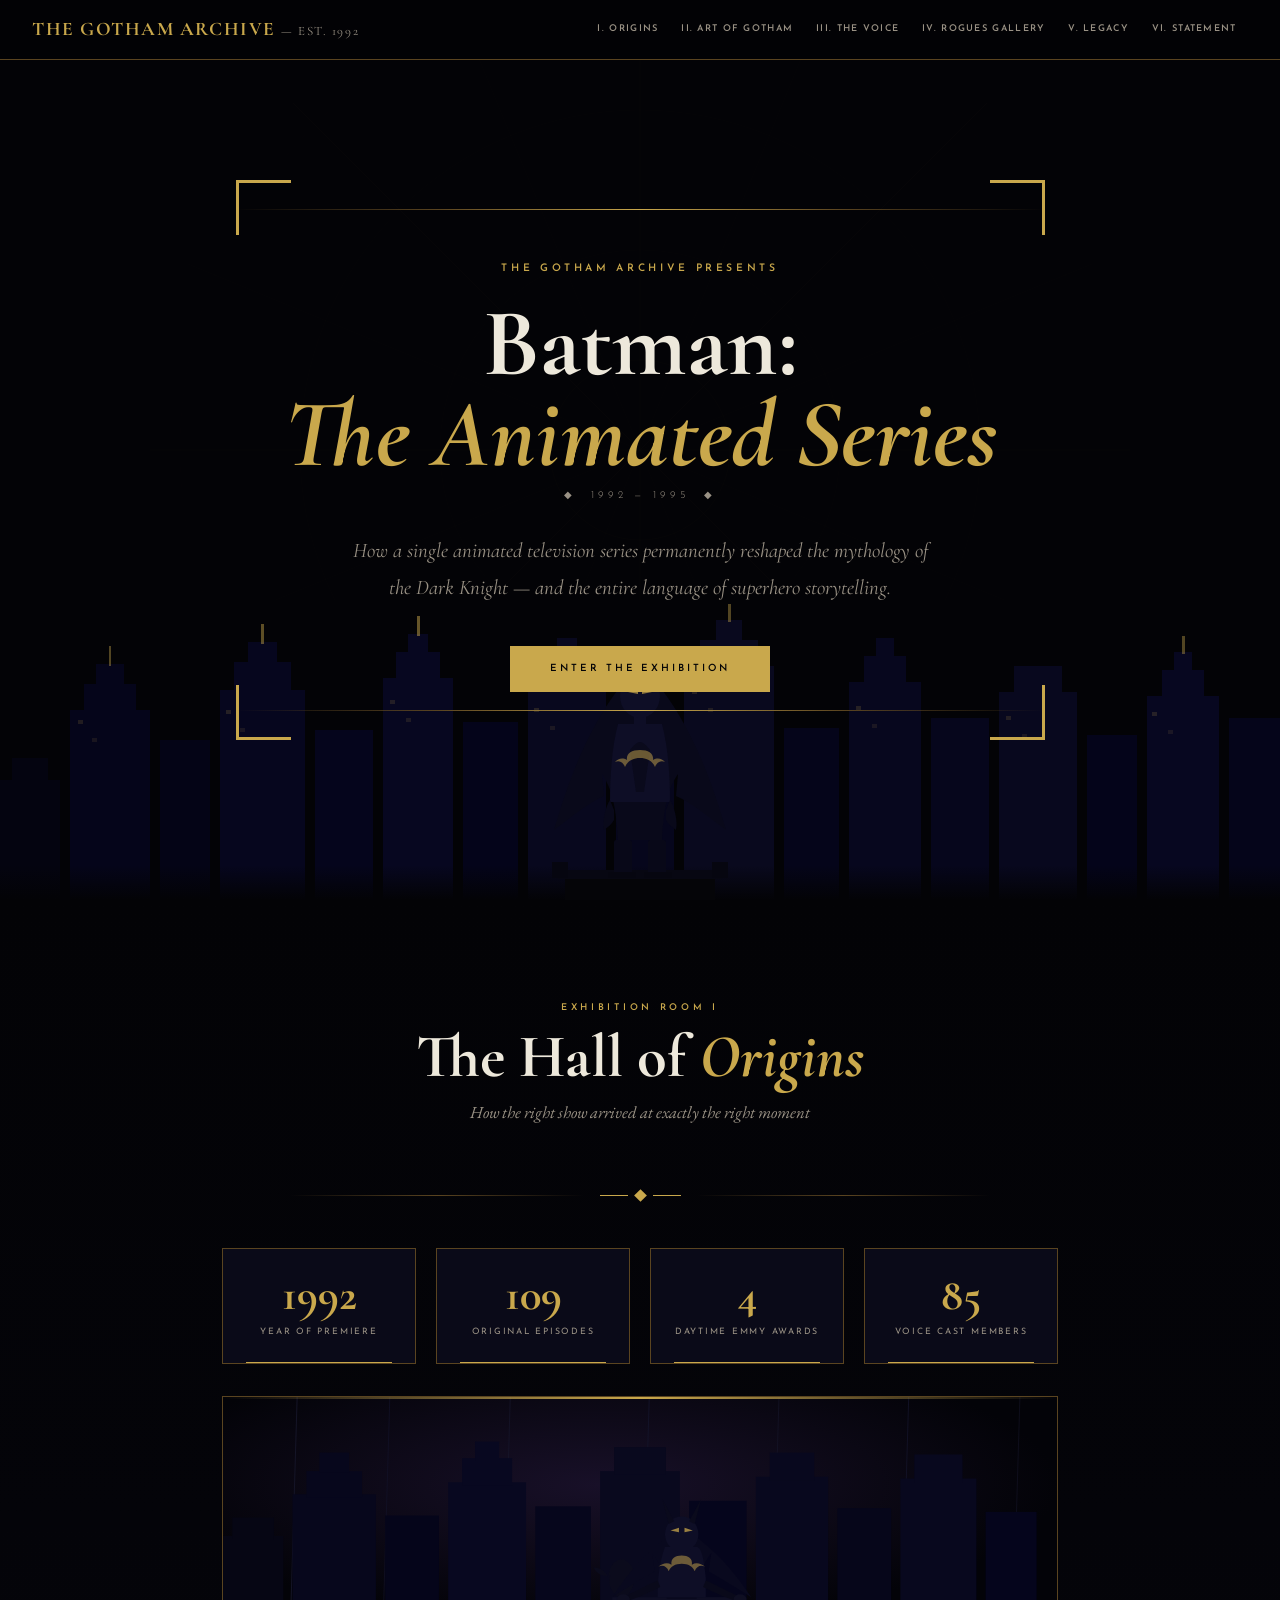
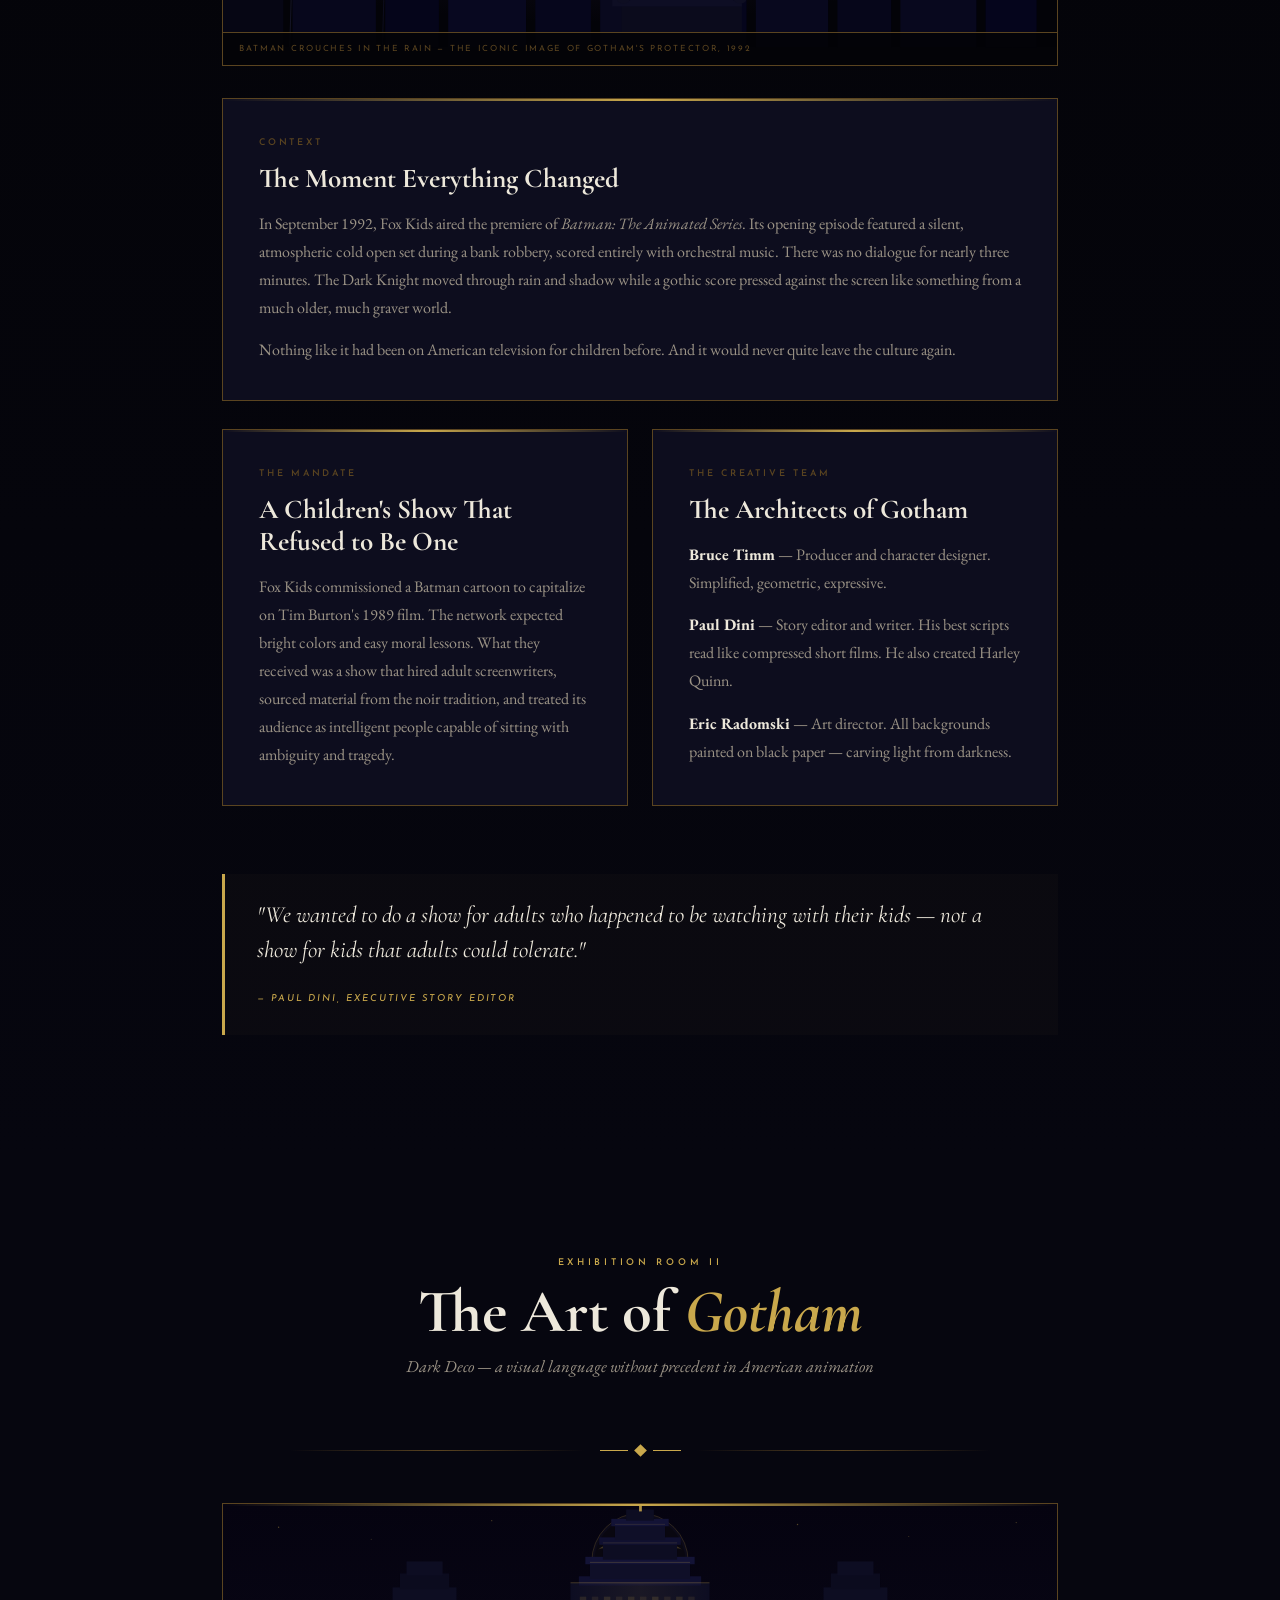
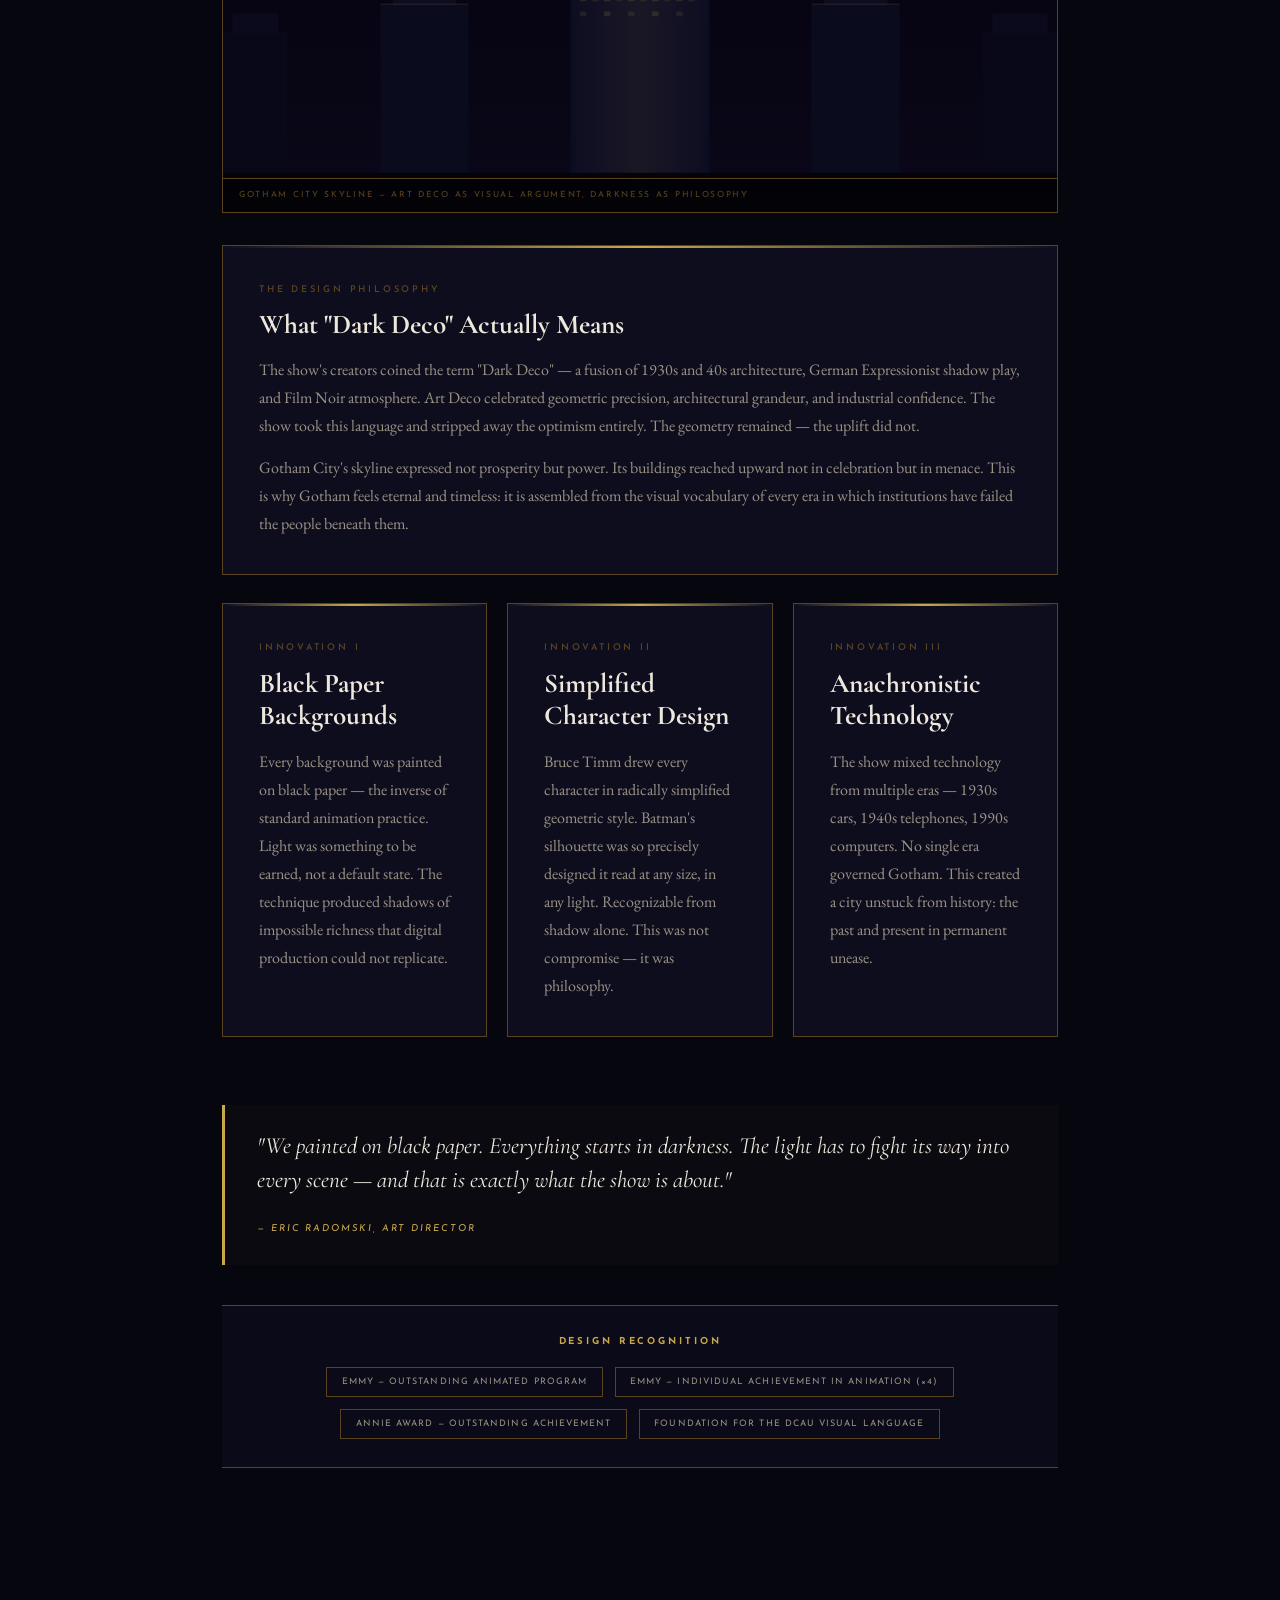
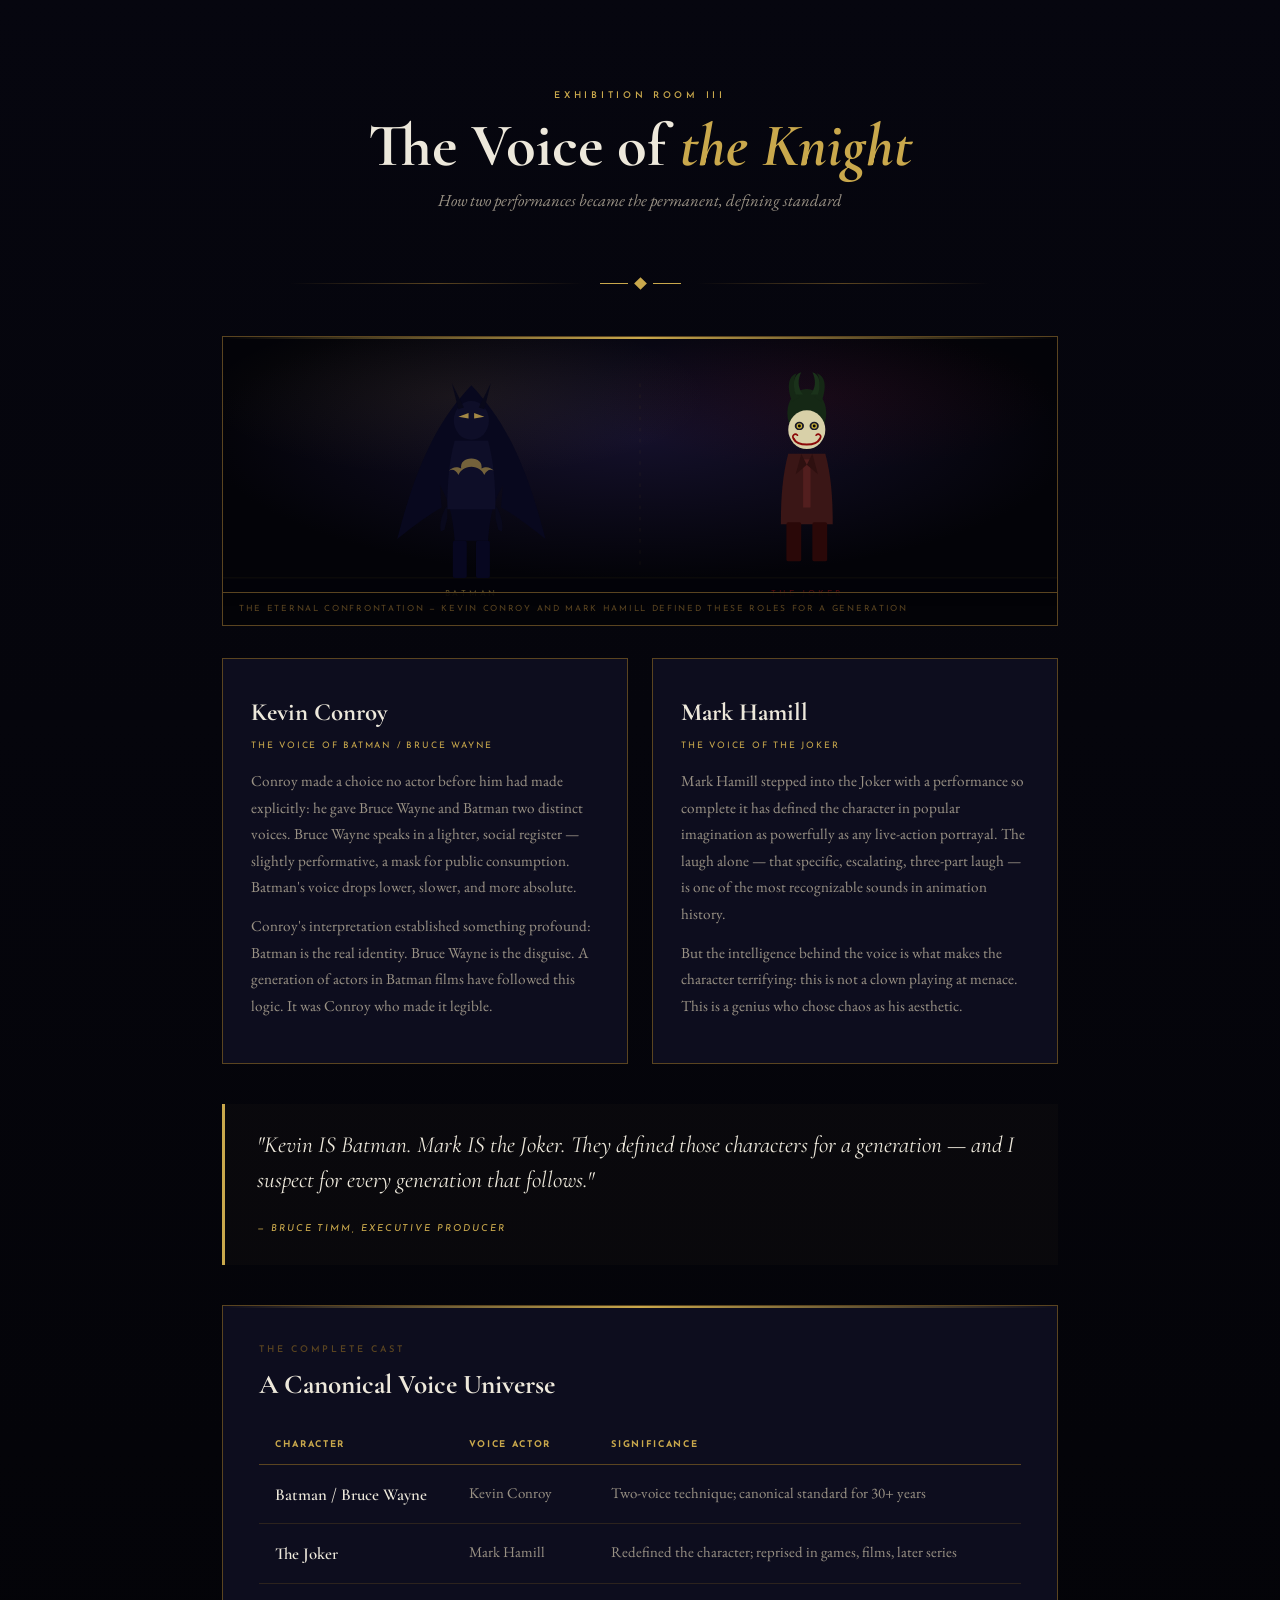
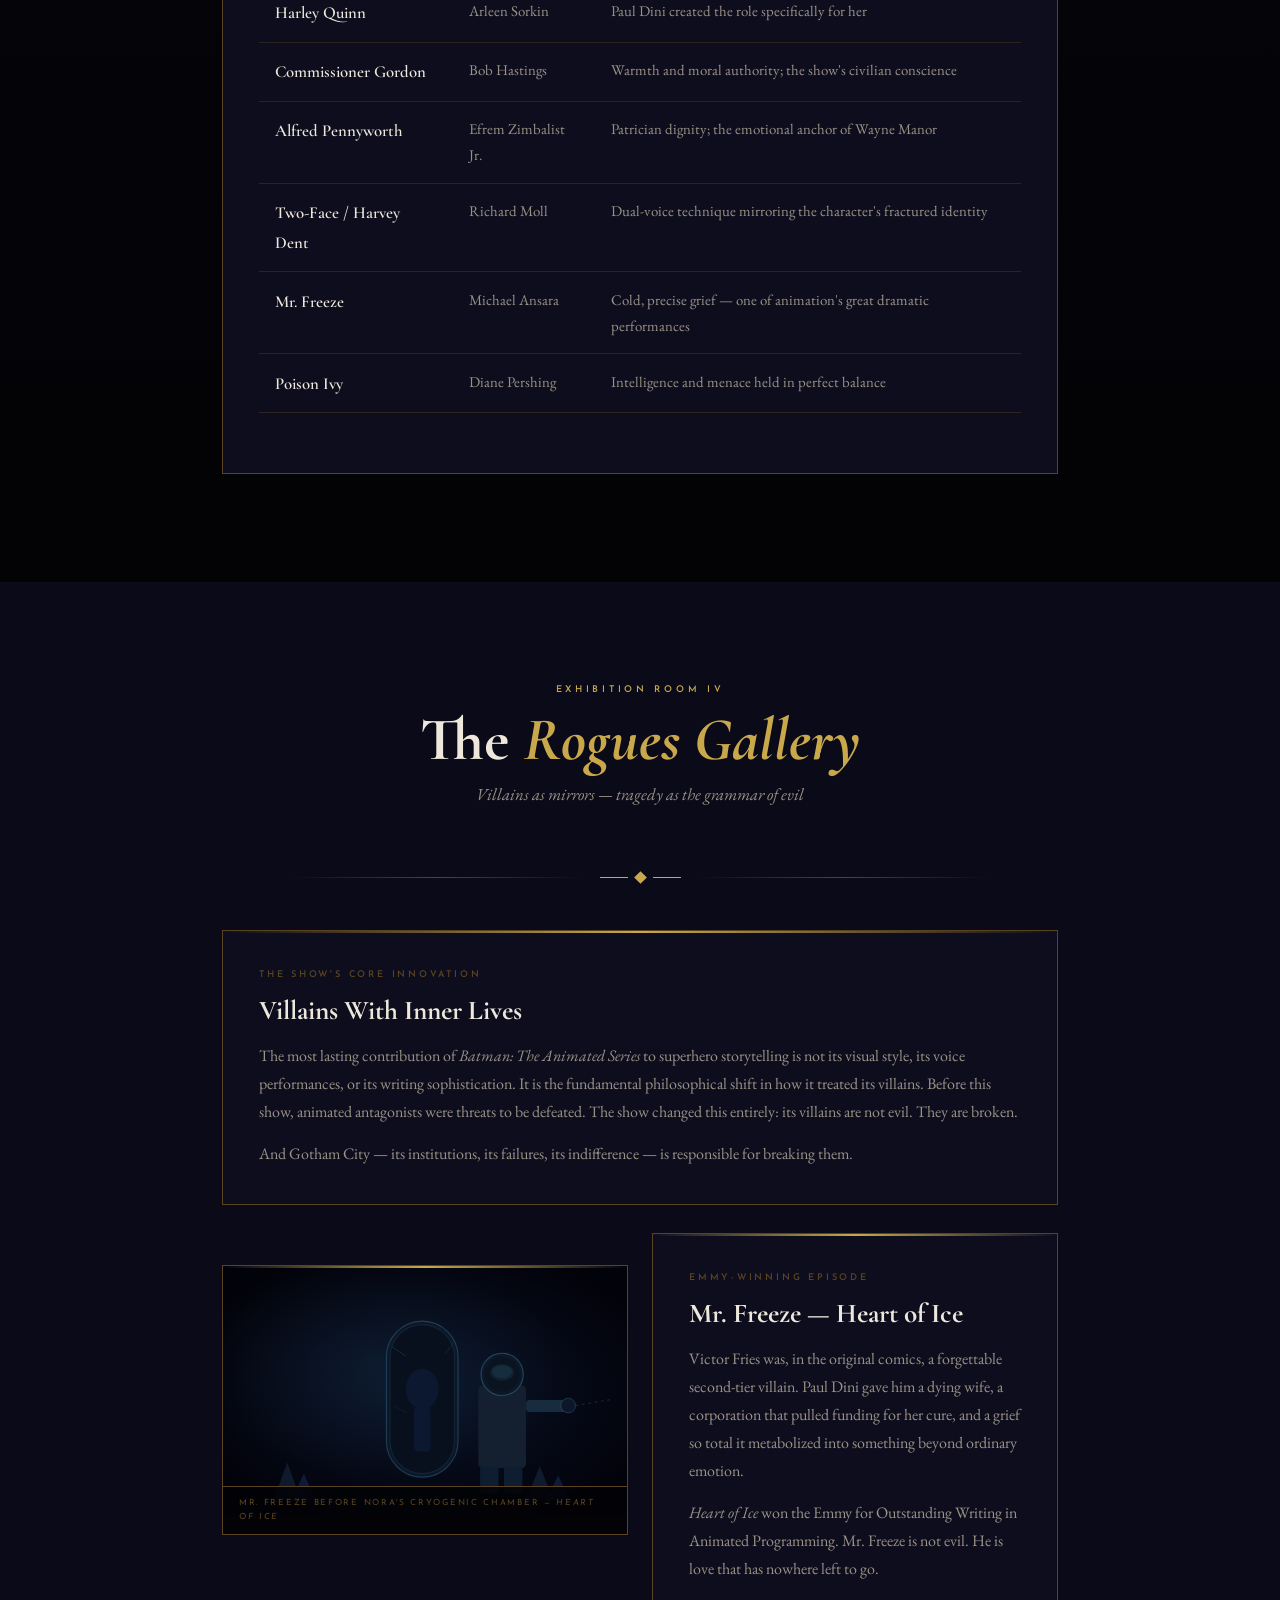
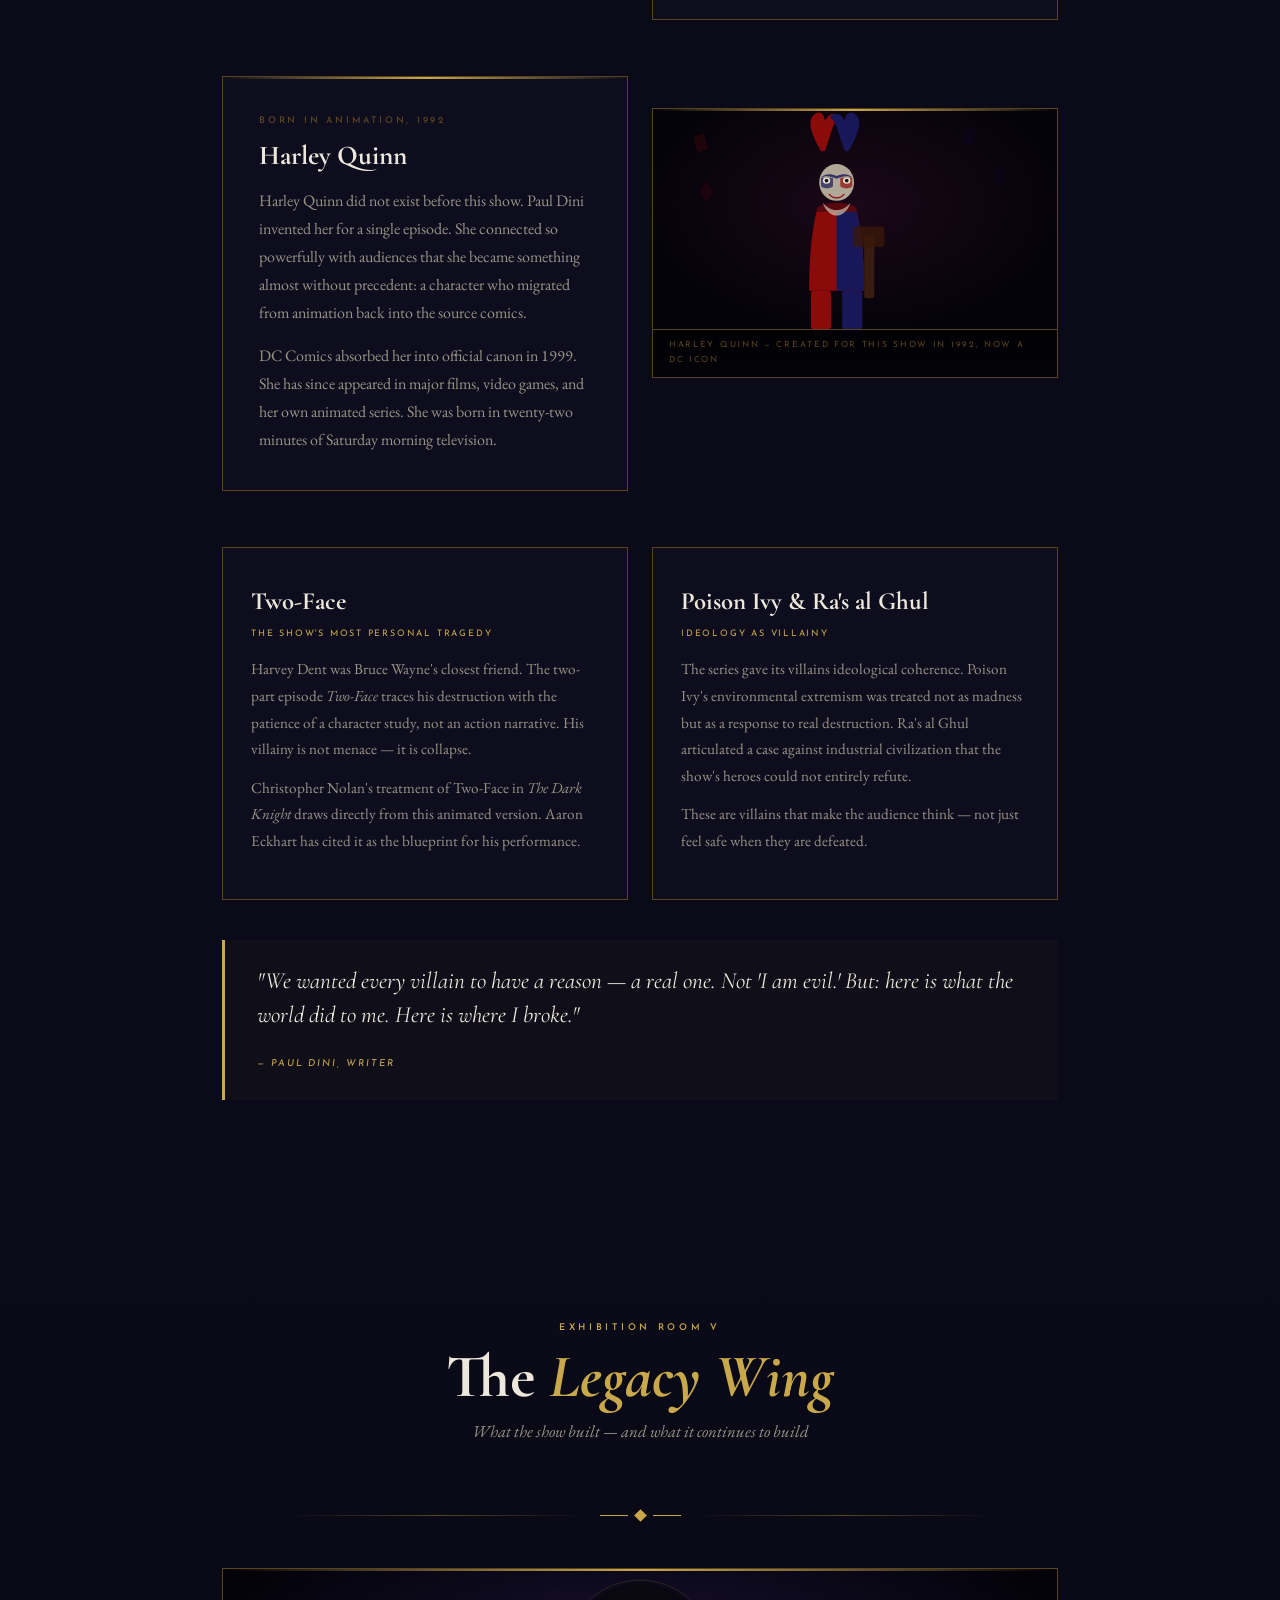
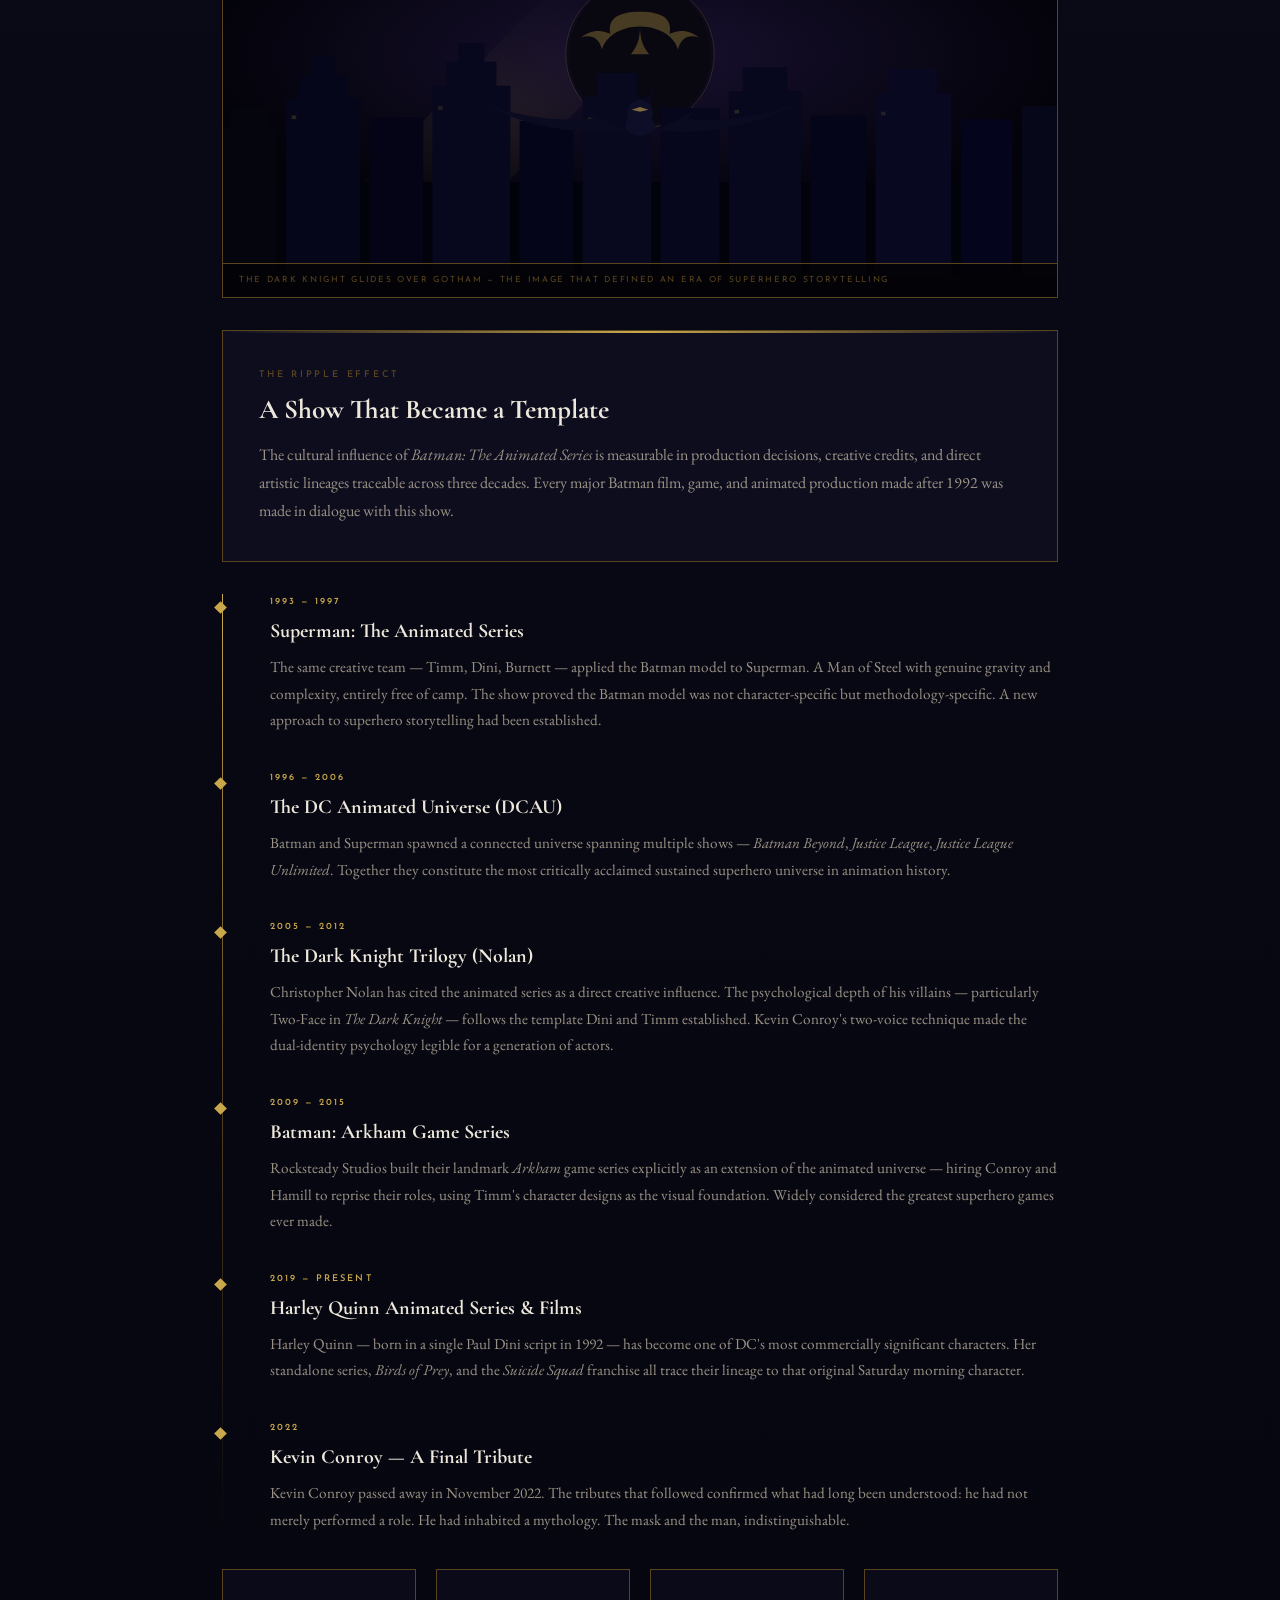
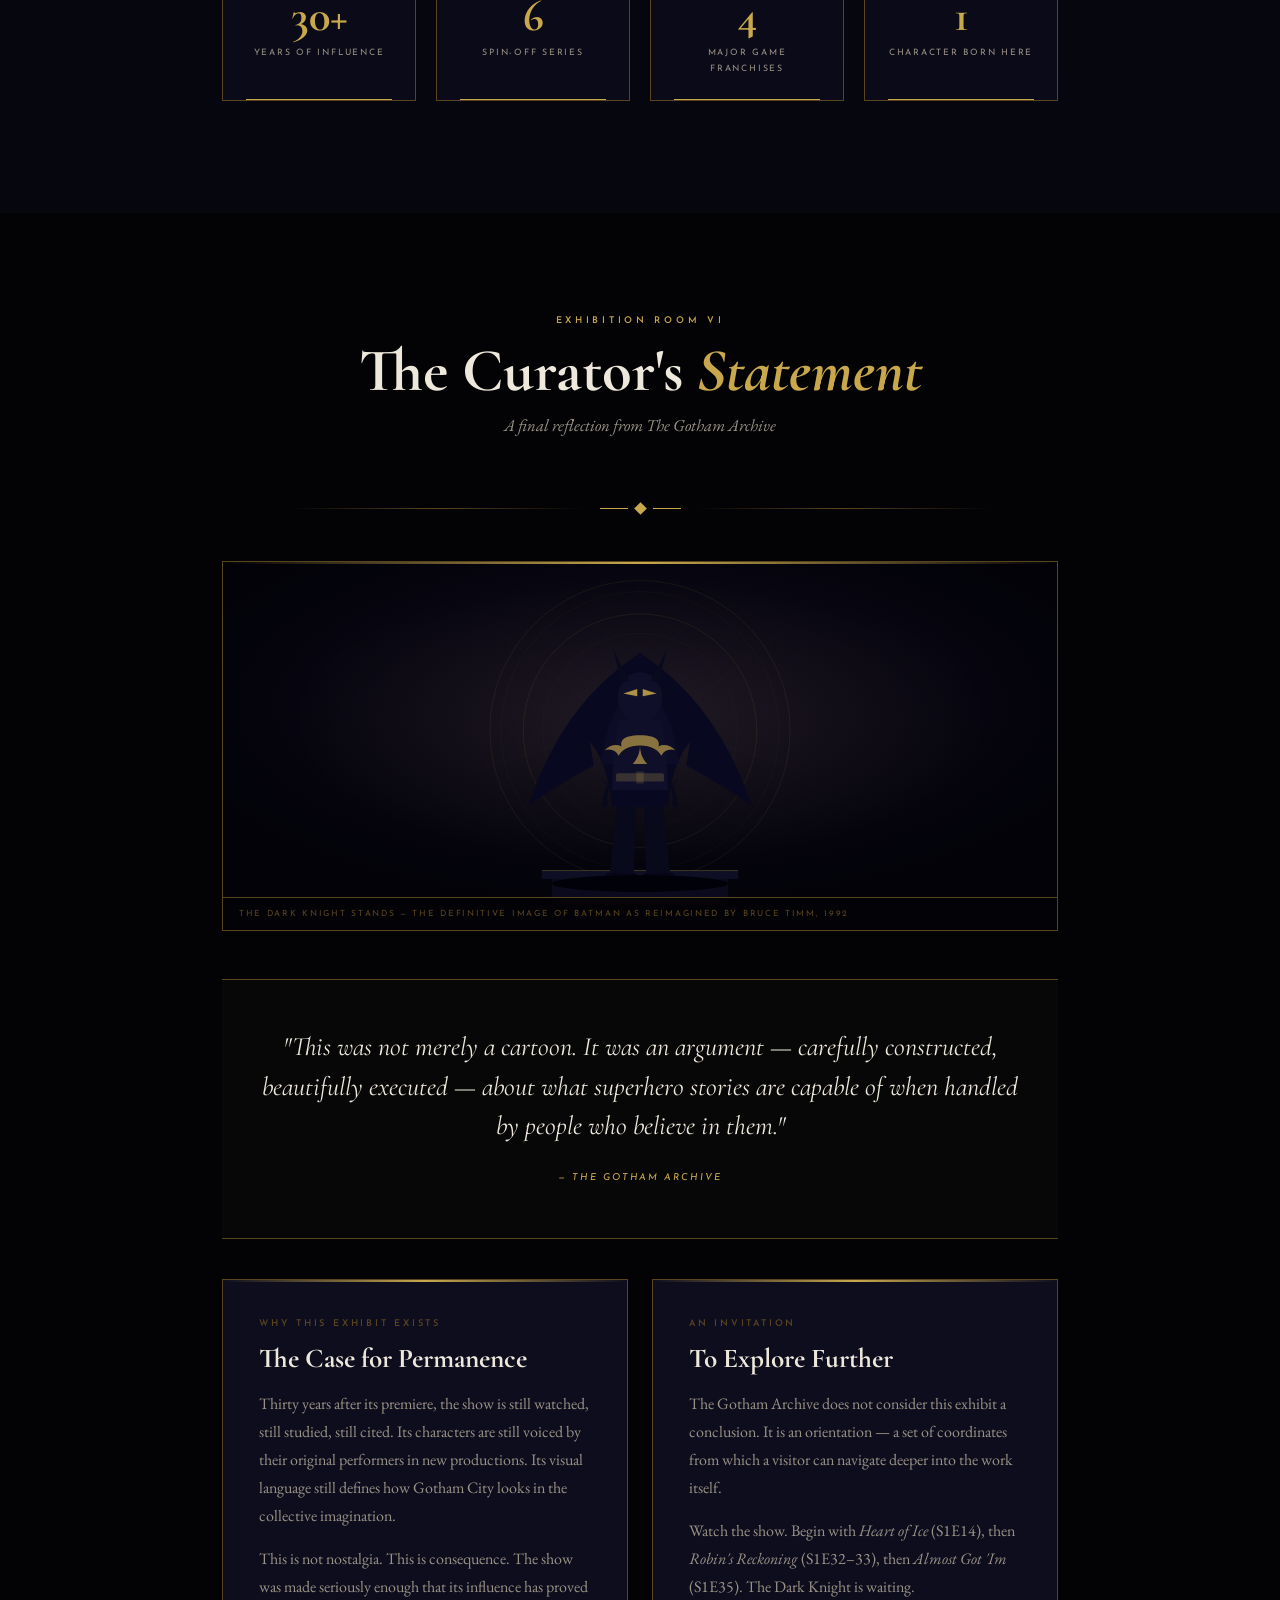
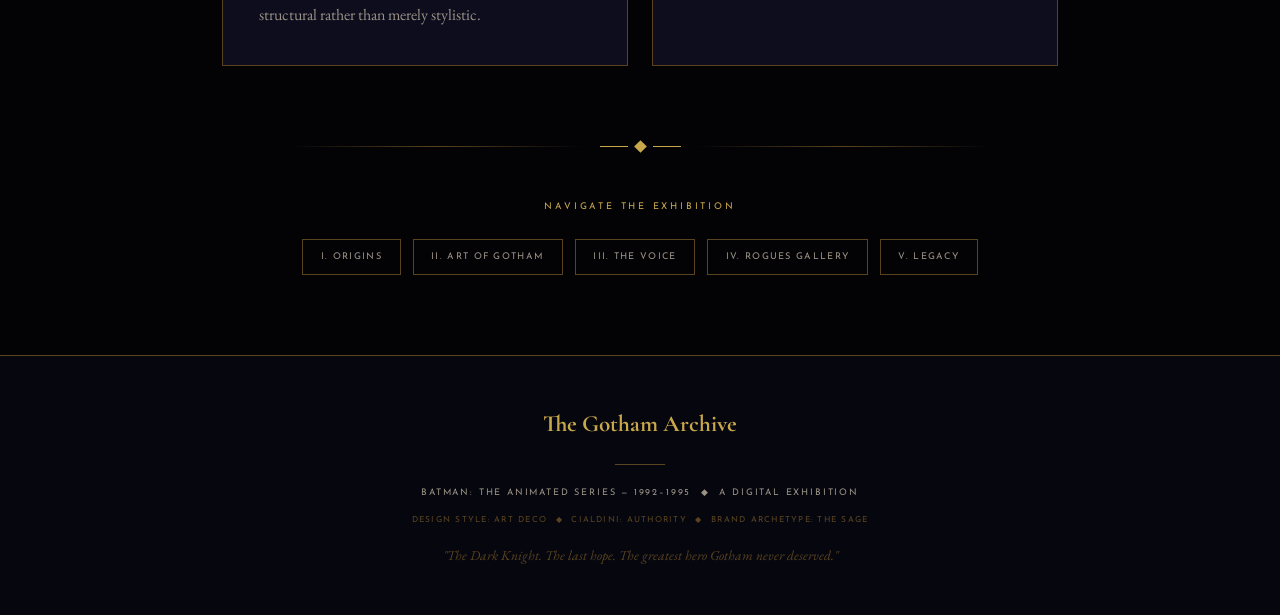
==== index.html @ 0cf6196e "1 version of website" ====
<!DOCTYPE html>
<html lang="en">
<head>
<meta charset="UTF-8"/>
<meta name="viewport" content="width=device-width, initial-scale=1.0"/>
<title>The Gotham Archive — Batman: The Animated Series</title>
<link rel="preconnect" href="https://fonts.googleapis.com"/>
<link href="https://fonts.googleapis.com/css2?family=Cormorant+Garamond:ital,wght@0,400;0,600;0,700;1,400;1,600&family=Josefin+Sans:wght@300;400;600&family=EB+Garamond:ital,wght@0,400;0,500;1,400&display=swap" rel="stylesheet"/>
<style>
:root{
  --midnight:#030306;
  --shadow:#06060F;
  --deep:#0A0A18;
  --panel:#0D0D1E;
  --gold:#C9A84C;
  --gold-light:#E8C97A;
  --gold-dim:#5A4420;
  --ivory:#EDE8DB;
  --ivory-dim:#9A9285;
  --font-display:'Cormorant Garamond',serif;
  --font-body:'EB Garamond',serif;
  --font-label:'Josefin Sans',sans-serif;
}
*{margin:0;padding:0;box-sizing:border-box;}
html{scroll-behavior:smooth;}
body{background:var(--midnight);color:var(--ivory);font-family:var(--font-body);font-size:18px;line-height:1.75;overflow-x:hidden;}
nav{position:fixed;top:0;left:0;right:0;z-index:1000;background:rgba(3,3,6,0.97);border-bottom:1px solid var(--gold-dim);padding:0 2rem;display:flex;align-items:center;justify-content:space-between;height:60px;backdrop-filter:blur(12px);}
.nav-logo{font-family:var(--font-display);font-size:1.2rem;font-weight:700;color:var(--gold);letter-spacing:0.08em;text-transform:uppercase;cursor:pointer;}
.nav-logo span{color:var(--ivory-dim);font-weight:400;font-size:0.8rem;}
.nav-rooms{display:flex;gap:0;list-style:none;}
.nav-rooms li a{font-family:var(--font-label);font-size:0.58rem;font-weight:600;letter-spacing:0.14em;text-transform:uppercase;color:var(--ivory-dim);text-decoration:none;padding:0.4rem 0.65rem;border:1px solid transparent;transition:all 0.3s;display:block;}
.nav-rooms li a:hover,.nav-rooms li a.active{color:var(--gold);border-color:var(--gold-dim);}
.nav-toggle{display:none;background:none;border:1px solid var(--gold-dim);color:var(--gold);padding:0.35rem 0.65rem;cursor:pointer;font-family:var(--font-label);font-size:0.6rem;letter-spacing:0.1em;}
.deco-divider{display:flex;align-items:center;gap:1rem;margin:3rem auto;max-width:700px;}
.deco-divider::before,.deco-divider::after{content:'';flex:1;height:1px;background:linear-gradient(90deg,transparent,var(--gold-dim),transparent);}
.deco-diamond{width:9px;height:9px;background:var(--gold);transform:rotate(45deg);flex-shrink:0;}
.deco-center{display:flex;align-items:center;gap:0.5rem;}
.deco-bar{width:28px;height:1px;background:var(--gold);}
#entrance{position:relative;min-height:100vh;display:flex;align-items:center;justify-content:center;flex-direction:column;text-align:center;overflow:hidden;background:var(--midnight);}
.hero-frame{position:relative;z-index:3;padding:5rem 3rem 3rem;max-width:860px;margin:0 auto;}
.hero-corner{position:absolute;width:55px;height:55px;border-color:var(--gold);border-style:solid;}
.hero-corner.tl{top:0;left:0;border-width:3px 0 0 3px;}
.hero-corner.tr{top:0;right:0;border-width:3px 3px 0 0;}
.hero-corner.bl{bottom:0;left:0;border-width:0 0 3px 3px;}
.hero-corner.br{bottom:0;right:0;border-width:0 3px 3px 0;}
.hero-deco-line{position:absolute;left:0;right:0;height:1px;background:linear-gradient(90deg,transparent,var(--gold-dim),var(--gold),var(--gold-dim),transparent);}
.hero-deco-line.top{top:1.8rem;}
.hero-deco-line.bottom{bottom:1.8rem;}
.hero-subtitle{font-family:var(--font-label);font-size:0.65rem;font-weight:600;letter-spacing:0.35em;text-transform:uppercase;color:var(--gold);margin-bottom:1.25rem;opacity:0;animation:fadeUp 1s 0.4s forwards;}
.hero-title{font-family:var(--font-display);font-size:clamp(3.2rem,7.5vw,6.5rem);font-weight:700;line-height:0.95;color:var(--ivory);margin-bottom:0.4rem;opacity:0;animation:fadeUp 1s 0.7s forwards;}
.hero-title em{color:var(--gold);font-style:italic;}
.hero-year{font-family:var(--font-label);font-size:0.65rem;font-weight:300;letter-spacing:0.4em;color:var(--ivory-dim);margin-bottom:1.75rem;opacity:0;animation:fadeUp 1s 0.95s forwards;}
.hero-tagline{font-family:var(--font-display);font-size:1.3rem;font-style:italic;color:var(--ivory-dim);max-width:580px;margin:0 auto 2.5rem;opacity:0;animation:fadeUp 1s 1.1s forwards;}
.hero-enter{font-family:var(--font-label);font-size:0.62rem;font-weight:600;letter-spacing:0.3em;text-transform:uppercase;color:var(--midnight);background:var(--gold);padding:0.9rem 2.5rem;border:none;cursor:pointer;text-decoration:none;display:inline-block;transition:all 0.3s;opacity:0;animation:fadeUp 1s 1.3s forwards;}
.hero-enter:hover{background:var(--gold-light);letter-spacing:0.38em;}
.sunburst{position:absolute;top:50%;left:50%;transform:translate(-50%,-50%);width:1000px;height:1000px;opacity:0.025;pointer-events:none;animation:rotateslow 140s linear infinite;}
.hero-cityscape{position:absolute;bottom:0;left:0;right:0;z-index:1;pointer-events:none;}
.hero-batman{position:absolute;bottom:0;left:50%;transform:translateX(-50%);z-index:2;pointer-events:none;}
section{min-height:100vh;position:relative;padding:100px 0 80px;}
.room-wrap{max-width:900px;margin:0 auto;padding:0 2rem;position:relative;z-index:1;}
.room-header{text-align:center;margin-bottom:4rem;}
.room-number{font-family:var(--font-label);font-size:0.58rem;font-weight:600;letter-spacing:0.4em;text-transform:uppercase;color:var(--gold);margin-bottom:0.5rem;}
.room-title{font-family:var(--font-display);font-size:clamp(2.3rem,5vw,3.8rem);font-weight:700;line-height:1.1;color:var(--ivory);margin-bottom:0.4rem;}
.room-title em{color:var(--gold);font-style:italic;}
.room-subtitle{font-family:var(--font-body);font-size:1.05rem;font-style:italic;color:var(--ivory-dim);}
.art-frame{border:1px solid var(--gold-dim);background:var(--shadow);overflow:hidden;margin:2rem 0;position:relative;}
.art-frame::before{content:'';position:absolute;top:0;left:0;right:0;height:2px;background:linear-gradient(90deg,transparent,var(--gold),transparent);z-index:2;}
.art-frame-label{position:absolute;bottom:0;left:0;right:0;background:rgba(3,3,6,0.88);border-top:1px solid var(--gold-dim);padding:0.55rem 1rem;font-family:var(--font-label);font-size:0.53rem;letter-spacing:0.2em;text-transform:uppercase;color:var(--gold-dim);z-index:3;}
.panel{background:var(--panel);border:1px solid var(--gold-dim);padding:2.25rem;margin-bottom:1.75rem;position:relative;transition:border-color 0.3s;}
.panel:hover{border-color:var(--gold);}
.panel::before{content:'';position:absolute;top:0;left:0;right:0;height:2px;background:linear-gradient(90deg,transparent,var(--gold),transparent);}
.panel-label{font-family:var(--font-label);font-size:0.58rem;font-weight:600;letter-spacing:0.3em;text-transform:uppercase;color:var(--gold-dim);margin-bottom:0.7rem;}
.panel-title{font-family:var(--font-display);font-size:1.7rem;font-weight:700;color:var(--ivory);margin-bottom:0.9rem;line-height:1.2;}
.panel p{color:var(--ivory-dim);margin-bottom:0.9rem;font-size:1rem;}
.panel p:last-child{margin-bottom:0;}
.two-col{display:grid;grid-template-columns:1fr 1fr;gap:1.5rem;margin-bottom:1.75rem;}
.three-col{display:grid;grid-template-columns:1fr 1fr 1fr;gap:1.25rem;margin-bottom:1.75rem;}
.col-art{display:grid;grid-template-columns:1fr 1fr;gap:1.5rem;align-items:start;margin-bottom:1.75rem;}
.exhibit-quote{border-left:3px solid var(--gold);padding:1.5rem 2rem;margin:2.5rem 0;background:rgba(201,168,76,0.025);}
.exhibit-quote blockquote{font-family:var(--font-display);font-size:1.45rem;font-style:italic;color:var(--ivory);line-height:1.5;margin-bottom:0.7rem;}
.exhibit-quote cite{font-family:var(--font-label);font-size:0.6rem;letter-spacing:0.2em;text-transform:uppercase;color:var(--gold);}
.stat-grid{display:grid;grid-template-columns:repeat(auto-fit,minmax(170px,1fr));gap:1.25rem;margin:2rem 0;}
.stat-card{background:var(--deep);border:1px solid var(--gold-dim);padding:1.5rem 1.25rem;text-align:center;position:relative;overflow:hidden;}
.stat-card::after{content:'';position:absolute;bottom:0;left:12%;right:12%;height:1px;background:var(--gold);}
.stat-num{font-family:var(--font-display);font-size:2.8rem;font-weight:700;color:var(--gold);line-height:1;margin-bottom:0.4rem;}
.stat-label{font-family:var(--font-label);font-size:0.55rem;letter-spacing:0.2em;text-transform:uppercase;color:var(--ivory-dim);}
.char-card{background:var(--panel);border:1px solid var(--gold-dim);padding:2rem 1.75rem;transition:all 0.3s;}
.char-card:hover{border-color:var(--gold);transform:translateY(-3px);}
.char-name{font-family:var(--font-display);font-size:1.55rem;font-weight:700;color:var(--ivory);margin-bottom:0.2rem;}
.char-role{font-family:var(--font-label);font-size:0.56rem;letter-spacing:0.2em;text-transform:uppercase;color:var(--gold);margin-bottom:0.9rem;}
.char-card p{color:var(--ivory-dim);font-size:0.95rem;margin-bottom:0.75rem;}
.timeline{position:relative;padding-left:3rem;margin:2rem 0;}
.timeline::before{content:'';position:absolute;left:0;top:0;bottom:0;width:1px;background:linear-gradient(180deg,var(--gold),var(--gold-dim),transparent);}
.timeline-item{position:relative;margin-bottom:2.25rem;}
.timeline-item::before{content:'';position:absolute;left:-3.35rem;top:0.55rem;width:9px;height:9px;background:var(--gold);transform:rotate(45deg);}
.timeline-year{font-family:var(--font-label);font-size:0.58rem;font-weight:600;letter-spacing:0.22em;text-transform:uppercase;color:var(--gold);margin-bottom:0.25rem;}
.timeline-event{font-family:var(--font-display);font-size:1.25rem;font-weight:700;color:var(--ivory);margin-bottom:0.3rem;}
.timeline-desc{color:var(--ivory-dim);font-size:0.95rem;}
.awards-strip{background:var(--deep);border-top:1px solid var(--gold-dim);border-bottom:1px solid var(--gold-dim);padding:1.75rem 2rem;margin:2.5rem 0;text-align:center;}
.awards-strip h3{font-family:var(--font-label);font-size:0.6rem;letter-spacing:0.3em;text-transform:uppercase;color:var(--gold);margin-bottom:1rem;}
.award-list{display:flex;flex-wrap:wrap;gap:0.75rem;justify-content:center;}
.award-pill{font-family:var(--font-label);font-size:0.56rem;letter-spacing:0.12em;text-transform:uppercase;border:1px solid var(--gold-dim);padding:0.4rem 0.9rem;color:var(--ivory-dim);}
.voice-table{width:100%;border-collapse:collapse;margin:1.5rem 0;}
.voice-table th{font-family:var(--font-label);font-size:0.58rem;letter-spacing:0.18em;text-transform:uppercase;color:var(--gold);padding:0.7rem 1rem;border-bottom:1px solid var(--gold-dim);text-align:left;}
.voice-table td{padding:0.9rem 1rem;border-bottom:1px solid rgba(90,68,32,0.4);font-size:0.93rem;color:var(--ivory-dim);vertical-align:top;}
.voice-table td:first-child{font-family:var(--font-display);font-size:1.05rem;font-weight:600;color:var(--ivory);}
.voice-table tr:hover td{background:rgba(201,168,76,0.02);}
footer{background:var(--shadow);border-top:1px solid var(--gold-dim);padding:3rem 2rem;text-align:center;}
.footer-logo{font-family:var(--font-display);font-size:1.45rem;font-weight:700;color:var(--gold);margin-bottom:0.4rem;}
.footer-meta{font-family:var(--font-label);font-size:0.57rem;letter-spacing:0.2em;text-transform:uppercase;color:var(--ivory-dim);}
.footer-divider{width:50px;height:1px;background:var(--gold-dim);margin:1.25rem auto;}
.reveal{opacity:0;transform:translateY(28px);transition:opacity 0.75s,transform 0.75s;}
.reveal.visible{opacity:1;transform:translateY(0);}
@keyframes fadeUp{from{opacity:0;transform:translateY(18px);}to{opacity:1;transform:translateY(0);}}
@keyframes rotateslow{from{transform:translate(-50%,-50%) rotate(0deg);}to{transform:translate(-50%,-50%) rotate(360deg);}}
@media(max-width:768px){
  .nav-rooms{display:none;flex-direction:column;position:fixed;top:60px;left:0;right:0;background:rgba(3,3,6,0.98);padding:1rem;border-bottom:1px solid var(--gold-dim);}
  .nav-rooms.open{display:flex;}
  .nav-toggle{display:block;}
  .two-col,.three-col,.col-art{grid-template-columns:1fr;}
  .hero-title{font-size:2.8rem;}
  .hero-frame{padding:4rem 1.5rem 3rem;}
  .hero-corner{width:38px;height:38px;}
  .room-wrap{padding:0 1.25rem;}
  .panel{padding:1.5rem 1.1rem;}
}
</style>
</head>
<body>

<nav>
  <div class="nav-logo" onclick="scrollTo({top:0,behavior:'smooth'})">The Gotham Archive <span>— Est. 1992</span></div>
  <button class="nav-toggle" onclick="document.querySelector('.nav-rooms').classList.toggle('open')">ROOMS</button>
  <ul class="nav-rooms">
    <li><a href="#origins" onclick="closeNav()">I. Origins</a></li>
    <li><a href="#artofgotham" onclick="closeNav()">II. Art of Gotham</a></li>
    <li><a href="#voice" onclick="closeNav()">III. The Voice</a></li>
    <li><a href="#rogues" onclick="closeNav()">IV. Rogues Gallery</a></li>
    <li><a href="#legacy" onclick="closeNav()">V. Legacy</a></li>
    <li><a href="#curator" onclick="closeNav()">VI. Statement</a></li>
  </ul>
</nav>

<!-- ENTRANCE -->
<section id="entrance">
  <svg class="sunburst" viewBox="0 0 1000 1000" xmlns="http://www.w3.org/2000/svg">
    <g transform="translate(500,500)">
      <line x1="0" y1="-490" x2="0" y2="490" stroke="#C9A84C" stroke-width="0.6"/><line x1="-490" y1="0" x2="490" y2="0" stroke="#C9A84C" stroke-width="0.6"/>
      <line x1="-347" y1="-347" x2="347" y2="347" stroke="#C9A84C" stroke-width="0.6"/><line x1="347" y1="-347" x2="-347" y2="347" stroke="#C9A84C" stroke-width="0.6"/>
      <line x1="-186" y1="-452" x2="186" y2="452" stroke="#C9A84C" stroke-width="0.3"/><line x1="186" y1="-452" x2="-186" y2="452" stroke="#C9A84C" stroke-width="0.3"/>
      <line x1="-452" y1="-186" x2="452" y2="186" stroke="#C9A84C" stroke-width="0.3"/><line x1="452" y1="-186" x2="-452" y2="186" stroke="#C9A84C" stroke-width="0.3"/>
      <circle cx="0" cy="0" r="90" fill="none" stroke="#C9A84C" stroke-width="0.5"/>
      <circle cx="0" cy="0" r="200" fill="none" stroke="#C9A84C" stroke-width="0.3"/>
      <circle cx="0" cy="0" r="340" fill="none" stroke="#C9A84C" stroke-width="0.3"/>
      <circle cx="0" cy="0" r="460" fill="none" stroke="#C9A84C" stroke-width="0.2"/>
    </g>
  </svg>

  <!-- Gotham skyline -->
  <svg class="hero-cityscape" viewBox="0 0 1400 300" xmlns="http://www.w3.org/2000/svg" preserveAspectRatio="xMidYMax slice" style="height:300px;">
    <defs><linearGradient id="fog" x1="0" y1="0" x2="0" y2="1"><stop offset="0%" stop-color="#030306" stop-opacity="0"/><stop offset="100%" stop-color="#030306" stop-opacity="1"/></linearGradient></defs>
    <rect width="1400" height="300" fill="#030306"/>
    <rect x="0" y="180" width="60" height="120" fill="#040410"/><rect x="12" y="158" width="36" height="25" fill="#040410"/>
    <rect x="70" y="110" width="80" height="190" fill="#05051A"/><rect x="84" y="84" width="52" height="30" fill="#05051A"/><rect x="96" y="64" width="28" height="22" fill="#05051A"/><rect x="109" y="46" width="2" height="20" fill="#C9A84C" fill-opacity="0.4"/>
    <rect x="160" y="140" width="50" height="160" fill="#040416"/>
    <rect x="220" y="90" width="85" height="210" fill="#06061E"/><rect x="234" y="62" width="57" height="32" fill="#06061E"/><rect x="248" y="42" width="29" height="22" fill="#06061E"/><rect x="261" y="24" width="3" height="20" fill="#C9A84C" fill-opacity="0.45"/>
    <rect x="315" y="130" width="58" height="170" fill="#05051C"/>
    <rect x="383" y="78" width="70" height="222" fill="#070720"/><rect x="396" y="52" width="44" height="30" fill="#070720"/><rect x="408" y="34" width="20" height="20" fill="#070720"/><rect x="417" y="16" width="3" height="20" fill="#C9A84C" fill-opacity="0.5"/>
    <rect x="463" y="122" width="55" height="178" fill="#04041A"/>
    <rect x="528" y="84" width="78" height="216" fill="#08081E"/><rect x="543" y="58" width="48" height="30" fill="#08081E"/><rect x="557" y="38" width="20" height="22" fill="#08081E"/>
    <rect x="616" y="112" width="58" height="188" fill="#06061C"/>
    <rect x="684" y="66" width="90" height="234" fill="#09091E"/><rect x="700" y="40" width="58" height="30" fill="#09091E"/><rect x="716" y="20" width="26" height="22" fill="#09091E"/><rect x="728" y="4" width="3" height="18" fill="#C9A84C" fill-opacity="0.4"/>
    <rect x="784" y="128" width="55" height="172" fill="#05051A"/>
    <rect x="849" y="82" width="72" height="218" fill="#07071E"/><rect x="864" y="56" width="42" height="30" fill="#07071E"/><rect x="876" y="38" width="18" height="20" fill="#07071E"/>
    <rect x="931" y="118" width="58" height="182" fill="#06061C"/>
    <rect x="999" y="92" width="78" height="208" fill="#08081E"/><rect x="1014" y="66" width="48" height="30" fill="#08081E"/>
    <rect x="1087" y="135" width="50" height="165" fill="#04041A"/>
    <rect x="1147" y="96" width="72" height="204" fill="#070720"/><rect x="1162" y="70" width="42" height="30" fill="#070720"/><rect x="1174" y="52" width="18" height="20" fill="#070720"/><rect x="1182" y="36" width="3" height="18" fill="#C9A84C" fill-opacity="0.4"/>
    <rect x="1229" y="118" width="55" height="182" fill="#05051A"/>
    <rect x="1294" y="84" width="80" height="216" fill="#08081E"/><rect x="1310" y="58" width="48" height="30" fill="#08081E"/>
    <rect x="1345" y="148" width="55" height="152" fill="#040416"/>
    <!-- windows -->
    <rect x="78" y="120" width="5" height="4" fill="#C9A84C" fill-opacity="0.14"/><rect x="92" y="138" width="5" height="4" fill="#C9A84C" fill-opacity="0.1"/>
    <rect x="226" y="110" width="5" height="4" fill="#C9A84C" fill-opacity="0.16"/><rect x="240" y="128" width="5" height="4" fill="#C9A84C" fill-opacity="0.1"/>
    <rect x="390" y="100" width="5" height="4" fill="#C9A84C" fill-opacity="0.14"/><rect x="406" y="118" width="5" height="4" fill="#C9A84C" fill-opacity="0.12"/>
    <rect x="534" y="108" width="5" height="4" fill="#C9A84C" fill-opacity="0.16"/><rect x="550" y="126" width="5" height="4" fill="#C9A84C" fill-opacity="0.1"/>
    <rect x="692" y="90" width="5" height="4" fill="#C9A84C" fill-opacity="0.14"/><rect x="708" y="108" width="5" height="4" fill="#C9A84C" fill-opacity="0.12"/>
    <rect x="856" y="106" width="5" height="4" fill="#C9A84C" fill-opacity="0.16"/><rect x="872" y="124" width="5" height="4" fill="#C9A84C" fill-opacity="0.1"/>
    <rect x="1006" y="116" width="5" height="4" fill="#C9A84C" fill-opacity="0.14"/><rect x="1022" y="134" width="5" height="4" fill="#C9A84C" fill-opacity="0.1"/>
    <rect x="1152" y="112" width="5" height="4" fill="#C9A84C" fill-opacity="0.16"/><rect x="1168" y="130" width="5" height="4" fill="#C9A84C" fill-opacity="0.1"/>
    <rect x="1300" y="106" width="5" height="4" fill="#C9A84C" fill-opacity="0.14"/><rect x="1316" y="124" width="5" height="4" fill="#C9A84C" fill-opacity="0.1"/>
    <rect x="0" y="265" width="1400" height="35" fill="url(#fog)"/>
  </svg>

  <!-- Batman silhouette standing on rooftop -->
  <svg class="hero-batman" width="260" height="320" viewBox="0 0 260 320" xmlns="http://www.w3.org/2000/svg" style="margin-bottom:-2px;">
    <rect x="55" y="295" width="150" height="25" fill="#050508"/>
    <rect x="48" y="288" width="164" height="9" fill="#070712"/>
    <rect x="42" y="280" width="16" height="16" fill="#060610"/>
    <rect x="202" y="280" width="16" height="16" fill="#060610"/>
    <path d="M130 82 C95 118 68 165 44 248 C58 238 76 222 94 214 L92 192 C102 207 106 224 108 258 L130 258 L152 258 C154 224 158 207 168 192 L166 214 C184 222 202 238 216 248 C192 165 165 118 130 82Z" fill="#09091A"/>
    <path d="M108 142 C102 165 100 192 100 220 L160 220 C160 192 158 165 152 142Z" fill="#0E0E26"/>
    <path d="M120 168 L126 210 L130 210 L134 210 L140 168 C136 163 133 160 130 160 C127 160 124 163 120 168Z" fill="#0A0A1C"/>
    <path d="M130 176 C122 176 117 180 115 185 C113 180 109 178 105 180 C108 177 112 175 117 178 C116 172 121 168 130 168 C139 168 144 172 143 178 C148 175 152 177 155 180 C151 178 147 180 145 185 C143 180 138 176 130 176Z" fill="#C9A84C" fill-opacity="0.5"/>
    <rect x="124" y="130" width="12" height="15" fill="#0E0E26"/>
    <ellipse cx="130" cy="114" rx="20" ry="22" fill="#0E0E26"/>
    <path d="M114 100 L107 70 L121 96Z" fill="#090916"/>
    <path d="M146 100 L153 70 L139 96Z" fill="#090916"/>
    <path d="M118 110 L128 107 L128 112Z" fill="#C9A84C" fill-opacity="0.7"/>
    <path d="M142 110 L132 107 L132 112Z" fill="#C9A84C" fill-opacity="0.7"/>
    <path d="M100 218 C96 224 92 238 94 248 C98 245 102 242 104 238 L104 228Z" fill="#09091A"/>
    <path d="M160 218 C164 224 168 238 166 248 C162 245 158 242 156 238 L156 228Z" fill="#09091A"/>
    <rect x="104" y="258" width="18" height="36" rx="2" fill="#080818"/>
    <rect x="138" y="258" width="18" height="36" rx="2" fill="#080818"/>
    <rect x="98" y="290" width="28" height="6" fill="#060610"/>
    <rect x="134" y="290" width="28" height="6" fill="#060610"/>
  </svg>

  <div class="hero-frame">
    <div class="hero-corner tl"></div><div class="hero-corner tr"></div>
    <div class="hero-corner bl"></div><div class="hero-corner br"></div>
    <div class="hero-deco-line top"></div><div class="hero-deco-line bottom"></div>
    <div class="hero-subtitle">The Gotham Archive presents</div>
    <h1 class="hero-title">Batman:<br/><em>The Animated Series</em></h1>
    <div class="hero-year">◆ &nbsp;1992 — 1995 &nbsp;◆</div>
    <p class="hero-tagline">How a single animated television series permanently reshaped the mythology of the Dark Knight — and the entire language of superhero storytelling.</p>
    <a href="#origins" class="hero-enter">Enter the Exhibition</a>
  </div>
</section>

<!-- ROOM I -->
<section id="origins" style="background:linear-gradient(180deg,var(--midnight) 0%,var(--shadow) 100%);">
<div class="room-wrap">
  <div class="room-header reveal">
    <div class="room-number">Exhibition Room I</div>
    <h2 class="room-title">The Hall of <em>Origins</em></h2>
    <p class="room-subtitle">How the right show arrived at exactly the right moment</p>
  </div>
  <div class="deco-divider reveal"><div class="deco-center"><div class="deco-bar"></div><div class="deco-diamond"></div><div class="deco-bar"></div></div></div>
  <div class="stat-grid reveal">
    <div class="stat-card"><div class="stat-num">1992</div><div class="stat-label">Year of Premiere</div></div>
    <div class="stat-card"><div class="stat-num">109</div><div class="stat-label">Original Episodes</div></div>
    <div class="stat-card"><div class="stat-num">4</div><div class="stat-label">Daytime Emmy Awards</div></div>
    <div class="stat-card"><div class="stat-num">85</div><div class="stat-label">Voice Cast Members</div></div>
  </div>

  <!-- Batman on gargoyle in rain -->
  <div class="art-frame reveal" style="height:270px;overflow:hidden;">
    <svg width="100%" viewBox="0 0 900 270" xmlns="http://www.w3.org/2000/svg" preserveAspectRatio="xMidYMid meet" style="display:block;">
      <defs>
        <radialGradient id="rg1" cx="45%" cy="35%" r="55%"><stop offset="0%" stop-color="#181028"/><stop offset="100%" stop-color="#030308"/></radialGradient>
      </defs>
      <rect width="900" height="270" fill="url(#rg1)"/>
      <line x1="80" y1="0" x2="72" y2="270" stroke="#16162A" stroke-width="1"/><line x1="180" y1="0" x2="172" y2="270" stroke="#14142A" stroke-width="0.7"/>
      <line x1="310" y1="0" x2="302" y2="270" stroke="#16162A" stroke-width="0.8"/><line x1="460" y1="0" x2="452" y2="270" stroke="#14142A" stroke-width="1"/>
      <line x1="600" y1="0" x2="592" y2="270" stroke="#16162A" stroke-width="0.7"/><line x1="740" y1="0" x2="732" y2="270" stroke="#14142A" stroke-width="0.9"/>
      <line x1="860" y1="0" x2="852" y2="270" stroke="#16162A" stroke-width="0.6"/>
      <rect x="0" y="150" width="65" height="120" fill="#060614"/><rect x="10" y="130" width="45" height="24" fill="#060614"/>
      <rect x="75" y="105" width="90" height="165" fill="#07071C"/><rect x="90" y="80" width="60" height="28" fill="#07071C"/><rect x="104" y="60" width="32" height="22" fill="#07071C"/>
      <rect x="175" y="128" width="58" height="142" fill="#05051A"/>
      <rect x="243" y="92" width="84" height="178" fill="#080820"/><rect x="258" y="66" width="54" height="30" fill="#080820"/><rect x="272" y="48" width="26" height="20" fill="#080820"/>
      <rect x="337" y="118" width="60" height="152" fill="#06061C"/>
      <rect x="407" y="80" width="86" height="190" fill="#09091E"/><rect x="422" y="54" width="56" height="30" fill="#09091E"/>
      <rect x="503" y="112" width="62" height="158" fill="#05051C"/>
      <rect x="575" y="86" width="78" height="184" fill="#08081E"/><rect x="590" y="60" width="48" height="30" fill="#08081E"/>
      <rect x="663" y="120" width="58" height="150" fill="#06061A"/>
      <rect x="731" y="88" width="82" height="182" fill="#08081E"/><rect x="746" y="62" width="52" height="30" fill="#08081E"/>
      <rect x="823" y="124" width="55" height="146" fill="#05051C"/>
      <!-- gargoyle head/neck detail -->
      <path d="M430 270 L430 218 C420 213 414 202 418 192 C412 195 404 192 400 184 C407 184 413 188 416 195 C416 182 424 175 430 175 C436 175 444 182 444 195 C447 188 453 184 460 184 C456 192 448 195 442 192 C446 202 440 213 430 218 L560 218 L560 270Z" fill="#0B0B1C"/>
      <rect x="420" y="216" width="140" height="10" fill="#0E0E24"/>
      <!-- Batman crouching on gargoyle -->
      <path d="M495 140 C468 158 445 178 420 216 C434 207 452 196 466 188 L463 168 C474 183 477 195 479 218 L495 218 L511 218 C513 195 516 183 527 168 L524 188 C538 196 556 207 570 216 C545 178 522 158 495 140Z" fill="#09091E"/>
      <path d="M477 162 C471 178 469 195 469 216 L521 216 L521 195 C519 178 517 162 511 162Z" fill="#0E0E26"/>
      <path d="M495 180 C488 180 483 183 481 188 C479 183 475 181 470 183 C474 180 479 178 484 181 C483 174 488 171 495 171 C502 171 507 174 506 181 C511 178 516 180 520 183 C515 181 511 183 509 188 C507 183 502 180 495 180Z" fill="#C9A84C" fill-opacity="0.5"/>
      <ellipse cx="495" cy="148" rx="18" ry="19" fill="#0E0E26"/>
      <path d="M481 137 L474 110 L487 134Z" fill="#0A0A1C"/>
      <path d="M509 137 L516 110 L503 134Z" fill="#0A0A1C"/>
      <path d="M483 144 L492 141 L492 146Z" fill="#C9A84C" fill-opacity="0.75"/>
      <path d="M507 144 L498 141 L498 146Z" fill="#C9A84C" fill-opacity="0.75"/>
      <path d="M469 198 C460 202 448 208 436 214 L438 220 C450 215 462 210 472 205Z" fill="#09091A"/>
      <path d="M521 198 C530 202 542 208 554 214 L552 220 C540 215 528 210 518 205Z" fill="#09091A"/>
      <ellipse cx="432" cy="218" rx="7" ry="5" fill="#0E0E22"/>
      <ellipse cx="558" cy="218" rx="7" ry="5" fill="#0E0E22"/>
    </svg>
    <div class="art-frame-label">Batman crouches in the rain — the iconic image of Gotham's protector, 1992</div>
  </div>

  <div class="panel reveal">
    <div class="panel-label">Context</div>
    <div class="panel-title">The Moment Everything Changed</div>
    <p>In September 1992, Fox Kids aired the premiere of <em>Batman: The Animated Series</em>. Its opening episode featured a silent, atmospheric cold open set during a bank robbery, scored entirely with orchestral music. There was no dialogue for nearly three minutes. The Dark Knight moved through rain and shadow while a gothic score pressed against the screen like something from a much older, much graver world.</p>
    <p>Nothing like it had been on American television for children before. And it would never quite leave the culture again.</p>
  </div>
  <div class="two-col reveal">
    <div class="panel">
      <div class="panel-label">The Mandate</div>
      <div class="panel-title">A Children's Show That Refused to Be One</div>
      <p>Fox Kids commissioned a Batman cartoon to capitalize on Tim Burton's 1989 film. The network expected bright colors and easy moral lessons. What they received was a show that hired adult screenwriters, sourced material from the noir tradition, and treated its audience as intelligent people capable of sitting with ambiguity and tragedy.</p>
    </div>
    <div class="panel">
      <div class="panel-label">The Creative Team</div>
      <div class="panel-title">The Architects of Gotham</div>
      <p><strong style="color:var(--ivory);">Bruce Timm</strong> — Producer and character designer. Simplified, geometric, expressive.</p>
      <p><strong style="color:var(--ivory);">Paul Dini</strong> — Story editor and writer. His best scripts read like compressed short films. He also created Harley Quinn.</p>
      <p><strong style="color:var(--ivory);">Eric Radomski</strong> — Art director. All backgrounds painted on black paper — carving light from darkness.</p>
    </div>
  </div>
  <div class="exhibit-quote reveal">
    <blockquote>"We wanted to do a show for adults who happened to be watching with their kids — not a show for kids that adults could tolerate."</blockquote>
    <cite>— Paul Dini, Executive Story Editor</cite>
  </div>
</div>
</section>

<!-- ROOM II -->
<section id="artofgotham" style="background:var(--shadow);">
<div class="room-wrap">
  <div class="room-header reveal">
    <div class="room-number">Exhibition Room II</div>
    <h2 class="room-title">The Art of <em>Gotham</em></h2>
    <p class="room-subtitle">Dark Deco — a visual language without precedent in American animation</p>
  </div>
  <div class="deco-divider reveal"><div class="deco-center"><div class="deco-bar"></div><div class="deco-diamond"></div><div class="deco-bar"></div></div></div>

  <!-- Art Deco Gotham skyline illustration -->
  <div class="art-frame reveal" style="height:310px;overflow:hidden;">
    <svg width="100%" viewBox="0 0 900 310" xmlns="http://www.w3.org/2000/svg" preserveAspectRatio="xMidYMid meet" style="display:block;">
      <defs>
        <linearGradient id="sky2" x1="0" y1="0" x2="0" y2="1"><stop offset="0%" stop-color="#050310"/><stop offset="100%" stop-color="#0A0818"/></linearGradient>
        <linearGradient id="shine" x1="0" y1="0" x2="1" y2="0"><stop offset="0%" stop-color="#C9A84C" stop-opacity="0"/><stop offset="50%" stop-color="#C9A84C" stop-opacity="0.07"/><stop offset="100%" stop-color="#C9A84C" stop-opacity="0"/></linearGradient>
      </defs>
      <rect width="900" height="310" fill="url(#sky2)"/>
      <!-- moon -->
      <circle cx="450" cy="62" r="52" fill="#0C0A18" stroke="#C9A84C" stroke-width="0.7" stroke-opacity="0.3"/>
      <circle cx="450" cy="62" r="49" fill="#090710"/>
      <!-- bat symbol in moon -->
      <path d="M450 40 C435 40 424 49 422 58 C419 49 412 46 405 49 C411 44 419 42 427 47 C425 37 433 31 450 31 C467 31 475 37 473 47 C481 42 489 44 495 49 C488 46 481 49 478 58 C476 49 465 40 450 40Z" fill="#C9A84C" fill-opacity="0.3"/>
      <path d="M450 40 C450 50 447 58 442 64 L458 64 C453 58 450 50 450 40Z" fill="#C9A84C" fill-opacity="0.3"/>
      <!-- stars -->
      <circle cx="60" cy="25" r="0.8" fill="#C9A84C" fill-opacity="0.4"/><circle cx="160" cy="38" r="0.6" fill="#C9A84C" fill-opacity="0.3"/>
      <circle cx="290" cy="18" r="0.7" fill="#C9A84C" fill-opacity="0.35"/><circle cx="620" cy="22" r="0.8" fill="#C9A84C" fill-opacity="0.4"/>
      <circle cx="740" cy="35" r="0.6" fill="#C9A84C" fill-opacity="0.3"/><circle cx="856" cy="20" r="0.7" fill="#C9A84C" fill-opacity="0.35"/>
      <!-- central Art Deco tower -->
      <rect x="375" y="85" width="150" height="225" fill="#0D0D22"/>
      <rect x="384" y="78" width="132" height="10" fill="#101030"/>
      <rect x="396" y="63" width="108" height="18" fill="#0F0F28"/>
      <rect x="391" y="57" width="118" height="8" fill="#131336"/>
      <rect x="410" y="42" width="80" height="18" fill="#0D0D22"/>
      <rect x="406" y="36" width="88" height="8" fill="#101030"/>
      <rect x="423" y="22" width="54" height="17" fill="#0F0F28"/>
      <rect x="419" y="16" width="62" height="8" fill="#131336"/>
      <rect x="435" y="6" width="30" height="12" fill="#0D0D22"/>
      <rect x="449" y="-6" width="3" height="14" fill="#C9A84C" fill-opacity="0.85"/>
      <line x1="375" y1="85" x2="525" y2="85" stroke="#C9A84C" stroke-width="0.8" stroke-opacity="0.4"/>
      <line x1="396" y1="63" x2="504" y2="63" stroke="#C9A84C" stroke-width="0.7" stroke-opacity="0.35"/>
      <line x1="410" y1="42" x2="490" y2="42" stroke="#C9A84C" stroke-width="0.6" stroke-opacity="0.3"/>
      <line x1="423" y1="22" x2="477" y2="22" stroke="#C9A84C" stroke-width="0.5" stroke-opacity="0.3"/>
      <!-- tower windows -->
      <rect x="385" y="100" width="7" height="5" fill="#C9A84C" fill-opacity="0.14"/><rect x="398" y="100" width="7" height="5" fill="#C9A84C" fill-opacity="0.1"/>
      <rect x="411" y="100" width="7" height="5" fill="#C9A84C" fill-opacity="0.16"/><rect x="424" y="100" width="7" height="5" fill="#C9A84C" fill-opacity="0.1"/>
      <rect x="437" y="100" width="7" height="5" fill="#C9A84C" fill-opacity="0.14"/><rect x="450" y="100" width="7" height="5" fill="#C9A84C" fill-opacity="0.1"/>
      <rect x="463" y="100" width="7" height="5" fill="#C9A84C" fill-opacity="0.16"/><rect x="476" y="100" width="7" height="5" fill="#C9A84C" fill-opacity="0.1"/>
      <rect x="489" y="100" width="7" height="5" fill="#C9A84C" fill-opacity="0.14"/><rect x="502" y="100" width="7" height="5" fill="#C9A84C" fill-opacity="0.1"/>
      <rect x="385" y="116" width="7" height="5" fill="#C9A84C" fill-opacity="0.1"/><rect x="411" y="116" width="7" height="5" fill="#C9A84C" fill-opacity="0.14"/>
      <rect x="437" y="116" width="7" height="5" fill="#C9A84C" fill-opacity="0.1"/><rect x="463" y="116" width="7" height="5" fill="#C9A84C" fill-opacity="0.14"/>
      <rect x="489" y="116" width="7" height="5" fill="#C9A84C" fill-opacity="0.1"/>
      <rect x="375" y="85" width="150" height="225" fill="url(#shine)"/>
      <!-- flanking buildings -->
      <rect x="170" y="108" width="95" height="202" fill="#0B0B1E"/>
      <rect x="183" y="90" width="69" height="20" fill="#0D0D22"/>
      <rect x="191" y="75" width="53" height="17" fill="#0B0B1E"/>
      <rect x="198" y="62" width="39" height="15" fill="#0D0D22"/>
      <line x1="170" y1="108" x2="265" y2="108" stroke="#C9A84C" stroke-width="0.6" stroke-opacity="0.28"/>
      <rect x="635" y="108" width="95" height="202" fill="#0B0B1E"/>
      <rect x="648" y="90" width="69" height="20" fill="#0D0D22"/>
      <rect x="656" y="75" width="53" height="17" fill="#0B0B1E"/>
      <rect x="663" y="62" width="39" height="15" fill="#0D0D22"/>
      <line x1="635" y1="108" x2="730" y2="108" stroke="#C9A84C" stroke-width="0.6" stroke-opacity="0.28"/>
      <!-- outer buildings -->
      <rect x="0" y="138" width="70" height="172" fill="#080818"/>
      <rect x="10" y="118" width="50" height="22" fill="#0A0A1C"/>
      <rect x="820" y="138" width="80" height="172" fill="#080818"/>
      <rect x="830" y="118" width="60" height="22" fill="#0A0A1C"/>
      <!-- ground -->
      <rect x="0" y="290" width="900" height="20" fill="#030308" fill-opacity="0.9"/>
    </svg>
    <div class="art-frame-label">Gotham City skyline — Art Deco as visual argument, darkness as philosophy</div>
  </div>

  <div class="panel reveal">
    <div class="panel-label">The Design Philosophy</div>
    <div class="panel-title">What "Dark Deco" Actually Means</div>
    <p>The show's creators coined the term "Dark Deco" — a fusion of 1930s and 40s architecture, German Expressionist shadow play, and Film Noir atmosphere. Art Deco celebrated geometric precision, architectural grandeur, and industrial confidence. The show took this language and stripped away the optimism entirely. The geometry remained — the uplift did not.</p>
    <p>Gotham City's skyline expressed not prosperity but power. Its buildings reached upward not in celebration but in menace. This is why Gotham feels eternal and timeless: it is assembled from the visual vocabulary of every era in which institutions have failed the people beneath them.</p>
  </div>
  <div class="three-col reveal">
    <div class="panel">
      <div class="panel-label">Innovation I</div>
      <div class="panel-title">Black Paper Backgrounds</div>
      <p>Every background was painted on black paper — the inverse of standard animation practice. Light was something to be earned, not a default state. The technique produced shadows of impossible richness that digital production could not replicate.</p>
    </div>
    <div class="panel">
      <div class="panel-label">Innovation II</div>
      <div class="panel-title">Simplified Character Design</div>
      <p>Bruce Timm drew every character in radically simplified geometric style. Batman's silhouette was so precisely designed it read at any size, in any light. Recognizable from shadow alone. This was not compromise — it was philosophy.</p>
    </div>
    <div class="panel">
      <div class="panel-label">Innovation III</div>
      <div class="panel-title">Anachronistic Technology</div>
      <p>The show mixed technology from multiple eras — 1930s cars, 1940s telephones, 1990s computers. No single era governed Gotham. This created a city unstuck from history: the past and present in permanent unease.</p>
    </div>
  </div>
  <div class="exhibit-quote reveal">
    <blockquote>"We painted on black paper. Everything starts in darkness. The light has to fight its way into every scene — and that is exactly what the show is about."</blockquote>
    <cite>— Eric Radomski, Art Director</cite>
  </div>
  <div class="awards-strip reveal">
    <h3>Design Recognition</h3>
    <div class="award-list">
      <span class="award-pill">Emmy — Outstanding Animated Program</span>
      <span class="award-pill">Emmy — Individual Achievement in Animation (×4)</span>
      <span class="award-pill">Annie Award — Outstanding Achievement</span>
      <span class="award-pill">Foundation for the DCAU Visual Language</span>
    </div>
  </div>
</div>
</section>

<!-- ROOM III -->
<section id="voice" style="background:linear-gradient(180deg,var(--shadow) 0%,var(--midnight) 100%);">
<div class="room-wrap">
  <div class="room-header reveal">
    <div class="room-number">Exhibition Room III</div>
    <h2 class="room-title">The Voice of <em>the Knight</em></h2>
    <p class="room-subtitle">How two performances became the permanent, defining standard</p>
  </div>
  <div class="deco-divider reveal"><div class="deco-center"><div class="deco-bar"></div><div class="deco-diamond"></div><div class="deco-bar"></div></div></div>

  <!-- Batman vs Joker confrontation art -->
  <div class="art-frame reveal" style="height:290px;overflow:hidden;">
    <svg width="100%" viewBox="0 0 900 290" xmlns="http://www.w3.org/2000/svg" preserveAspectRatio="xMidYMid meet" style="display:block;">
      <defs>
        <radialGradient id="sg" cx="50%" cy="38%" r="52%"><stop offset="0%" stop-color="#14102A"/><stop offset="100%" stop-color="#030308"/></radialGradient>
        <radialGradient id="glow1" cx="28%" cy="22%" r="30%"><stop offset="0%" stop-color="#C9A84C" stop-opacity="0.08"/><stop offset="100%" stop-color="#C9A84C" stop-opacity="0"/></radialGradient>
        <radialGradient id="glow2" cx="72%" cy="22%" r="28%"><stop offset="0%" stop-color="#8B1010" stop-opacity="0.1"/><stop offset="100%" stop-color="#8B1010" stop-opacity="0"/></radialGradient>
      </defs>
      <rect width="900" height="290" fill="url(#sg)"/>
      <rect width="900" height="290" fill="url(#glow1)"/>
      <rect width="900" height="290" fill="url(#glow2)"/>
      <rect x="0" y="260" width="900" height="30" fill="#020208"/>
      <line x1="0" y1="260" x2="900" y2="260" stroke="#C9A84C" stroke-width="0.4" stroke-opacity="0.2"/>
      <!-- BATMAN LEFT -->
      <path d="M268 52 C238 84 212 124 188 218 C202 207 221 192 236 184 L234 160 C244 177 248 193 250 220 L268 220 L286 220 C288 193 292 177 302 160 L300 184 C315 192 334 207 348 218 C324 124 298 84 268 52Z" fill="#08081E"/>
      <path d="M250 112 C244 133 242 158 242 186 L294 186 C294 158 292 133 286 112Z" fill="#0E0E28"/>
      <path d="M268 140 C261 140 256 144 254 149 C252 144 248 142 244 144 C247 141 252 139 257 142 C256 135 261 131 268 131 C275 131 280 135 279 142 C284 139 289 141 292 144 C288 142 284 144 282 149 C280 144 275 140 268 140Z" fill="#C9A84C" fill-opacity="0.55"/>
      <ellipse cx="268" cy="90" rx="19" ry="21" fill="#0E0E28"/>
      <path d="M254 78 L247 50 L260 76Z" fill="#09091A"/>
      <path d="M282 78 L289 50 L276 76Z" fill="#09091A"/>
      <path d="M254 86 L265 82 L265 88Z" fill="#C9A84C" fill-opacity="0.8"/>
      <path d="M282 86 L271 82 L271 88Z" fill="#C9A84C" fill-opacity="0.8"/>
      <path d="M242 182 C237 188 233 201 235 210 L239 208 L242 196Z" fill="#09091C"/>
      <path d="M294 182 C299 188 303 201 301 210 L297 208 L294 196Z" fill="#09091C"/>
      <rect x="248" y="220" width="15" height="40" rx="2" fill="#070720"/>
      <rect x="273" y="220" width="15" height="40" rx="2" fill="#070720"/>
      <!-- center divider -->
      <line x1="450" y1="50" x2="450" y2="252" stroke="#C9A84C" stroke-width="0.4" stroke-opacity="0.2" stroke-dasharray="4,8"/>
      <!-- JOKER RIGHT -->
      <!-- wild hair -->
      <ellipse cx="630" cy="82" rx="21" ry="26" fill="#152815"/>
      <path d="M614 70 C608 53 610 42 619 39 C614 48 616 59 622 65Z" fill="#152815"/>
      <path d="M646 70 C652 53 650 42 641 39 C646 48 644 59 638 65Z" fill="#152815"/>
      <path d="M618 62 C614 50 616 40 624 38 C620 46 620 55 626 62Z" fill="#1A321A"/>
      <path d="M642 62 C646 50 644 40 636 38 C640 46 640 55 634 62Z" fill="#1A321A"/>
      <!-- face -->
      <ellipse cx="630" cy="100" rx="20" ry="21" fill="#D8D0A8"/>
      <!-- eyes with menace -->
      <ellipse cx="622" cy="96" rx="5" ry="4.5" fill="#181828"/>
      <ellipse cx="638" cy="96" rx="5" ry="4.5" fill="#181828"/>
      <ellipse cx="622" cy="96" rx="3" ry="3" fill="#C8AE38"/>
      <ellipse cx="638" cy="96" rx="3" ry="3" fill="#C8AE38"/>
      <circle cx="622" cy="96" r="1.6" fill="#06060A"/>
      <circle cx="638" cy="96" r="1.6" fill="#06060A"/>
      <!-- wide grin -->
      <path d="M616 110 C620 118 640 118 644 110" fill="none" stroke="#8B0808" stroke-width="2.2" stroke-linecap="round"/>
      <path d="M616 110 C613 107 617 103 620 106" fill="none" stroke="#8B0808" stroke-width="1.8" stroke-linecap="round"/>
      <path d="M644 110 C647 107 643 103 640 106" fill="none" stroke="#8B0808" stroke-width="1.8" stroke-linecap="round"/>
      <!-- suit -->
      <path d="M610 126 C604 148 602 172 602 202 L658 202 C658 172 656 148 650 126Z" fill="#3A1616"/>
      <rect x="626" y="132" width="8" height="52" fill="#521E1E"/>
      <!-- lapels -->
      <path d="M624 126 L618 148 L630 138Z" fill="#2E1010"/>
      <path d="M636 126 L642 148 L630 138Z" fill="#2E1010"/>
      <rect x="608" y="200" width="16" height="42" rx="2" fill="#2A0808"/>
      <rect x="636" y="200" width="16" height="42" rx="2" fill="#2A0808"/>
      <!-- labels -->
      <text x="268" y="280" text-anchor="middle" fill="#C9A84C" fill-opacity="0.45" font-family="'Josefin Sans',sans-serif" font-size="9" letter-spacing="3">BATMAN</text>
      <text x="630" y="280" text-anchor="middle" fill="#8B1010" fill-opacity="0.55" font-family="'Josefin Sans',sans-serif" font-size="9" letter-spacing="3">THE JOKER</text>
    </svg>
    <div class="art-frame-label">The eternal confrontation — Kevin Conroy and Mark Hamill defined these roles for a generation</div>
  </div>

  <div class="two-col reveal">
    <div class="char-card">
      <div class="char-name">Kevin Conroy</div>
      <div class="char-role">The Voice of Batman / Bruce Wayne</div>
      <p>Conroy made a choice no actor before him had made explicitly: he gave Bruce Wayne and Batman two distinct voices. Bruce Wayne speaks in a lighter, social register — slightly performative, a mask for public consumption. Batman's voice drops lower, slower, and more absolute.</p>
      <p>Conroy's interpretation established something profound: Batman is the real identity. Bruce Wayne is the disguise. A generation of actors in Batman films have followed this logic. It was Conroy who made it legible.</p>
    </div>
    <div class="char-card">
      <div class="char-name">Mark Hamill</div>
      <div class="char-role">The Voice of The Joker</div>
      <p>Mark Hamill stepped into the Joker with a performance so complete it has defined the character in popular imagination as powerfully as any live-action portrayal. The laugh alone — that specific, escalating, three-part laugh — is one of the most recognizable sounds in animation history.</p>
      <p>But the intelligence behind the voice is what makes the character terrifying: this is not a clown playing at menace. This is a genius who chose chaos as his aesthetic.</p>
    </div>
  </div>
  <div class="exhibit-quote reveal">
    <blockquote>"Kevin IS Batman. Mark IS the Joker. They defined those characters for a generation — and I suspect for every generation that follows."</blockquote>
    <cite>— Bruce Timm, Executive Producer</cite>
  </div>
  <div class="panel reveal">
    <div class="panel-label">The Complete Cast</div>
    <div class="panel-title">A Canonical Voice Universe</div>
    <table class="voice-table">
      <thead><tr><th>Character</th><th>Voice Actor</th><th>Significance</th></tr></thead>
      <tbody>
        <tr><td>Batman / Bruce Wayne</td><td>Kevin Conroy</td><td>Two-voice technique; canonical standard for 30+ years</td></tr>
        <tr><td>The Joker</td><td>Mark Hamill</td><td>Redefined the character; reprised in games, films, later series</td></tr>
        <tr><td>Harley Quinn</td><td>Arleen Sorkin</td><td>Paul Dini created the role specifically for her</td></tr>
        <tr><td>Commissioner Gordon</td><td>Bob Hastings</td><td>Warmth and moral authority; the show's civilian conscience</td></tr>
        <tr><td>Alfred Pennyworth</td><td>Efrem Zimbalist Jr.</td><td>Patrician dignity; the emotional anchor of Wayne Manor</td></tr>
        <tr><td>Two-Face / Harvey Dent</td><td>Richard Moll</td><td>Dual-voice technique mirroring the character's fractured identity</td></tr>
        <tr><td>Mr. Freeze</td><td>Michael Ansara</td><td>Cold, precise grief — one of animation's great dramatic performances</td></tr>
        <tr><td>Poison Ivy</td><td>Diane Pershing</td><td>Intelligence and menace held in perfect balance</td></tr>
      </tbody>
    </table>
  </div>
</div>
</section>

<!-- ROOM IV -->
<section id="rogues" style="background:var(--deep);">
<div class="room-wrap">
  <div class="room-header reveal">
    <div class="room-number">Exhibition Room IV</div>
    <h2 class="room-title">The <em>Rogues Gallery</em></h2>
    <p class="room-subtitle">Villains as mirrors — tragedy as the grammar of evil</p>
  </div>
  <div class="deco-divider reveal"><div class="deco-center"><div class="deco-bar"></div><div class="deco-diamond"></div><div class="deco-bar"></div></div></div>

  <div class="panel reveal">
    <div class="panel-label">The Show's Core Innovation</div>
    <div class="panel-title">Villains With Inner Lives</div>
    <p>The most lasting contribution of <em>Batman: The Animated Series</em> to superhero storytelling is not its visual style, its voice performances, or its writing sophistication. It is the fundamental philosophical shift in how it treated its villains. Before this show, animated antagonists were threats to be defeated. The show changed this entirely: its villains are not evil. They are broken.</p>
    <p>And Gotham City — its institutions, its failures, its indifference — is responsible for breaking them.</p>
  </div>

  <!-- Mr. Freeze scene -->
  <div class="col-art reveal">
    <div>
      <div class="art-frame" style="height:270px;overflow:hidden;">
        <svg width="100%" viewBox="0 0 440 270" xmlns="http://www.w3.org/2000/svg" preserveAspectRatio="xMidYMid meet" style="display:block;">
          <defs>
            <radialGradient id="fg" cx="50%" cy="50%" r="60%"><stop offset="0%" stop-color="#0A1428"/><stop offset="100%" stop-color="#02020A"/></radialGradient>
            <radialGradient id="cryo" cx="38%" cy="40%" r="45%"><stop offset="0%" stop-color="#3A78A8" stop-opacity="0.1"/><stop offset="100%" stop-color="#3A78A8" stop-opacity="0"/></radialGradient>
          </defs>
          <rect width="440" height="270" fill="url(#fg)"/>
          <rect width="440" height="270" fill="url(#cryo)"/>
          <polygon points="55,255 70,214 85,255" fill="#182840" fill-opacity="0.6"/>
          <polygon points="75,255 88,226 101,255" fill="#1C3060" fill-opacity="0.5"/>
          <polygon points="330,255 345,218 360,255" fill="#182840" fill-opacity="0.6"/>
          <polygon points="352,255 365,228 378,255" fill="#1C3060" fill-opacity="0.5"/>
          <!-- cryo tube -->
          <rect x="178" y="60" width="78" height="170" rx="39" fill="#0C1828" stroke="#366888" stroke-width="1.2" stroke-opacity="0.5"/>
          <rect x="182" y="64" width="70" height="162" rx="35" fill="#08101E" stroke="#447898" stroke-width="0.5" stroke-opacity="0.4"/>
          <!-- Nora silhouette -->
          <ellipse cx="217" cy="134" rx="18" ry="22" fill="#0C1830"/>
          <rect x="208" y="154" width="18" height="48" rx="4" fill="#0C1830"/>
          <!-- frost detail -->
          <line x1="184" y1="88" x2="199" y2="98" stroke="#447898" stroke-width="0.7" stroke-opacity="0.35"/>
          <line x1="252" y1="82" x2="242" y2="96" stroke="#447898" stroke-width="0.6" stroke-opacity="0.3"/>
          <line x1="186" y1="152" x2="200" y2="160" stroke="#447898" stroke-width="0.5" stroke-opacity="0.25"/>
          <!-- MR FREEZE -->
          <rect x="278" y="130" width="52" height="90" rx="5" fill="#142030"/>
          <ellipse cx="304" cy="118" rx="23" ry="23" fill="#0C1828" stroke="#366888" stroke-width="1.2" stroke-opacity="0.6"/>
          <ellipse cx="304" cy="118" rx="19" ry="19" fill="#0A1420"/>
          <ellipse cx="304" cy="116" rx="13" ry="9" fill="#264860" fill-opacity="0.25"/>
          <ellipse cx="304" cy="115" rx="11" ry="7" fill="#326678" fill-opacity="0.18"/>
          <!-- cryo arm -->
          <rect x="330" y="146" width="44" height="13" rx="4" fill="#182C40"/>
          <circle cx="376" cy="152" r="8" fill="#0C1828" stroke="#366888" stroke-width="0.9" stroke-opacity="0.5"/>
          <line x1="384" y1="152" x2="425" y2="145" stroke="#447898" stroke-width="1.2" stroke-opacity="0.28" stroke-dasharray="3,4"/>
          <rect x="280" y="218" width="20" height="30" rx="3" fill="#0E1E30"/>
          <rect x="306" y="218" width="20" height="30" rx="3" fill="#0E1E30"/>
        </svg>
        <div class="art-frame-label">Mr. Freeze before Nora's cryogenic chamber — <em>Heart of Ice</em></div>
      </div>
    </div>
    <div>
      <div class="panel">
        <div class="panel-label">Emmy-Winning Episode</div>
        <div class="panel-title">Mr. Freeze — Heart of Ice</div>
        <p>Victor Fries was, in the original comics, a forgettable second-tier villain. Paul Dini gave him a dying wife, a corporation that pulled funding for her cure, and a grief so total it metabolized into something beyond ordinary emotion.</p>
        <p><em>Heart of Ice</em> won the Emmy for Outstanding Writing in Animated Programming. Mr. Freeze is not evil. He is love that has nowhere left to go.</p>
      </div>
    </div>
  </div>

  <!-- Harley Quinn section -->
  <div class="col-art reveal">
    <div>
      <div class="panel">
        <div class="panel-label">Born in Animation, 1992</div>
        <div class="panel-title">Harley Quinn</div>
        <p>Harley Quinn did not exist before this show. Paul Dini invented her for a single episode. She connected so powerfully with audiences that she became something almost without precedent: a character who migrated from animation back into the source comics.</p>
        <p>DC Comics absorbed her into official canon in 1999. She has since appeared in major films, video games, and her own animated series. She was born in twenty-two minutes of Saturday morning television.</p>
      </div>
    </div>
    <div>
      <div class="art-frame" style="height:270px;overflow:hidden;">
        <svg width="100%" viewBox="0 0 440 270" xmlns="http://www.w3.org/2000/svg" preserveAspectRatio="xMidYMid meet" style="display:block;">
          <defs>
            <radialGradient id="hbg" cx="50%" cy="38%" r="58%"><stop offset="0%" stop-color="#1A0818"/><stop offset="100%" stop-color="#020208"/></radialGradient>
          </defs>
          <rect width="440" height="270" fill="url(#hbg)"/>
          <rect x="46" y="28" width="12" height="18" rx="2" fill="#8B0A0A" fill-opacity="0.18" transform="rotate(-15,52,37)"/>
          <rect x="338" y="20" width="12" height="18" rx="2" fill="#0A0A38" fill-opacity="0.18" transform="rotate(20,344,29)"/>
          <path d="M58 78 L66 90 L58 102 L50 90Z" fill="#8B0A0A" fill-opacity="0.13"/>
          <path d="M378 58 L386 72 L378 86 L370 72Z" fill="#0A0A38" fill-opacity="0.13"/>
          <!-- jester hat -->
          <path d="M183 46 C173 28 166 12 177 5 C181 2 187 5 187 13 C191 5 199 2 203 9 C195 15 193 32 187 46Z" fill="#8B0A0A"/>
          <path d="M213 46 C223 28 230 12 219 5 C215 2 209 5 209 13 C205 5 197 2 193 9 C201 15 203 32 209 46Z" fill="#181858"/>
          <ellipse cx="200" cy="110" rx="22" ry="8" fill="#8B0A0A" fill-opacity="0.55"/>
          <!-- body -->
          <path d="M178 112 C172 138 170 168 170 198 L230 198 C230 168 228 138 222 112Z" fill="#8B0A0A"/>
          <path d="M200 112 L200 198 L230 198 C230 168 228 138 222 112Z" fill="#181858"/>
          <!-- collar -->
          <path d="M185 102 C188 112 195 116 200 116 C205 116 212 112 215 102 C210 108 205 110 200 110 C195 110 190 108 185 102Z" fill="#D8D0B8" fill-opacity="0.65"/>
          <!-- head -->
          <ellipse cx="200" cy="80" rx="19" ry="20" fill="#D8D0B8" fill-opacity="0.8"/>
          <!-- mask -->
          <path d="M183 75 C186 70 194 70 200 73 C206 70 214 70 217 75 C213 72 206 73 200 76 C194 73 187 72 183 75Z" fill="#181858" fill-opacity="0.8"/>
          <path d="M183 75 L183 84 C186 87 193 87 196 84 L196 75Z" fill="#181858" fill-opacity="0.7"/>
          <path d="M217 75 L217 84 C214 87 207 87 204 84 L204 75Z" fill="#8B0A0A" fill-opacity="0.7"/>
          <ellipse cx="189" cy="78" rx="4" ry="3.5" fill="#E8E0C8"/>
          <ellipse cx="211" cy="78" rx="4" ry="3.5" fill="#E8E0C8"/>
          <circle cx="189" cy="78" r="2" fill="#141428"/>
          <circle cx="211" cy="78" r="2" fill="#141428"/>
          <path d="M192 93 C196 98 204 98 208 93" fill="none" stroke="#8B0A0A" stroke-width="1.5" stroke-linecap="round"/>
          <!-- mallet -->
          <rect x="230" y="138" width="11" height="68" rx="3" fill="#4A2814" fill-opacity="0.7"/>
          <rect x="218" y="128" width="34" height="22" rx="4" fill="#381808" fill-opacity="0.8"/>
          <!-- boots -->
          <rect x="172" y="198" width="22" height="42" rx="3" fill="#8B0A0A"/>
          <rect x="206" y="198" width="22" height="42" rx="3" fill="#181858"/>
        </svg>
        <div class="art-frame-label">Harley Quinn — created for this show in 1992, now a DC icon</div>
      </div>
    </div>
  </div>

  <div class="two-col reveal">
    <div class="char-card">
      <div class="char-name">Two-Face</div>
      <div class="char-role">The Show's Most Personal Tragedy</div>
      <p>Harvey Dent was Bruce Wayne's closest friend. The two-part episode <em>Two-Face</em> traces his destruction with the patience of a character study, not an action narrative. His villainy is not menace — it is collapse.</p>
      <p>Christopher Nolan's treatment of Two-Face in <em>The Dark Knight</em> draws directly from this animated version. Aaron Eckhart has cited it as the blueprint for his performance.</p>
    </div>
    <div class="char-card">
      <div class="char-name">Poison Ivy &amp; Ra's al Ghul</div>
      <div class="char-role">Ideology as Villainy</div>
      <p>The series gave its villains ideological coherence. Poison Ivy's environmental extremism was treated not as madness but as a response to real destruction. Ra's al Ghul articulated a case against industrial civilization that the show's heroes could not entirely refute.</p>
      <p>These are villains that make the audience think — not just feel safe when they are defeated.</p>
    </div>
  </div>
  <div class="exhibit-quote reveal">
    <blockquote>"We wanted every villain to have a reason — a real one. Not 'I am evil.' But: here is what the world did to me. Here is where I broke."</blockquote>
    <cite>— Paul Dini, Writer</cite>
  </div>
</div>
</section>

<!-- ROOM V -->
<section id="legacy" style="background:linear-gradient(180deg,var(--deep) 0%,var(--shadow) 100%);">
<div class="room-wrap">
  <div class="room-header reveal">
    <div class="room-number">Exhibition Room V</div>
    <h2 class="room-title">The <em>Legacy Wing</em></h2>
    <p class="room-subtitle">What the show built — and what it continues to build</p>
  </div>
  <div class="deco-divider reveal"><div class="deco-center"><div class="deco-bar"></div><div class="deco-diamond"></div><div class="deco-bar"></div></div></div>

  <!-- Batman gliding over Gotham at night -->
  <div class="art-frame reveal" style="height:330px;overflow:hidden;">
    <svg width="100%" viewBox="0 0 900 330" xmlns="http://www.w3.org/2000/svg" preserveAspectRatio="xMidYMid meet" style="display:block;">
      <defs>
        <radialGradient id="lg" cx="50%" cy="28%" r="55%"><stop offset="0%" stop-color="#181030"/><stop offset="100%" stop-color="#020208"/></radialGradient>
        <radialGradient id="bsig" cx="50%" cy="50%" r="50%"><stop offset="0%" stop-color="#C9A84C" stop-opacity="0.28"/><stop offset="60%" stop-color="#C9A84C" stop-opacity="0.06"/><stop offset="100%" stop-color="#C9A84C" stop-opacity="0"/></radialGradient>
      </defs>
      <rect width="900" height="330" fill="url(#lg)"/>
      <!-- bat signal beam -->
      <polygon points="55,330 210,330 530,0 375,0" fill="url(#bsig)" fill-opacity="0.35"/>
      <!-- moon -->
      <circle cx="450" cy="92" r="80" fill="#0C0918" stroke="#C9A84C" stroke-width="0.7" stroke-opacity="0.28"/>
      <circle cx="450" cy="92" r="76" fill="#090710"/>
      <!-- bat symbol on moon -->
      <path d="M450 62 C428 62 412 74 409 87 C406 74 397 70 386 74 C395 67 406 64 418 70 C415 54 425 46 450 46 C475 46 485 54 482 70 C494 64 505 67 514 74 C503 70 494 74 491 87 C488 74 472 62 450 62Z" fill="#C9A84C" fill-opacity="0.32"/>
      <path d="M450 62 C450 75 447 84 440 92 L460 92 C453 84 450 75 450 62Z" fill="#C9A84C" fill-opacity="0.32"/>
      <!-- city -->
      <rect x="0" y="230" width="900" height="100" fill="#02020A"/>
      <rect x="0" y="172" width="58" height="158" fill="#05050E"/><rect x="8" y="150" width="42" height="26" fill="#05050E"/>
      <rect x="68" y="140" width="80" height="190" fill="#06061A"/><rect x="82" y="115" width="52" height="28" fill="#06061A"/><rect x="96" y="94" width="24" height="23" fill="#06061A"/>
      <rect x="158" y="160" width="58" height="170" fill="#040416"/>
      <rect x="226" y="126" width="84" height="204" fill="#07071E"/><rect x="241" y="100" width="54" height="30" fill="#07071E"/><rect x="254" y="80" width="28" height="22" fill="#07071E"/>
      <rect x="320" y="164" width="58" height="166" fill="#05051A"/>
      <rect x="388" y="138" width="74" height="192" fill="#08081E"/><rect x="403" y="112" width="44" height="30" fill="#08081E"/>
      <rect x="472" y="150" width="64" height="180" fill="#06061C"/>
      <rect x="546" y="132" width="78" height="198" fill="#07071E"/><rect x="561" y="106" width="48" height="30" fill="#07071E"/>
      <rect x="634" y="158" width="60" height="172" fill="#05051A"/>
      <rect x="704" y="134" width="82" height="196" fill="#080820"/><rect x="719" y="108" width="52" height="30" fill="#080820"/>
      <rect x="796" y="162" width="56" height="168" fill="#04041C"/>
      <rect x="862" y="148" width="38" height="182" fill="#07071A"/>
      <!-- windows -->
      <rect x="74" y="158" width="5" height="4" fill="#C9A84C" fill-opacity="0.18"/><rect x="232" y="148" width="5" height="4" fill="#C9A84C" fill-opacity="0.14"/>
      <rect x="394" y="160" width="5" height="4" fill="#C9A84C" fill-opacity="0.16"/><rect x="552" y="152" width="5" height="4" fill="#C9A84C" fill-opacity="0.18"/>
      <rect x="710" y="154" width="5" height="4" fill="#C9A84C" fill-opacity="0.14"/>
      <!-- BATMAN GLIDING -->
      <path d="M450 172 C386 182 322 170 280 144 C312 158 356 165 398 162 L393 154 C415 165 426 174 450 176 C474 174 485 165 507 154 L502 162 C544 165 588 158 620 144 C578 170 514 182 450 172Z" fill="#0A0A20"/>
      <ellipse cx="450" cy="169" rx="16" ry="11" fill="#0E0E28"/>
      <ellipse cx="450" cy="156" rx="14" ry="15" fill="#0E0E28"/>
      <path d="M440 146 L433 126 L444 143Z" fill="#0A0A1C"/>
      <path d="M460 146 L467 126 L456 143Z" fill="#0A0A1C"/>
      <path d="M441 152 L450 149 L450 154Z" fill="#C9A84C" fill-opacity="0.6"/>
      <path d="M459 152 L450 149 L450 154Z" fill="#C9A84C" fill-opacity="0.6"/>
    </svg>
    <div class="art-frame-label">The Dark Knight glides over Gotham — the image that defined an era of superhero storytelling</div>
  </div>

  <div class="panel reveal">
    <div class="panel-label">The Ripple Effect</div>
    <div class="panel-title">A Show That Became a Template</div>
    <p>The cultural influence of <em>Batman: The Animated Series</em> is measurable in production decisions, creative credits, and direct artistic lineages traceable across three decades. Every major Batman film, game, and animated production made after 1992 was made in dialogue with this show.</p>
  </div>
  <div class="timeline reveal">
    <div class="timeline-item">
      <div class="timeline-year">1993 — 1997</div>
      <div class="timeline-event">Superman: The Animated Series</div>
      <div class="timeline-desc">The same creative team — Timm, Dini, Burnett — applied the Batman model to Superman. A Man of Steel with genuine gravity and complexity, entirely free of camp. The show proved the Batman model was not character-specific but methodology-specific. A new approach to superhero storytelling had been established.</div>
    </div>
    <div class="timeline-item">
      <div class="timeline-year">1996 — 2006</div>
      <div class="timeline-event">The DC Animated Universe (DCAU)</div>
      <div class="timeline-desc">Batman and Superman spawned a connected universe spanning multiple shows — <em>Batman Beyond</em>, <em>Justice League</em>, <em>Justice League Unlimited</em>. Together they constitute the most critically acclaimed sustained superhero universe in animation history.</div>
    </div>
    <div class="timeline-item">
      <div class="timeline-year">2005 — 2012</div>
      <div class="timeline-event">The Dark Knight Trilogy (Nolan)</div>
      <div class="timeline-desc">Christopher Nolan has cited the animated series as a direct creative influence. The psychological depth of his villains — particularly Two-Face in <em>The Dark Knight</em> — follows the template Dini and Timm established. Kevin Conroy's two-voice technique made the dual-identity psychology legible for a generation of actors.</div>
    </div>
    <div class="timeline-item">
      <div class="timeline-year">2009 — 2015</div>
      <div class="timeline-event">Batman: Arkham Game Series</div>
      <div class="timeline-desc">Rocksteady Studios built their landmark <em>Arkham</em> game series explicitly as an extension of the animated universe — hiring Conroy and Hamill to reprise their roles, using Timm's character designs as the visual foundation. Widely considered the greatest superhero games ever made.</div>
    </div>
    <div class="timeline-item">
      <div class="timeline-year">2019 — present</div>
      <div class="timeline-event">Harley Quinn Animated Series &amp; Films</div>
      <div class="timeline-desc">Harley Quinn — born in a single Paul Dini script in 1992 — has become one of DC's most commercially significant characters. Her standalone series, <em>Birds of Prey</em>, and the <em>Suicide Squad</em> franchise all trace their lineage to that original Saturday morning character.</div>
    </div>
    <div class="timeline-item">
      <div class="timeline-year">2022</div>
      <div class="timeline-event">Kevin Conroy — A Final Tribute</div>
      <div class="timeline-desc">Kevin Conroy passed away in November 2022. The tributes that followed confirmed what had long been understood: he had not merely performed a role. He had inhabited a mythology. The mask and the man, indistinguishable.</div>
    </div>
  </div>
  <div class="stat-grid reveal">
    <div class="stat-card"><div class="stat-num">30+</div><div class="stat-label">Years of Influence</div></div>
    <div class="stat-card"><div class="stat-num">6</div><div class="stat-label">Spin-Off Series</div></div>
    <div class="stat-card"><div class="stat-num">4</div><div class="stat-label">Major Game Franchises</div></div>
    <div class="stat-card"><div class="stat-num">1</div><div class="stat-label">Character Born Here</div></div>
  </div>
</div>
</section>

<!-- ROOM VI -->
<section id="curator" style="background:var(--midnight);">
<div class="room-wrap">
  <div class="room-header reveal">
    <div class="room-number">Exhibition Room VI</div>
    <h2 class="room-title">The Curator's <em>Statement</em></h2>
    <p class="room-subtitle">A final reflection from The Gotham Archive</p>
  </div>
  <div class="deco-divider reveal"><div class="deco-center"><div class="deco-bar"></div><div class="deco-diamond"></div><div class="deco-bar"></div></div></div>

  <!-- Final heroic Batman with Art Deco rings -->
  <div class="art-frame reveal" style="height:370px;overflow:hidden;margin-bottom:3rem;">
    <svg width="100%" viewBox="0 0 900 370" xmlns="http://www.w3.org/2000/svg" preserveAspectRatio="xMidYMid meet" style="display:block;">
      <defs>
        <radialGradient id="final" cx="50%" cy="42%" r="58%"><stop offset="0%" stop-color="#100C20"/><stop offset="100%" stop-color="#020208"/></radialGradient>
        <radialGradient id="goldaura" cx="50%" cy="46%" r="42%"><stop offset="0%" stop-color="#C9A84C" stop-opacity="0.09"/><stop offset="100%" stop-color="#C9A84C" stop-opacity="0"/></radialGradient>
      </defs>
      <rect width="900" height="370" fill="url(#final)"/>
      <rect width="900" height="370" fill="url(#goldaura)"/>
      <!-- Art Deco rings -->
      <circle cx="450" cy="182" r="162" fill="none" stroke="#C9A84C" stroke-width="0.5" stroke-opacity="0.18"/>
      <circle cx="450" cy="182" r="150" fill="none" stroke="#C9A84C" stroke-width="0.3" stroke-opacity="0.13"/>
      <circle cx="450" cy="182" r="126" fill="none" stroke="#C9A84C" stroke-width="0.6" stroke-opacity="0.16"/>
      <circle cx="450" cy="182" r="105" fill="none" stroke="#C9A84C" stroke-width="0.3" stroke-opacity="0.1"/>
      <!-- radial spokes -->
      <line x1="450" y1="18" x2="450" y2="182" stroke="#C9A84C" stroke-width="0.35" stroke-opacity="0.08"/>
      <line x1="612" y1="68" x2="498" y2="158" stroke="#C9A84C" stroke-width="0.35" stroke-opacity="0.08"/>
      <line x1="288" y1="68" x2="402" y2="158" stroke="#C9A84C" stroke-width="0.35" stroke-opacity="0.08"/>
      <line x1="638" y1="228" x2="524" y2="193" stroke="#C9A84C" stroke-width="0.35" stroke-opacity="0.08"/>
      <line x1="262" y1="228" x2="376" y2="193" stroke="#C9A84C" stroke-width="0.35" stroke-opacity="0.08"/>
      <!-- pedestal -->
      <rect x="355" y="340" width="190" height="30" fill="#0A0A1C"/>
      <rect x="344" y="333" width="212" height="9" fill="#0E0E24"/>
      <line x1="344" y1="333" x2="556" y2="333" stroke="#C9A84C" stroke-width="0.8" stroke-opacity="0.38"/>
      <!-- BATMAN HEROIC STANCE -->
      <!-- wide cape -->
      <path d="M450 98 C403 130 360 174 330 262 C352 248 378 231 400 220 L396 194 C410 212 416 230 420 264 L450 264 L480 264 C484 230 490 212 504 194 L500 220 C522 231 548 248 570 262 C540 174 497 130 450 98Z" fill="#080820"/>
      <path d="M450 118 C428 146 412 176 408 218 L450 218 L492 218 C488 176 472 146 450 118Z" fill="#0C0C26"/>
      <!-- body -->
      <path d="M428 170 C422 192 420 216 420 246 L480 246 C480 216 478 192 472 170Z" fill="#0F0F2A"/>
      <!-- utility belt -->
      <rect x="424" y="228" width="52" height="9" rx="2" fill="#C9A84C" fill-opacity="0.22"/>
      <rect x="446" y="226" width="8" height="13" rx="1" fill="#C9A84C" fill-opacity="0.18"/>
      <!-- bat symbol -->
      <path d="M450 198 C438 198 430 203 427 209 C424 203 418 201 412 203 C417 198 424 196 430 199 C428 191 435 187 450 187 C465 187 472 191 470 199 C476 196 483 198 488 203 C482 201 476 203 473 209 C470 203 462 198 450 198Z" fill="#C9A84C" fill-opacity="0.65"/>
      <path d="M450 198 C450 206 447 213 442 218 L458 218 C453 213 450 206 450 198Z" fill="#C9A84C" fill-opacity="0.65"/>
      <!-- cowl -->
      <ellipse cx="450" cy="146" rx="24" ry="27" fill="#0F0F2A"/>
      <!-- ear spires -->
      <path d="M430 131 L421 94 L438 128Z" fill="#0A0A1E"/>
      <path d="M470 131 L479 94 L462 128Z" fill="#0A0A1E"/>
      <!-- eyes — most prominent feature -->
      <path d="M432 142 L447 137 L447 145Z" fill="#C9A84C" fill-opacity="0.85"/>
      <path d="M468 142 L453 137 L453 145Z" fill="#C9A84C" fill-opacity="0.85"/>
      <!-- gloves with spines -->
      <path d="M420 234 C413 241 408 255 410 265 L415 263 C414 252 416 242 420 236Z" fill="#09091C"/>
      <path d="M414 242 L408 234 L418 240Z" fill="#0D0D22"/>
      <path d="M480 234 C487 241 492 255 490 265 L485 263 C486 252 484 242 480 236Z" fill="#09091C"/>
      <path d="M486 242 L492 234 L482 240Z" fill="#0D0D22"/>
      <!-- boots -->
      <path d="M425 264 L417 340 L443 340 L446 264Z" fill="#09091C"/>
      <path d="M475 264 L483 340 L457 340 L454 264Z" fill="#09091C"/>
      <rect x="413" y="336" width="34" height="6" rx="2" fill="#060618"/>
      <rect x="453" y="336" width="34" height="6" rx="2" fill="#060618"/>
      <!-- cape shadow -->
      <ellipse cx="450" cy="347" rx="95" ry="9" fill="#010108" fill-opacity="0.9"/>
    </svg>
    <div class="art-frame-label">The Dark Knight stands — the definitive image of Batman as reimagined by Bruce Timm, 1992</div>
  </div>

  <div class="exhibit-quote reveal" style="text-align:center;border-left:none;border-top:1px solid var(--gold-dim);border-bottom:1px solid var(--gold-dim);padding:3rem 2rem;">
    <blockquote style="font-size:1.65rem;">"This was not merely a cartoon. It was an argument — carefully constructed, beautifully executed — about what superhero stories are capable of when handled by people who believe in them."</blockquote>
    <cite>— The Gotham Archive</cite>
  </div>

  <div class="two-col reveal" style="margin-top:2.5rem;">
    <div class="panel">
      <div class="panel-label">Why This Exhibit Exists</div>
      <div class="panel-title">The Case for Permanence</div>
      <p>Thirty years after its premiere, the show is still watched, still studied, still cited. Its characters are still voiced by their original performers in new productions. Its visual language still defines how Gotham City looks in the collective imagination.</p>
      <p>This is not nostalgia. This is consequence. The show was made seriously enough that its influence has proved structural rather than merely stylistic.</p>
    </div>
    <div class="panel">
      <div class="panel-label">An Invitation</div>
      <div class="panel-title">To Explore Further</div>
      <p>The Gotham Archive does not consider this exhibit a conclusion. It is an orientation — a set of coordinates from which a visitor can navigate deeper into the work itself.</p>
      <p>Watch the show. Begin with <em>Heart of Ice</em> (S1E14), then <em>Robin's Reckoning</em> (S1E32–33), then <em>Almost Got 'Im</em> (S1E35). The Dark Knight is waiting.</p>
    </div>
  </div>

  <div class="deco-divider reveal"><div class="deco-center"><div class="deco-bar"></div><div class="deco-diamond"></div><div class="deco-bar"></div></div></div>

  <div style="text-align:center;" class="reveal">
    <div style="font-family:var(--font-label);font-size:0.58rem;letter-spacing:0.3em;text-transform:uppercase;color:var(--gold);margin-bottom:1.5rem;">Navigate the Exhibition</div>
    <div style="display:flex;flex-wrap:wrap;gap:0.75rem;justify-content:center;">
      <a href="#origins" style="font-family:var(--font-label);font-size:0.58rem;letter-spacing:0.14em;text-transform:uppercase;border:1px solid var(--gold-dim);padding:0.55rem 1.1rem;color:var(--ivory-dim);text-decoration:none;transition:all 0.3s;" onmouseover="this.style.borderColor='var(--gold)';this.style.color='var(--gold)'" onmouseout="this.style.borderColor='var(--gold-dim)';this.style.color='var(--ivory-dim)'">I. Origins</a>
      <a href="#artofgotham" style="font-family:var(--font-label);font-size:0.58rem;letter-spacing:0.14em;text-transform:uppercase;border:1px solid var(--gold-dim);padding:0.55rem 1.1rem;color:var(--ivory-dim);text-decoration:none;transition:all 0.3s;" onmouseover="this.style.borderColor='var(--gold)';this.style.color='var(--gold)'" onmouseout="this.style.borderColor='var(--gold-dim)';this.style.color='var(--ivory-dim)'">II. Art of Gotham</a>
      <a href="#voice" style="font-family:var(--font-label);font-size:0.58rem;letter-spacing:0.14em;text-transform:uppercase;border:1px solid var(--gold-dim);padding:0.55rem 1.1rem;color:var(--ivory-dim);text-decoration:none;transition:all 0.3s;" onmouseover="this.style.borderColor='var(--gold)';this.style.color='var(--gold)'" onmouseout="this.style.borderColor='var(--gold-dim)';this.style.color='var(--ivory-dim)'">III. The Voice</a>
      <a href="#rogues" style="font-family:var(--font-label);font-size:0.58rem;letter-spacing:0.14em;text-transform:uppercase;border:1px solid var(--gold-dim);padding:0.55rem 1.1rem;color:var(--ivory-dim);text-decoration:none;transition:all 0.3s;" onmouseover="this.style.borderColor='var(--gold)';this.style.color='var(--gold)'" onmouseout="this.style.borderColor='var(--gold-dim)';this.style.color='var(--ivory-dim)'">IV. Rogues Gallery</a>
      <a href="#legacy" style="font-family:var(--font-label);font-size:0.58rem;letter-spacing:0.14em;text-transform:uppercase;border:1px solid var(--gold-dim);padding:0.55rem 1.1rem;color:var(--ivory-dim);text-decoration:none;transition:all 0.3s;" onmouseover="this.style.borderColor='var(--gold)';this.style.color='var(--gold)'" onmouseout="this.style.borderColor='var(--gold-dim)';this.style.color='var(--ivory-dim)'">V. Legacy</a>
    </div>
  </div>
</div>
</section>

<footer>
  <div class="footer-logo">The Gotham Archive</div>
  <div class="footer-divider"></div>
  <div class="footer-meta">Batman: The Animated Series — 1992–1995 &nbsp;◆&nbsp; A Digital Exhibition</div>
  <div style="margin-top:0.75rem;font-family:var(--font-label);font-size:0.52rem;letter-spacing:0.15em;color:var(--gold-dim);text-transform:uppercase;">Design Style: Art Deco &nbsp;◆&nbsp; Cialdini: Authority &nbsp;◆&nbsp; Brand Archetype: The Sage</div>
  <div style="margin-top:1rem;font-family:var(--font-body);font-style:italic;font-size:0.85rem;color:var(--gold-dim);">"The Dark Knight. The last hope. The greatest hero Gotham never deserved."</div>
</footer>

<script>
const obs=new IntersectionObserver((entries)=>{entries.forEach(e=>{if(e.isIntersecting){e.target.classList.add('visible');obs.unobserve(e.target);}});},{threshold:0.08,rootMargin:'0px 0px -40px 0px'});
document.querySelectorAll('.reveal').forEach(el=>obs.observe(el));
const secs=document.querySelectorAll('section[id]');
const nls=document.querySelectorAll('.nav-rooms li a');
window.addEventListener('scroll',()=>{let c='';secs.forEach(s=>{if(window.scrollY>=s.offsetTop-110)c=s.id;});nls.forEach(a=>{a.classList.remove('active');if(a.getAttribute('href')==='#'+c)a.classList.add('active');});},{passive:true});
function closeNav(){document.querySelector('.nav-rooms').classList.remove('open');}
document.querySelectorAll('.two-col .panel,.three-col .panel').forEach((el,i)=>{el.style.transitionDelay=(i%3)*0.1+'s';});
</script>
</body>
</html>
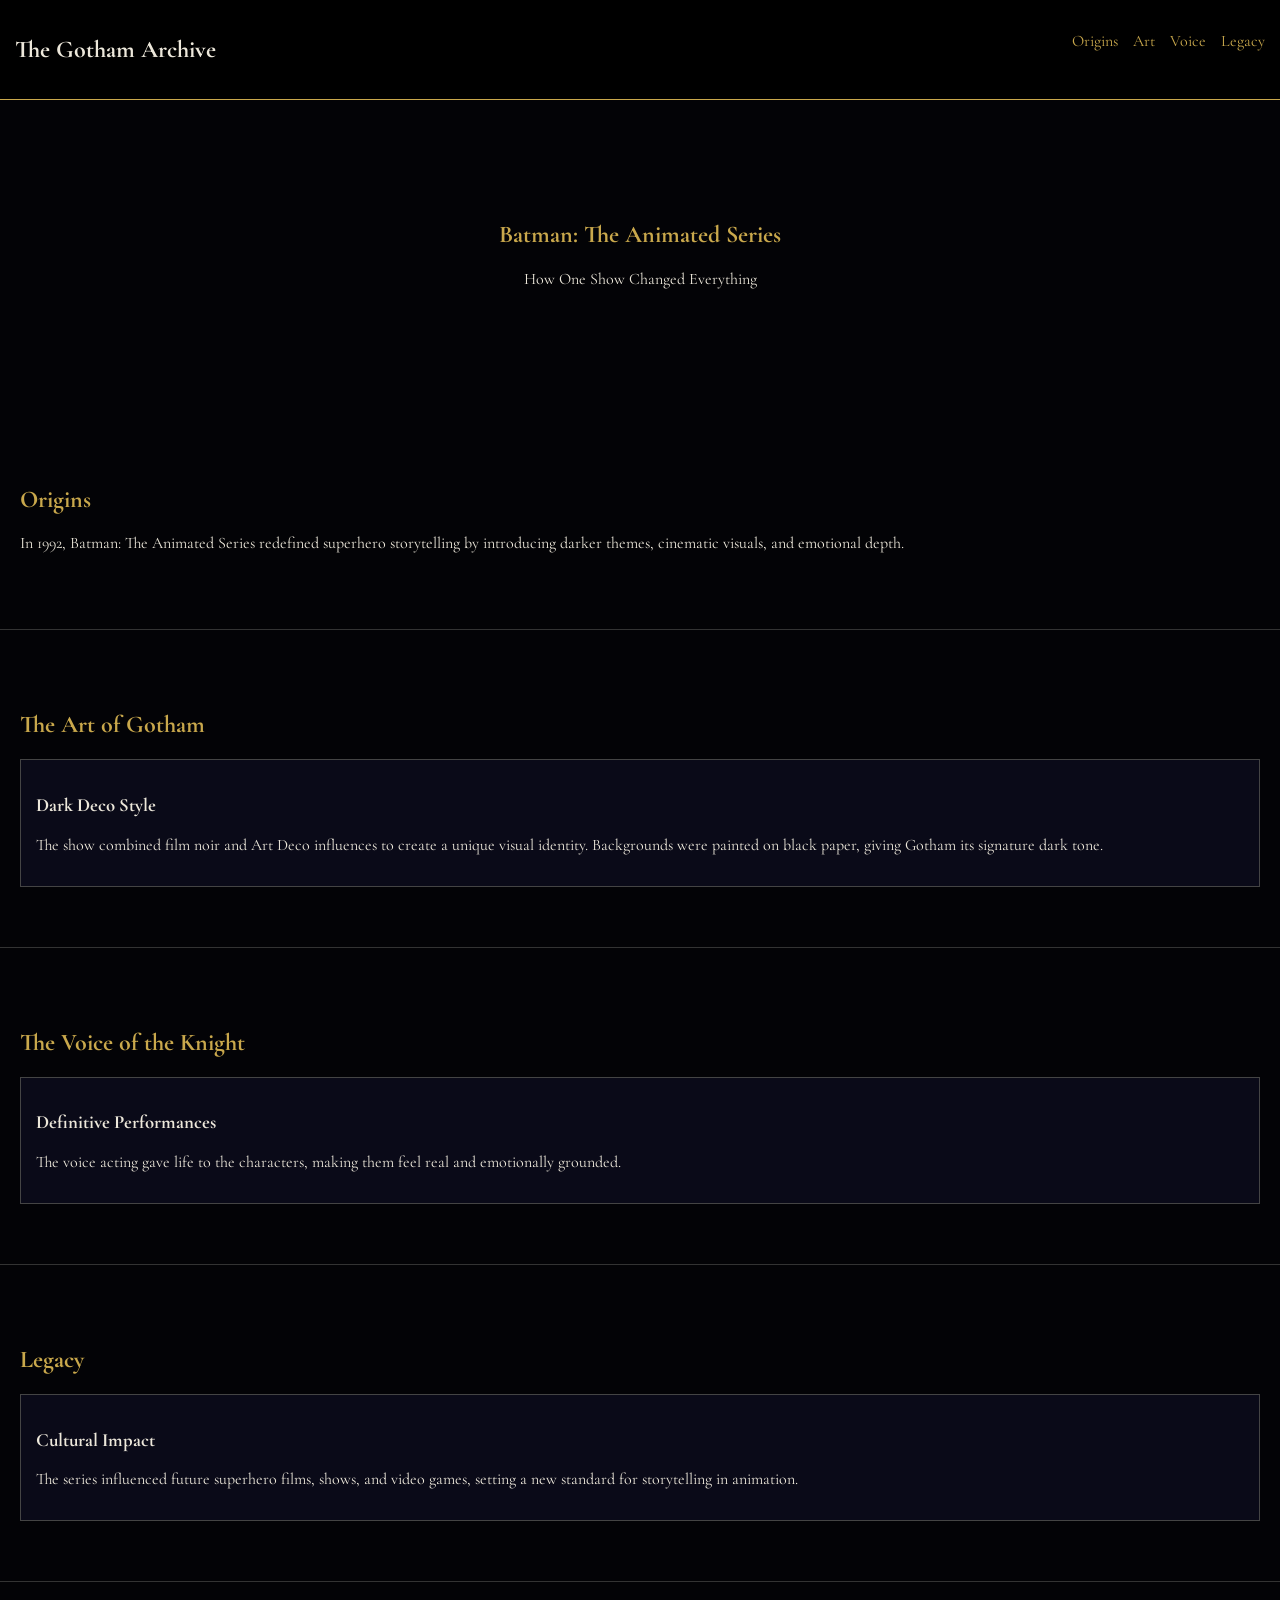
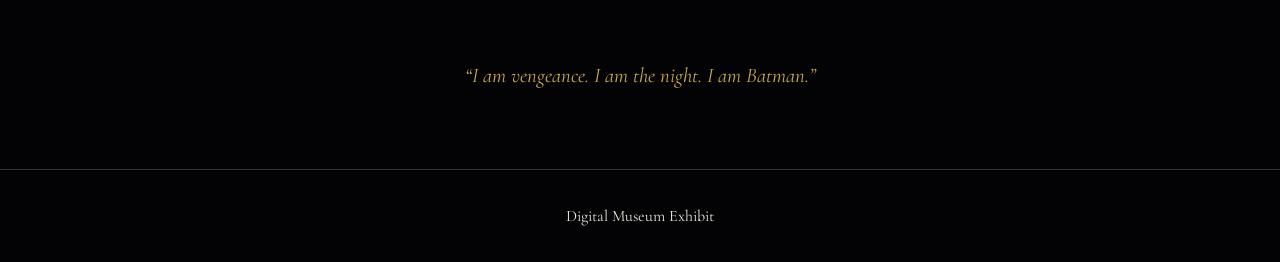
==== commit 574a59c4: "2 version i spilt it up" ====
--- a/index.html
+++ b/index.html
@@ -1,908 +1,90 @@
 <!DOCTYPE html>
 <html lang="en">
 <head>
-<meta charset="UTF-8"/>
-<meta name="viewport" content="width=device-width, initial-scale=1.0"/>
-<title>The Gotham Archive — Batman: The Animated Series</title>
-<link rel="preconnect" href="https://fonts.googleapis.com"/>
-<link href="https://fonts.googleapis.com/css2?family=Cormorant+Garamond:ital,wght@0,400;0,600;0,700;1,400;1,600&family=Josefin+Sans:wght@300;400;600&family=EB+Garamond:ital,wght@0,400;0,500;1,400&display=swap" rel="stylesheet"/>
-<style>
-:root{
-  --midnight:#030306;
-  --shadow:#06060F;
-  --deep:#0A0A18;
-  --panel:#0D0D1E;
-  --gold:#C9A84C;
-  --gold-light:#E8C97A;
-  --gold-dim:#5A4420;
-  --ivory:#EDE8DB;
-  --ivory-dim:#9A9285;
-  --font-display:'Cormorant Garamond',serif;
-  --font-body:'EB Garamond',serif;
-  --font-label:'Josefin Sans',sans-serif;
-}
-*{margin:0;padding:0;box-sizing:border-box;}
-html{scroll-behavior:smooth;}
-body{background:var(--midnight);color:var(--ivory);font-family:var(--font-body);font-size:18px;line-height:1.75;overflow-x:hidden;}
-nav{position:fixed;top:0;left:0;right:0;z-index:1000;background:rgba(3,3,6,0.97);border-bottom:1px solid var(--gold-dim);padding:0 2rem;display:flex;align-items:center;justify-content:space-between;height:60px;backdrop-filter:blur(12px);}
-.nav-logo{font-family:var(--font-display);font-size:1.2rem;font-weight:700;color:var(--gold);letter-spacing:0.08em;text-transform:uppercase;cursor:pointer;}
-.nav-logo span{color:var(--ivory-dim);font-weight:400;font-size:0.8rem;}
-.nav-rooms{display:flex;gap:0;list-style:none;}
-.nav-rooms li a{font-family:var(--font-label);font-size:0.58rem;font-weight:600;letter-spacing:0.14em;text-transform:uppercase;color:var(--ivory-dim);text-decoration:none;padding:0.4rem 0.65rem;border:1px solid transparent;transition:all 0.3s;display:block;}
-.nav-rooms li a:hover,.nav-rooms li a.active{color:var(--gold);border-color:var(--gold-dim);}
-.nav-toggle{display:none;background:none;border:1px solid var(--gold-dim);color:var(--gold);padding:0.35rem 0.65rem;cursor:pointer;font-family:var(--font-label);font-size:0.6rem;letter-spacing:0.1em;}
-.deco-divider{display:flex;align-items:center;gap:1rem;margin:3rem auto;max-width:700px;}
-.deco-divider::before,.deco-divider::after{content:'';flex:1;height:1px;background:linear-gradient(90deg,transparent,var(--gold-dim),transparent);}
-.deco-diamond{width:9px;height:9px;background:var(--gold);transform:rotate(45deg);flex-shrink:0;}
-.deco-center{display:flex;align-items:center;gap:0.5rem;}
-.deco-bar{width:28px;height:1px;background:var(--gold);}
-#entrance{position:relative;min-height:100vh;display:flex;align-items:center;justify-content:center;flex-direction:column;text-align:center;overflow:hidden;background:var(--midnight);}
-.hero-frame{position:relative;z-index:3;padding:5rem 3rem 3rem;max-width:860px;margin:0 auto;}
-.hero-corner{position:absolute;width:55px;height:55px;border-color:var(--gold);border-style:solid;}
-.hero-corner.tl{top:0;left:0;border-width:3px 0 0 3px;}
-.hero-corner.tr{top:0;right:0;border-width:3px 3px 0 0;}
-.hero-corner.bl{bottom:0;left:0;border-width:0 0 3px 3px;}
-.hero-corner.br{bottom:0;right:0;border-width:0 3px 3px 0;}
-.hero-deco-line{position:absolute;left:0;right:0;height:1px;background:linear-gradient(90deg,transparent,var(--gold-dim),var(--gold),var(--gold-dim),transparent);}
-.hero-deco-line.top{top:1.8rem;}
-.hero-deco-line.bottom{bottom:1.8rem;}
-.hero-subtitle{font-family:var(--font-label);font-size:0.65rem;font-weight:600;letter-spacing:0.35em;text-transform:uppercase;color:var(--gold);margin-bottom:1.25rem;opacity:0;animation:fadeUp 1s 0.4s forwards;}
-.hero-title{font-family:var(--font-display);font-size:clamp(3.2rem,7.5vw,6.5rem);font-weight:700;line-height:0.95;color:var(--ivory);margin-bottom:0.4rem;opacity:0;animation:fadeUp 1s 0.7s forwards;}
-.hero-title em{color:var(--gold);font-style:italic;}
-.hero-year{font-family:var(--font-label);font-size:0.65rem;font-weight:300;letter-spacing:0.4em;color:var(--ivory-dim);margin-bottom:1.75rem;opacity:0;animation:fadeUp 1s 0.95s forwards;}
-.hero-tagline{font-family:var(--font-display);font-size:1.3rem;font-style:italic;color:var(--ivory-dim);max-width:580px;margin:0 auto 2.5rem;opacity:0;animation:fadeUp 1s 1.1s forwards;}
-.hero-enter{font-family:var(--font-label);font-size:0.62rem;font-weight:600;letter-spacing:0.3em;text-transform:uppercase;color:var(--midnight);background:var(--gold);padding:0.9rem 2.5rem;border:none;cursor:pointer;text-decoration:none;display:inline-block;transition:all 0.3s;opacity:0;animation:fadeUp 1s 1.3s forwards;}
-.hero-enter:hover{background:var(--gold-light);letter-spacing:0.38em;}
-.sunburst{position:absolute;top:50%;left:50%;transform:translate(-50%,-50%);width:1000px;height:1000px;opacity:0.025;pointer-events:none;animation:rotateslow 140s linear infinite;}
-.hero-cityscape{position:absolute;bottom:0;left:0;right:0;z-index:1;pointer-events:none;}
-.hero-batman{position:absolute;bottom:0;left:50%;transform:translateX(-50%);z-index:2;pointer-events:none;}
-section{min-height:100vh;position:relative;padding:100px 0 80px;}
-.room-wrap{max-width:900px;margin:0 auto;padding:0 2rem;position:relative;z-index:1;}
-.room-header{text-align:center;margin-bottom:4rem;}
-.room-number{font-family:var(--font-label);font-size:0.58rem;font-weight:600;letter-spacing:0.4em;text-transform:uppercase;color:var(--gold);margin-bottom:0.5rem;}
-.room-title{font-family:var(--font-display);font-size:clamp(2.3rem,5vw,3.8rem);font-weight:700;line-height:1.1;color:var(--ivory);margin-bottom:0.4rem;}
-.room-title em{color:var(--gold);font-style:italic;}
-.room-subtitle{font-family:var(--font-body);font-size:1.05rem;font-style:italic;color:var(--ivory-dim);}
-.art-frame{border:1px solid var(--gold-dim);background:var(--shadow);overflow:hidden;margin:2rem 0;position:relative;}
-.art-frame::before{content:'';position:absolute;top:0;left:0;right:0;height:2px;background:linear-gradient(90deg,transparent,var(--gold),transparent);z-index:2;}
-.art-frame-label{position:absolute;bottom:0;left:0;right:0;background:rgba(3,3,6,0.88);border-top:1px solid var(--gold-dim);padding:0.55rem 1rem;font-family:var(--font-label);font-size:0.53rem;letter-spacing:0.2em;text-transform:uppercase;color:var(--gold-dim);z-index:3;}
-.panel{background:var(--panel);border:1px solid var(--gold-dim);padding:2.25rem;margin-bottom:1.75rem;position:relative;transition:border-color 0.3s;}
-.panel:hover{border-color:var(--gold);}
-.panel::before{content:'';position:absolute;top:0;left:0;right:0;height:2px;background:linear-gradient(90deg,transparent,var(--gold),transparent);}
-.panel-label{font-family:var(--font-label);font-size:0.58rem;font-weight:600;letter-spacing:0.3em;text-transform:uppercase;color:var(--gold-dim);margin-bottom:0.7rem;}
-.panel-title{font-family:var(--font-display);font-size:1.7rem;font-weight:700;color:var(--ivory);margin-bottom:0.9rem;line-height:1.2;}
-.panel p{color:var(--ivory-dim);margin-bottom:0.9rem;font-size:1rem;}
-.panel p:last-child{margin-bottom:0;}
-.two-col{display:grid;grid-template-columns:1fr 1fr;gap:1.5rem;margin-bottom:1.75rem;}
-.three-col{display:grid;grid-template-columns:1fr 1fr 1fr;gap:1.25rem;margin-bottom:1.75rem;}
-.col-art{display:grid;grid-template-columns:1fr 1fr;gap:1.5rem;align-items:start;margin-bottom:1.75rem;}
-.exhibit-quote{border-left:3px solid var(--gold);padding:1.5rem 2rem;margin:2.5rem 0;background:rgba(201,168,76,0.025);}
-.exhibit-quote blockquote{font-family:var(--font-display);font-size:1.45rem;font-style:italic;color:var(--ivory);line-height:1.5;margin-bottom:0.7rem;}
-.exhibit-quote cite{font-family:var(--font-label);font-size:0.6rem;letter-spacing:0.2em;text-transform:uppercase;color:var(--gold);}
-.stat-grid{display:grid;grid-template-columns:repeat(auto-fit,minmax(170px,1fr));gap:1.25rem;margin:2rem 0;}
-.stat-card{background:var(--deep);border:1px solid var(--gold-dim);padding:1.5rem 1.25rem;text-align:center;position:relative;overflow:hidden;}
-.stat-card::after{content:'';position:absolute;bottom:0;left:12%;right:12%;height:1px;background:var(--gold);}
-.stat-num{font-family:var(--font-display);font-size:2.8rem;font-weight:700;color:var(--gold);line-height:1;margin-bottom:0.4rem;}
-.stat-label{font-family:var(--font-label);font-size:0.55rem;letter-spacing:0.2em;text-transform:uppercase;color:var(--ivory-dim);}
-.char-card{background:var(--panel);border:1px solid var(--gold-dim);padding:2rem 1.75rem;transition:all 0.3s;}
-.char-card:hover{border-color:var(--gold);transform:translateY(-3px);}
-.char-name{font-family:var(--font-display);font-size:1.55rem;font-weight:700;color:var(--ivory);margin-bottom:0.2rem;}
-.char-role{font-family:var(--font-label);font-size:0.56rem;letter-spacing:0.2em;text-transform:uppercase;color:var(--gold);margin-bottom:0.9rem;}
-.char-card p{color:var(--ivory-dim);font-size:0.95rem;margin-bottom:0.75rem;}
-.timeline{position:relative;padding-left:3rem;margin:2rem 0;}
-.timeline::before{content:'';position:absolute;left:0;top:0;bottom:0;width:1px;background:linear-gradient(180deg,var(--gold),var(--gold-dim),transparent);}
-.timeline-item{position:relative;margin-bottom:2.25rem;}
-.timeline-item::before{content:'';position:absolute;left:-3.35rem;top:0.55rem;width:9px;height:9px;background:var(--gold);transform:rotate(45deg);}
-.timeline-year{font-family:var(--font-label);font-size:0.58rem;font-weight:600;letter-spacing:0.22em;text-transform:uppercase;color:var(--gold);margin-bottom:0.25rem;}
-.timeline-event{font-family:var(--font-display);font-size:1.25rem;font-weight:700;color:var(--ivory);margin-bottom:0.3rem;}
-.timeline-desc{color:var(--ivory-dim);font-size:0.95rem;}
-.awards-strip{background:var(--deep);border-top:1px solid var(--gold-dim);border-bottom:1px solid var(--gold-dim);padding:1.75rem 2rem;margin:2.5rem 0;text-align:center;}
-.awards-strip h3{font-family:var(--font-label);font-size:0.6rem;letter-spacing:0.3em;text-transform:uppercase;color:var(--gold);margin-bottom:1rem;}
-.award-list{display:flex;flex-wrap:wrap;gap:0.75rem;justify-content:center;}
-.award-pill{font-family:var(--font-label);font-size:0.56rem;letter-spacing:0.12em;text-transform:uppercase;border:1px solid var(--gold-dim);padding:0.4rem 0.9rem;color:var(--ivory-dim);}
-.voice-table{width:100%;border-collapse:collapse;margin:1.5rem 0;}
-.voice-table th{font-family:var(--font-label);font-size:0.58rem;letter-spacing:0.18em;text-transform:uppercase;color:var(--gold);padding:0.7rem 1rem;border-bottom:1px solid var(--gold-dim);text-align:left;}
-.voice-table td{padding:0.9rem 1rem;border-bottom:1px solid rgba(90,68,32,0.4);font-size:0.93rem;color:var(--ivory-dim);vertical-align:top;}
-.voice-table td:first-child{font-family:var(--font-display);font-size:1.05rem;font-weight:600;color:var(--ivory);}
-.voice-table tr:hover td{background:rgba(201,168,76,0.02);}
-footer{background:var(--shadow);border-top:1px solid var(--gold-dim);padding:3rem 2rem;text-align:center;}
-.footer-logo{font-family:var(--font-display);font-size:1.45rem;font-weight:700;color:var(--gold);margin-bottom:0.4rem;}
-.footer-meta{font-family:var(--font-label);font-size:0.57rem;letter-spacing:0.2em;text-transform:uppercase;color:var(--ivory-dim);}
-.footer-divider{width:50px;height:1px;background:var(--gold-dim);margin:1.25rem auto;}
-.reveal{opacity:0;transform:translateY(28px);transition:opacity 0.75s,transform 0.75s;}
-.reveal.visible{opacity:1;transform:translateY(0);}
-@keyframes fadeUp{from{opacity:0;transform:translateY(18px);}to{opacity:1;transform:translateY(0);}}
-@keyframes rotateslow{from{transform:translate(-50%,-50%) rotate(0deg);}to{transform:translate(-50%,-50%) rotate(360deg);}}
-@media(max-width:768px){
-  .nav-rooms{display:none;flex-direction:column;position:fixed;top:60px;left:0;right:0;background:rgba(3,3,6,0.98);padding:1rem;border-bottom:1px solid var(--gold-dim);}
-  .nav-rooms.open{display:flex;}
-  .nav-toggle{display:block;}
-  .two-col,.three-col,.col-art{grid-template-columns:1fr;}
-  .hero-title{font-size:2.8rem;}
-  .hero-frame{padding:4rem 1.5rem 3rem;}
-  .hero-corner{width:38px;height:38px;}
-  .room-wrap{padding:0 1.25rem;}
-  .panel{padding:1.5rem 1.1rem;}
-}
-</style>
+  <meta charset="UTF-8" />
+  <meta name="viewport" content="width=device-width, initial-scale=1.0"/>
+  <title>The Gotham Archive</title>
+
+  <link href="https://fonts.googleapis.com/css2?family=Cormorant+Garamond&family=Josefin+Sans&display=swap" rel="stylesheet">
+  <link rel="stylesheet" href="styles.css">
 </head>
+
 <body>
 
 <nav>
-  <div class="nav-logo" onclick="scrollTo({top:0,behavior:'smooth'})">The Gotham Archive <span>— Est. 1992</span></div>
-  <button class="nav-toggle" onclick="document.querySelector('.nav-rooms').classList.toggle('open')">ROOMS</button>
-  <ul class="nav-rooms">
-    <li><a href="#origins" onclick="closeNav()">I. Origins</a></li>
-    <li><a href="#artofgotham" onclick="closeNav()">II. Art of Gotham</a></li>
-    <li><a href="#voice" onclick="closeNav()">III. The Voice</a></li>
-    <li><a href="#rogues" onclick="closeNav()">IV. Rogues Gallery</a></li>
-    <li><a href="#legacy" onclick="closeNav()">V. Legacy</a></li>
-    <li><a href="#curator" onclick="closeNav()">VI. Statement</a></li>
+  <h1>The Gotham Archive</h1>
+  <ul>
+    <li><a href="#origins">Origins</a></li>
+    <li><a href="#art">Art</a></li>
+    <li><a href="#voice">Voice</a></li>
+    <li><a href="#legacy">Legacy</a></li>
   </ul>
 </nav>
 
-<!-- ENTRANCE -->
-<section id="entrance">
-  <svg class="sunburst" viewBox="0 0 1000 1000" xmlns="http://www.w3.org/2000/svg">
-    <g transform="translate(500,500)">
-      <line x1="0" y1="-490" x2="0" y2="490" stroke="#C9A84C" stroke-width="0.6"/><line x1="-490" y1="0" x2="490" y2="0" stroke="#C9A84C" stroke-width="0.6"/>
-      <line x1="-347" y1="-347" x2="347" y2="347" stroke="#C9A84C" stroke-width="0.6"/><line x1="347" y1="-347" x2="-347" y2="347" stroke="#C9A84C" stroke-width="0.6"/>
-      <line x1="-186" y1="-452" x2="186" y2="452" stroke="#C9A84C" stroke-width="0.3"/><line x1="186" y1="-452" x2="-186" y2="452" stroke="#C9A84C" stroke-width="0.3"/>
-      <line x1="-452" y1="-186" x2="452" y2="186" stroke="#C9A84C" stroke-width="0.3"/><line x1="452" y1="-186" x2="-452" y2="186" stroke="#C9A84C" stroke-width="0.3"/>
-      <circle cx="0" cy="0" r="90" fill="none" stroke="#C9A84C" stroke-width="0.5"/>
-      <circle cx="0" cy="0" r="200" fill="none" stroke="#C9A84C" stroke-width="0.3"/>
-      <circle cx="0" cy="0" r="340" fill="none" stroke="#C9A84C" stroke-width="0.3"/>
-      <circle cx="0" cy="0" r="460" fill="none" stroke="#C9A84C" stroke-width="0.2"/>
-    </g>
-  </svg>
+<header class="hero">
+  <h2>Batman: The Animated Series</h2>
+  <p>How One Show Changed Everything</p>
+</header>
 
-  <!-- Gotham skyline -->
-  <svg class="hero-cityscape" viewBox="0 0 1400 300" xmlns="http://www.w3.org/2000/svg" preserveAspectRatio="xMidYMax slice" style="height:300px;">
-    <defs><linearGradient id="fog" x1="0" y1="0" x2="0" y2="1"><stop offset="0%" stop-color="#030306" stop-opacity="0"/><stop offset="100%" stop-color="#030306" stop-opacity="1"/></linearGradient></defs>
-    <rect width="1400" height="300" fill="#030306"/>
-    <rect x="0" y="180" width="60" height="120" fill="#040410"/><rect x="12" y="158" width="36" height="25" fill="#040410"/>
-    <rect x="70" y="110" width="80" height="190" fill="#05051A"/><rect x="84" y="84" width="52" height="30" fill="#05051A"/><rect x="96" y="64" width="28" height="22" fill="#05051A"/><rect x="109" y="46" width="2" height="20" fill="#C9A84C" fill-opacity="0.4"/>
-    <rect x="160" y="140" width="50" height="160" fill="#040416"/>
-    <rect x="220" y="90" width="85" height="210" fill="#06061E"/><rect x="234" y="62" width="57" height="32" fill="#06061E"/><rect x="248" y="42" width="29" height="22" fill="#06061E"/><rect x="261" y="24" width="3" height="20" fill="#C9A84C" fill-opacity="0.45"/>
-    <rect x="315" y="130" width="58" height="170" fill="#05051C"/>
-    <rect x="383" y="78" width="70" height="222" fill="#070720"/><rect x="396" y="52" width="44" height="30" fill="#070720"/><rect x="408" y="34" width="20" height="20" fill="#070720"/><rect x="417" y="16" width="3" height="20" fill="#C9A84C" fill-opacity="0.5"/>
-    <rect x="463" y="122" width="55" height="178" fill="#04041A"/>
-    <rect x="528" y="84" width="78" height="216" fill="#08081E"/><rect x="543" y="58" width="48" height="30" fill="#08081E"/><rect x="557" y="38" width="20" height="22" fill="#08081E"/>
-    <rect x="616" y="112" width="58" height="188" fill="#06061C"/>
-    <rect x="684" y="66" width="90" height="234" fill="#09091E"/><rect x="700" y="40" width="58" height="30" fill="#09091E"/><rect x="716" y="20" width="26" height="22" fill="#09091E"/><rect x="728" y="4" width="3" height="18" fill="#C9A84C" fill-opacity="0.4"/>
-    <rect x="784" y="128" width="55" height="172" fill="#05051A"/>
-    <rect x="849" y="82" width="72" height="218" fill="#07071E"/><rect x="864" y="56" width="42" height="30" fill="#07071E"/><rect x="876" y="38" width="18" height="20" fill="#07071E"/>
-    <rect x="931" y="118" width="58" height="182" fill="#06061C"/>
-    <rect x="999" y="92" width="78" height="208" fill="#08081E"/><rect x="1014" y="66" width="48" height="30" fill="#08081E"/>
-    <rect x="1087" y="135" width="50" height="165" fill="#04041A"/>
-    <rect x="1147" y="96" width="72" height="204" fill="#070720"/><rect x="1162" y="70" width="42" height="30" fill="#070720"/><rect x="1174" y="52" width="18" height="20" fill="#070720"/><rect x="1182" y="36" width="3" height="18" fill="#C9A84C" fill-opacity="0.4"/>
-    <rect x="1229" y="118" width="55" height="182" fill="#05051A"/>
-    <rect x="1294" y="84" width="80" height="216" fill="#08081E"/><rect x="1310" y="58" width="48" height="30" fill="#08081E"/>
-    <rect x="1345" y="148" width="55" height="152" fill="#040416"/>
-    <!-- windows -->
-    <rect x="78" y="120" width="5" height="4" fill="#C9A84C" fill-opacity="0.14"/><rect x="92" y="138" width="5" height="4" fill="#C9A84C" fill-opacity="0.1"/>
-    <rect x="226" y="110" width="5" height="4" fill="#C9A84C" fill-opacity="0.16"/><rect x="240" y="128" width="5" height="4" fill="#C9A84C" fill-opacity="0.1"/>
-    <rect x="390" y="100" width="5" height="4" fill="#C9A84C" fill-opacity="0.14"/><rect x="406" y="118" width="5" height="4" fill="#C9A84C" fill-opacity="0.12"/>
-    <rect x="534" y="108" width="5" height="4" fill="#C9A84C" fill-opacity="0.16"/><rect x="550" y="126" width="5" height="4" fill="#C9A84C" fill-opacity="0.1"/>
-    <rect x="692" y="90" width="5" height="4" fill="#C9A84C" fill-opacity="0.14"/><rect x="708" y="108" width="5" height="4" fill="#C9A84C" fill-opacity="0.12"/>
-    <rect x="856" y="106" width="5" height="4" fill="#C9A84C" fill-opacity="0.16"/><rect x="872" y="124" width="5" height="4" fill="#C9A84C" fill-opacity="0.1"/>
-    <rect x="1006" y="116" width="5" height="4" fill="#C9A84C" fill-opacity="0.14"/><rect x="1022" y="134" width="5" height="4" fill="#C9A84C" fill-opacity="0.1"/>
-    <rect x="1152" y="112" width="5" height="4" fill="#C9A84C" fill-opacity="0.16"/><rect x="1168" y="130" width="5" height="4" fill="#C9A84C" fill-opacity="0.1"/>
-    <rect x="1300" y="106" width="5" height="4" fill="#C9A84C" fill-opacity="0.14"/><rect x="1316" y="124" width="5" height="4" fill="#C9A84C" fill-opacity="0.1"/>
-    <rect x="0" y="265" width="1400" height="35" fill="url(#fog)"/>
-  </svg>
-
-  <!-- Batman silhouette standing on rooftop -->
-  <svg class="hero-batman" width="260" height="320" viewBox="0 0 260 320" xmlns="http://www.w3.org/2000/svg" style="margin-bottom:-2px;">
-    <rect x="55" y="295" width="150" height="25" fill="#050508"/>
-    <rect x="48" y="288" width="164" height="9" fill="#070712"/>
-    <rect x="42" y="280" width="16" height="16" fill="#060610"/>
-    <rect x="202" y="280" width="16" height="16" fill="#060610"/>
-    <path d="M130 82 C95 118 68 165 44 248 C58 238 76 222 94 214 L92 192 C102 207 106 224 108 258 L130 258 L152 258 C154 224 158 207 168 192 L166 214 C184 222 202 238 216 248 C192 165 165 118 130 82Z" fill="#09091A"/>
-    <path d="M108 142 C102 165 100 192 100 220 L160 220 C160 192 158 165 152 142Z" fill="#0E0E26"/>
-    <path d="M120 168 L126 210 L130 210 L134 210 L140 168 C136 163 133 160 130 160 C127 160 124 163 120 168Z" fill="#0A0A1C"/>
-    <path d="M130 176 C122 176 117 180 115 185 C113 180 109 178 105 180 C108 177 112 175 117 178 C116 172 121 168 130 168 C139 168 144 172 143 178 C148 175 152 177 155 180 C151 178 147 180 145 185 C143 180 138 176 130 176Z" fill="#C9A84C" fill-opacity="0.5"/>
-    <rect x="124" y="130" width="12" height="15" fill="#0E0E26"/>
-    <ellipse cx="130" cy="114" rx="20" ry="22" fill="#0E0E26"/>
-    <path d="M114 100 L107 70 L121 96Z" fill="#090916"/>
-    <path d="M146 100 L153 70 L139 96Z" fill="#090916"/>
-    <path d="M118 110 L128 107 L128 112Z" fill="#C9A84C" fill-opacity="0.7"/>
-    <path d="M142 110 L132 107 L132 112Z" fill="#C9A84C" fill-opacity="0.7"/>
-    <path d="M100 218 C96 224 92 238 94 248 C98 245 102 242 104 238 L104 228Z" fill="#09091A"/>
-    <path d="M160 218 C164 224 168 238 166 248 C162 245 158 242 156 238 L156 228Z" fill="#09091A"/>
-    <rect x="104" y="258" width="18" height="36" rx="2" fill="#080818"/>
-    <rect x="138" y="258" width="18" height="36" rx="2" fill="#080818"/>
-    <rect x="98" y="290" width="28" height="6" fill="#060610"/>
-    <rect x="134" y="290" width="28" height="6" fill="#060610"/>
-  </svg>
-
-  <div class="hero-frame">
-    <div class="hero-corner tl"></div><div class="hero-corner tr"></div>
-    <div class="hero-corner bl"></div><div class="hero-corner br"></div>
-    <div class="hero-deco-line top"></div><div class="hero-deco-line bottom"></div>
-    <div class="hero-subtitle">The Gotham Archive presents</div>
-    <h1 class="hero-title">Batman:<br/><em>The Animated Series</em></h1>
-    <div class="hero-year">◆ &nbsp;1992 — 1995 &nbsp;◆</div>
-    <p class="hero-tagline">How a single animated television series permanently reshaped the mythology of the Dark Knight — and the entire language of superhero storytelling.</p>
-    <a href="#origins" class="hero-enter">Enter the Exhibition</a>
-  </div>
+<section id="origins">
+  <h2>Origins</h2>
+  <p>
+    In 1992, Batman: The Animated Series redefined superhero storytelling by
+    introducing darker themes, cinematic visuals, and emotional depth.
+  </p>
 </section>
 
-<!-- ROOM I -->
-<section id="origins" style="background:linear-gradient(180deg,var(--midnight) 0%,var(--shadow) 100%);">
-<div class="room-wrap">
-  <div class="room-header reveal">
-    <div class="room-number">Exhibition Room I</div>
-    <h2 class="room-title">The Hall of <em>Origins</em></h2>
-    <p class="room-subtitle">How the right show arrived at exactly the right moment</p>
-  </div>
-  <div class="deco-divider reveal"><div class="deco-center"><div class="deco-bar"></div><div class="deco-diamond"></div><div class="deco-bar"></div></div></div>
-  <div class="stat-grid reveal">
-    <div class="stat-card"><div class="stat-num">1992</div><div class="stat-label">Year of Premiere</div></div>
-    <div class="stat-card"><div class="stat-num">109</div><div class="stat-label">Original Episodes</div></div>
-    <div class="stat-card"><div class="stat-num">4</div><div class="stat-label">Daytime Emmy Awards</div></div>
-    <div class="stat-card"><div class="stat-num">85</div><div class="stat-label">Voice Cast Members</div></div>
+<section id="art">
+  <h2>The Art of Gotham</h2>
+
+  <div class="artifact">
+    <h3>Dark Deco Style</h3>
+    <p>
+      The show combined film noir and Art Deco influences to create a unique
+      visual identity. Backgrounds were painted on black paper, giving Gotham
+      its signature dark tone.
+    </p>
   </div>
 
-  <!-- Batman on gargoyle in rain -->
-  <div class="art-frame reveal" style="height:270px;overflow:hidden;">
-    <svg width="100%" viewBox="0 0 900 270" xmlns="http://www.w3.org/2000/svg" preserveAspectRatio="xMidYMid meet" style="display:block;">
-      <defs>
-        <radialGradient id="rg1" cx="45%" cy="35%" r="55%"><stop offset="0%" stop-color="#181028"/><stop offset="100%" stop-color="#030308"/></radialGradient>
-      </defs>
-      <rect width="900" height="270" fill="url(#rg1)"/>
-      <line x1="80" y1="0" x2="72" y2="270" stroke="#16162A" stroke-width="1"/><line x1="180" y1="0" x2="172" y2="270" stroke="#14142A" stroke-width="0.7"/>
-      <line x1="310" y1="0" x2="302" y2="270" stroke="#16162A" stroke-width="0.8"/><line x1="460" y1="0" x2="452" y2="270" stroke="#14142A" stroke-width="1"/>
-      <line x1="600" y1="0" x2="592" y2="270" stroke="#16162A" stroke-width="0.7"/><line x1="740" y1="0" x2="732" y2="270" stroke="#14142A" stroke-width="0.9"/>
-      <line x1="860" y1="0" x2="852" y2="270" stroke="#16162A" stroke-width="0.6"/>
-      <rect x="0" y="150" width="65" height="120" fill="#060614"/><rect x="10" y="130" width="45" height="24" fill="#060614"/>
-      <rect x="75" y="105" width="90" height="165" fill="#07071C"/><rect x="90" y="80" width="60" height="28" fill="#07071C"/><rect x="104" y="60" width="32" height="22" fill="#07071C"/>
-      <rect x="175" y="128" width="58" height="142" fill="#05051A"/>
-      <rect x="243" y="92" width="84" height="178" fill="#080820"/><rect x="258" y="66" width="54" height="30" fill="#080820"/><rect x="272" y="48" width="26" height="20" fill="#080820"/>
-      <rect x="337" y="118" width="60" height="152" fill="#06061C"/>
-      <rect x="407" y="80" width="86" height="190" fill="#09091E"/><rect x="422" y="54" width="56" height="30" fill="#09091E"/>
-      <rect x="503" y="112" width="62" height="158" fill="#05051C"/>
-      <rect x="575" y="86" width="78" height="184" fill="#08081E"/><rect x="590" y="60" width="48" height="30" fill="#08081E"/>
-      <rect x="663" y="120" width="58" height="150" fill="#06061A"/>
-      <rect x="731" y="88" width="82" height="182" fill="#08081E"/><rect x="746" y="62" width="52" height="30" fill="#08081E"/>
-      <rect x="823" y="124" width="55" height="146" fill="#05051C"/>
-      <!-- gargoyle head/neck detail -->
-      <path d="M430 270 L430 218 C420 213 414 202 418 192 C412 195 404 192 400 184 C407 184 413 188 416 195 C416 182 424 175 430 175 C436 175 444 182 444 195 C447 188 453 184 460 184 C456 192 448 195 442 192 C446 202 440 213 430 218 L560 218 L560 270Z" fill="#0B0B1C"/>
-      <rect x="420" y="216" width="140" height="10" fill="#0E0E24"/>
-      <!-- Batman crouching on gargoyle -->
-      <path d="M495 140 C468 158 445 178 420 216 C434 207 452 196 466 188 L463 168 C474 183 477 195 479 218 L495 218 L511 218 C513 195 516 183 527 168 L524 188 C538 196 556 207 570 216 C545 178 522 158 495 140Z" fill="#09091E"/>
-      <path d="M477 162 C471 178 469 195 469 216 L521 216 L521 195 C519 178 517 162 511 162Z" fill="#0E0E26"/>
-      <path d="M495 180 C488 180 483 183 481 188 C479 183 475 181 470 183 C474 180 479 178 484 181 C483 174 488 171 495 171 C502 171 507 174 506 181 C511 178 516 180 520 183 C515 181 511 183 509 188 C507 183 502 180 495 180Z" fill="#C9A84C" fill-opacity="0.5"/>
-      <ellipse cx="495" cy="148" rx="18" ry="19" fill="#0E0E26"/>
-      <path d="M481 137 L474 110 L487 134Z" fill="#0A0A1C"/>
-      <path d="M509 137 L516 110 L503 134Z" fill="#0A0A1C"/>
-      <path d="M483 144 L492 141 L492 146Z" fill="#C9A84C" fill-opacity="0.75"/>
-      <path d="M507 144 L498 141 L498 146Z" fill="#C9A84C" fill-opacity="0.75"/>
-      <path d="M469 198 C460 202 448 208 436 214 L438 220 C450 215 462 210 472 205Z" fill="#09091A"/>
-      <path d="M521 198 C530 202 542 208 554 214 L552 220 C540 215 528 210 518 205Z" fill="#09091A"/>
-      <ellipse cx="432" cy="218" rx="7" ry="5" fill="#0E0E22"/>
-      <ellipse cx="558" cy="218" rx="7" ry="5" fill="#0E0E22"/>
-    </svg>
-    <div class="art-frame-label">Batman crouches in the rain — the iconic image of Gotham's protector, 1992</div>
+</section>
+
+<section id="voice">
+  <h2>The Voice of the Knight</h2>
+
+  <div class="artifact">
+    <h3>Definitive Performances</h3>
+    <p>
+      The voice acting gave life to the characters, making them feel real and
+      emotionally grounded.
+    </p>
   </div>
 
-  <div class="panel reveal">
-    <div class="panel-label">Context</div>
-    <div class="panel-title">The Moment Everything Changed</div>
-    <p>In September 1992, Fox Kids aired the premiere of <em>Batman: The Animated Series</em>. Its opening episode featured a silent, atmospheric cold open set during a bank robbery, scored entirely with orchestral music. There was no dialogue for nearly three minutes. The Dark Knight moved through rain and shadow while a gothic score pressed against the screen like something from a much older, much graver world.</p>
-    <p>Nothing like it had been on American television for children before. And it would never quite leave the culture again.</p>
-  </div>
-  <div class="two-col reveal">
-    <div class="panel">
-      <div class="panel-label">The Mandate</div>
-      <div class="panel-title">A Children's Show That Refused to Be One</div>
-      <p>Fox Kids commissioned a Batman cartoon to capitalize on Tim Burton's 1989 film. The network expected bright colors and easy moral lessons. What they received was a show that hired adult screenwriters, sourced material from the noir tradition, and treated its audience as intelligent people capable of sitting with ambiguity and tragedy.</p>
-    </div>
-    <div class="panel">
-      <div class="panel-label">The Creative Team</div>
-      <div class="panel-title">The Architects of Gotham</div>
-      <p><strong style="color:var(--ivory);">Bruce Timm</strong> — Producer and character designer. Simplified, geometric, expressive.</p>
-      <p><strong style="color:var(--ivory);">Paul Dini</strong> — Story editor and writer. His best scripts read like compressed short films. He also created Harley Quinn.</p>
-      <p><strong style="color:var(--ivory);">Eric Radomski</strong> — Art director. All backgrounds painted on black paper — carving light from darkness.</p>
-    </div>
-  </div>
-  <div class="exhibit-quote reveal">
-    <blockquote>"We wanted to do a show for adults who happened to be watching with their kids — not a show for kids that adults could tolerate."</blockquote>
-    <cite>— Paul Dini, Executive Story Editor</cite>
-  </div>
-</div>
 </section>
 
-<!-- ROOM II -->
-<section id="artofgotham" style="background:var(--shadow);">
-<div class="room-wrap">
-  <div class="room-header reveal">
-    <div class="room-number">Exhibition Room II</div>
-    <h2 class="room-title">The Art of <em>Gotham</em></h2>
-    <p class="room-subtitle">Dark Deco — a visual language without precedent in American animation</p>
-  </div>
-  <div class="deco-divider reveal"><div class="deco-center"><div class="deco-bar"></div><div class="deco-diamond"></div><div class="deco-bar"></div></div></div>
+<section id="legacy">
+  <h2>Legacy</h2>
 
-  <!-- Art Deco Gotham skyline illustration -->
-  <div class="art-frame reveal" style="height:310px;overflow:hidden;">
-    <svg width="100%" viewBox="0 0 900 310" xmlns="http://www.w3.org/2000/svg" preserveAspectRatio="xMidYMid meet" style="display:block;">
-      <defs>
-        <linearGradient id="sky2" x1="0" y1="0" x2="0" y2="1"><stop offset="0%" stop-color="#050310"/><stop offset="100%" stop-color="#0A0818"/></linearGradient>
-        <linearGradient id="shine" x1="0" y1="0" x2="1" y2="0"><stop offset="0%" stop-color="#C9A84C" stop-opacity="0"/><stop offset="50%" stop-color="#C9A84C" stop-opacity="0.07"/><stop offset="100%" stop-color="#C9A84C" stop-opacity="0"/></linearGradient>
-      </defs>
-      <rect width="900" height="310" fill="url(#sky2)"/>
-      <!-- moon -->
-      <circle cx="450" cy="62" r="52" fill="#0C0A18" stroke="#C9A84C" stroke-width="0.7" stroke-opacity="0.3"/>
-      <circle cx="450" cy="62" r="49" fill="#090710"/>
-      <!-- bat symbol in moon -->
-      <path d="M450 40 C435 40 424 49 422 58 C419 49 412 46 405 49 C411 44 419 42 427 47 C425 37 433 31 450 31 C467 31 475 37 473 47 C481 42 489 44 495 49 C488 46 481 49 478 58 C476 49 465 40 450 40Z" fill="#C9A84C" fill-opacity="0.3"/>
-      <path d="M450 40 C450 50 447 58 442 64 L458 64 C453 58 450 50 450 40Z" fill="#C9A84C" fill-opacity="0.3"/>
-      <!-- stars -->
-      <circle cx="60" cy="25" r="0.8" fill="#C9A84C" fill-opacity="0.4"/><circle cx="160" cy="38" r="0.6" fill="#C9A84C" fill-opacity="0.3"/>
-      <circle cx="290" cy="18" r="0.7" fill="#C9A84C" fill-opacity="0.35"/><circle cx="620" cy="22" r="0.8" fill="#C9A84C" fill-opacity="0.4"/>
-      <circle cx="740" cy="35" r="0.6" fill="#C9A84C" fill-opacity="0.3"/><circle cx="856" cy="20" r="0.7" fill="#C9A84C" fill-opacity="0.35"/>
-      <!-- central Art Deco tower -->
-      <rect x="375" y="85" width="150" height="225" fill="#0D0D22"/>
-      <rect x="384" y="78" width="132" height="10" fill="#101030"/>
-      <rect x="396" y="63" width="108" height="18" fill="#0F0F28"/>
-      <rect x="391" y="57" width="118" height="8" fill="#131336"/>
-      <rect x="410" y="42" width="80" height="18" fill="#0D0D22"/>
-      <rect x="406" y="36" width="88" height="8" fill="#101030"/>
-      <rect x="423" y="22" width="54" height="17" fill="#0F0F28"/>
-      <rect x="419" y="16" width="62" height="8" fill="#131336"/>
-      <rect x="435" y="6" width="30" height="12" fill="#0D0D22"/>
-      <rect x="449" y="-6" width="3" height="14" fill="#C9A84C" fill-opacity="0.85"/>
-      <line x1="375" y1="85" x2="525" y2="85" stroke="#C9A84C" stroke-width="0.8" stroke-opacity="0.4"/>
-      <line x1="396" y1="63" x2="504" y2="63" stroke="#C9A84C" stroke-width="0.7" stroke-opacity="0.35"/>
-      <line x1="410" y1="42" x2="490" y2="42" stroke="#C9A84C" stroke-width="0.6" stroke-opacity="0.3"/>
-      <line x1="423" y1="22" x2="477" y2="22" stroke="#C9A84C" stroke-width="0.5" stroke-opacity="0.3"/>
-      <!-- tower windows -->
-      <rect x="385" y="100" width="7" height="5" fill="#C9A84C" fill-opacity="0.14"/><rect x="398" y="100" width="7" height="5" fill="#C9A84C" fill-opacity="0.1"/>
-      <rect x="411" y="100" width="7" height="5" fill="#C9A84C" fill-opacity="0.16"/><rect x="424" y="100" width="7" height="5" fill="#C9A84C" fill-opacity="0.1"/>
-      <rect x="437" y="100" width="7" height="5" fill="#C9A84C" fill-opacity="0.14"/><rect x="450" y="100" width="7" height="5" fill="#C9A84C" fill-opacity="0.1"/>
-      <rect x="463" y="100" width="7" height="5" fill="#C9A84C" fill-opacity="0.16"/><rect x="476" y="100" width="7" height="5" fill="#C9A84C" fill-opacity="0.1"/>
-      <rect x="489" y="100" width="7" height="5" fill="#C9A84C" fill-opacity="0.14"/><rect x="502" y="100" width="7" height="5" fill="#C9A84C" fill-opacity="0.1"/>
-      <rect x="385" y="116" width="7" height="5" fill="#C9A84C" fill-opacity="0.1"/><rect x="411" y="116" width="7" height="5" fill="#C9A84C" fill-opacity="0.14"/>
-      <rect x="437" y="116" width="7" height="5" fill="#C9A84C" fill-opacity="0.1"/><rect x="463" y="116" width="7" height="5" fill="#C9A84C" fill-opacity="0.14"/>
-      <rect x="489" y="116" width="7" height="5" fill="#C9A84C" fill-opacity="0.1"/>
-      <rect x="375" y="85" width="150" height="225" fill="url(#shine)"/>
-      <!-- flanking buildings -->
-      <rect x="170" y="108" width="95" height="202" fill="#0B0B1E"/>
-      <rect x="183" y="90" width="69" height="20" fill="#0D0D22"/>
-      <rect x="191" y="75" width="53" height="17" fill="#0B0B1E"/>
-      <rect x="198" y="62" width="39" height="15" fill="#0D0D22"/>
-      <line x1="170" y1="108" x2="265" y2="108" stroke="#C9A84C" stroke-width="0.6" stroke-opacity="0.28"/>
-      <rect x="635" y="108" width="95" height="202" fill="#0B0B1E"/>
-      <rect x="648" y="90" width="69" height="20" fill="#0D0D22"/>
-      <rect x="656" y="75" width="53" height="17" fill="#0B0B1E"/>
-      <rect x="663" y="62" width="39" height="15" fill="#0D0D22"/>
-      <line x1="635" y1="108" x2="730" y2="108" stroke="#C9A84C" stroke-width="0.6" stroke-opacity="0.28"/>
-      <!-- outer buildings -->
-      <rect x="0" y="138" width="70" height="172" fill="#080818"/>
-      <rect x="10" y="118" width="50" height="22" fill="#0A0A1C"/>
-      <rect x="820" y="138" width="80" height="172" fill="#080818"/>
-      <rect x="830" y="118" width="60" height="22" fill="#0A0A1C"/>
-      <!-- ground -->
-      <rect x="0" y="290" width="900" height="20" fill="#030308" fill-opacity="0.9"/>
-    </svg>
-    <div class="art-frame-label">Gotham City skyline — Art Deco as visual argument, darkness as philosophy</div>
+  <div class="artifact">
+    <h3>Cultural Impact</h3>
+    <p>
+      The series influenced future superhero films, shows, and video games,
+      setting a new standard for storytelling in animation.
+    </p>
   </div>
 
-  <div class="panel reveal">
-    <div class="panel-label">The Design Philosophy</div>
-    <div class="panel-title">What "Dark Deco" Actually Means</div>
-    <p>The show's creators coined the term "Dark Deco" — a fusion of 1930s and 40s architecture, German Expressionist shadow play, and Film Noir atmosphere. Art Deco celebrated geometric precision, architectural grandeur, and industrial confidence. The show took this language and stripped away the optimism entirely. The geometry remained — the uplift did not.</p>
-    <p>Gotham City's skyline expressed not prosperity but power. Its buildings reached upward not in celebration but in menace. This is why Gotham feels eternal and timeless: it is assembled from the visual vocabulary of every era in which institutions have failed the people beneath them.</p>
-  </div>
-  <div class="three-col reveal">
-    <div class="panel">
-      <div class="panel-label">Innovation I</div>
-      <div class="panel-title">Black Paper Backgrounds</div>
-      <p>Every background was painted on black paper — the inverse of standard animation practice. Light was something to be earned, not a default state. The technique produced shadows of impossible richness that digital production could not replicate.</p>
-    </div>
-    <div class="panel">
-      <div class="panel-label">Innovation II</div>
-      <div class="panel-title">Simplified Character Design</div>
-      <p>Bruce Timm drew every character in radically simplified geometric style. Batman's silhouette was so precisely designed it read at any size, in any light. Recognizable from shadow alone. This was not compromise — it was philosophy.</p>
-    </div>
-    <div class="panel">
-      <div class="panel-label">Innovation III</div>
-      <div class="panel-title">Anachronistic Technology</div>
-      <p>The show mixed technology from multiple eras — 1930s cars, 1940s telephones, 1990s computers. No single era governed Gotham. This created a city unstuck from history: the past and present in permanent unease.</p>
-    </div>
-  </div>
-  <div class="exhibit-quote reveal">
-    <blockquote>"We painted on black paper. Everything starts in darkness. The light has to fight its way into every scene — and that is exactly what the show is about."</blockquote>
-    <cite>— Eric Radomski, Art Director</cite>
-  </div>
-  <div class="awards-strip reveal">
-    <h3>Design Recognition</h3>
-    <div class="award-list">
-      <span class="award-pill">Emmy — Outstanding Animated Program</span>
-      <span class="award-pill">Emmy — Individual Achievement in Animation (×4)</span>
-      <span class="award-pill">Annie Award — Outstanding Achievement</span>
-      <span class="award-pill">Foundation for the DCAU Visual Language</span>
-    </div>
-  </div>
-</div>
 </section>
 
-<!-- ROOM III -->
-<section id="voice" style="background:linear-gradient(180deg,var(--shadow) 0%,var(--midnight) 100%);">
-<div class="room-wrap">
-  <div class="room-header reveal">
-    <div class="room-number">Exhibition Room III</div>
-    <h2 class="room-title">The Voice of <em>the Knight</em></h2>
-    <p class="room-subtitle">How two performances became the permanent, defining standard</p>
-  </div>
-  <div class="deco-divider reveal"><div class="deco-center"><div class="deco-bar"></div><div class="deco-diamond"></div><div class="deco-bar"></div></div></div>
-
-  <!-- Batman vs Joker confrontation art -->
-  <div class="art-frame reveal" style="height:290px;overflow:hidden;">
-    <svg width="100%" viewBox="0 0 900 290" xmlns="http://www.w3.org/2000/svg" preserveAspectRatio="xMidYMid meet" style="display:block;">
-      <defs>
-        <radialGradient id="sg" cx="50%" cy="38%" r="52%"><stop offset="0%" stop-color="#14102A"/><stop offset="100%" stop-color="#030308"/></radialGradient>
-        <radialGradient id="glow1" cx="28%" cy="22%" r="30%"><stop offset="0%" stop-color="#C9A84C" stop-opacity="0.08"/><stop offset="100%" stop-color="#C9A84C" stop-opacity="0"/></radialGradient>
-        <radialGradient id="glow2" cx="72%" cy="22%" r="28%"><stop offset="0%" stop-color="#8B1010" stop-opacity="0.1"/><stop offset="100%" stop-color="#8B1010" stop-opacity="0"/></radialGradient>
-      </defs>
-      <rect width="900" height="290" fill="url(#sg)"/>
-      <rect width="900" height="290" fill="url(#glow1)"/>
-      <rect width="900" height="290" fill="url(#glow2)"/>
-      <rect x="0" y="260" width="900" height="30" fill="#020208"/>
-      <line x1="0" y1="260" x2="900" y2="260" stroke="#C9A84C" stroke-width="0.4" stroke-opacity="0.2"/>
-      <!-- BATMAN LEFT -->
-      <path d="M268 52 C238 84 212 124 188 218 C202 207 221 192 236 184 L234 160 C244 177 248 193 250 220 L268 220 L286 220 C288 193 292 177 302 160 L300 184 C315 192 334 207 348 218 C324 124 298 84 268 52Z" fill="#08081E"/>
-      <path d="M250 112 C244 133 242 158 242 186 L294 186 C294 158 292 133 286 112Z" fill="#0E0E28"/>
-      <path d="M268 140 C261 140 256 144 254 149 C252 144 248 142 244 144 C247 141 252 139 257 142 C256 135 261 131 268 131 C275 131 280 135 279 142 C284 139 289 141 292 144 C288 142 284 144 282 149 C280 144 275 140 268 140Z" fill="#C9A84C" fill-opacity="0.55"/>
-      <ellipse cx="268" cy="90" rx="19" ry="21" fill="#0E0E28"/>
-      <path d="M254 78 L247 50 L260 76Z" fill="#09091A"/>
-      <path d="M282 78 L289 50 L276 76Z" fill="#09091A"/>
-      <path d="M254 86 L265 82 L265 88Z" fill="#C9A84C" fill-opacity="0.8"/>
-      <path d="M282 86 L271 82 L271 88Z" fill="#C9A84C" fill-opacity="0.8"/>
-      <path d="M242 182 C237 188 233 201 235 210 L239 208 L242 196Z" fill="#09091C"/>
-      <path d="M294 182 C299 188 303 201 301 210 L297 208 L294 196Z" fill="#09091C"/>
-      <rect x="248" y="220" width="15" height="40" rx="2" fill="#070720"/>
-      <rect x="273" y="220" width="15" height="40" rx="2" fill="#070720"/>
-      <!-- center divider -->
-      <line x1="450" y1="50" x2="450" y2="252" stroke="#C9A84C" stroke-width="0.4" stroke-opacity="0.2" stroke-dasharray="4,8"/>
-      <!-- JOKER RIGHT -->
-      <!-- wild hair -->
-      <ellipse cx="630" cy="82" rx="21" ry="26" fill="#152815"/>
-      <path d="M614 70 C608 53 610 42 619 39 C614 48 616 59 622 65Z" fill="#152815"/>
-      <path d="M646 70 C652 53 650 42 641 39 C646 48 644 59 638 65Z" fill="#152815"/>
-      <path d="M618 62 C614 50 616 40 624 38 C620 46 620 55 626 62Z" fill="#1A321A"/>
-      <path d="M642 62 C646 50 644 40 636 38 C640 46 640 55 634 62Z" fill="#1A321A"/>
-      <!-- face -->
-      <ellipse cx="630" cy="100" rx="20" ry="21" fill="#D8D0A8"/>
-      <!-- eyes with menace -->
-      <ellipse cx="622" cy="96" rx="5" ry="4.5" fill="#181828"/>
-      <ellipse cx="638" cy="96" rx="5" ry="4.5" fill="#181828"/>
-      <ellipse cx="622" cy="96" rx="3" ry="3" fill="#C8AE38"/>
-      <ellipse cx="638" cy="96" rx="3" ry="3" fill="#C8AE38"/>
-      <circle cx="622" cy="96" r="1.6" fill="#06060A"/>
-      <circle cx="638" cy="96" r="1.6" fill="#06060A"/>
-      <!-- wide grin -->
-      <path d="M616 110 C620 118 640 118 644 110" fill="none" stroke="#8B0808" stroke-width="2.2" stroke-linecap="round"/>
-      <path d="M616 110 C613 107 617 103 620 106" fill="none" stroke="#8B0808" stroke-width="1.8" stroke-linecap="round"/>
-      <path d="M644 110 C647 107 643 103 640 106" fill="none" stroke="#8B0808" stroke-width="1.8" stroke-linecap="round"/>
-      <!-- suit -->
-      <path d="M610 126 C604 148 602 172 602 202 L658 202 C658 172 656 148 650 126Z" fill="#3A1616"/>
-      <rect x="626" y="132" width="8" height="52" fill="#521E1E"/>
-      <!-- lapels -->
-      <path d="M624 126 L618 148 L630 138Z" fill="#2E1010"/>
-      <path d="M636 126 L642 148 L630 138Z" fill="#2E1010"/>
-      <rect x="608" y="200" width="16" height="42" rx="2" fill="#2A0808"/>
-      <rect x="636" y="200" width="16" height="42" rx="2" fill="#2A0808"/>
-      <!-- labels -->
-      <text x="268" y="280" text-anchor="middle" fill="#C9A84C" fill-opacity="0.45" font-family="'Josefin Sans',sans-serif" font-size="9" letter-spacing="3">BATMAN</text>
-      <text x="630" y="280" text-anchor="middle" fill="#8B1010" fill-opacity="0.55" font-family="'Josefin Sans',sans-serif" font-size="9" letter-spacing="3">THE JOKER</text>
-    </svg>
-    <div class="art-frame-label">The eternal confrontation — Kevin Conroy and Mark Hamill defined these roles for a generation</div>
-  </div>
-
-  <div class="two-col reveal">
-    <div class="char-card">
-      <div class="char-name">Kevin Conroy</div>
-      <div class="char-role">The Voice of Batman / Bruce Wayne</div>
-      <p>Conroy made a choice no actor before him had made explicitly: he gave Bruce Wayne and Batman two distinct voices. Bruce Wayne speaks in a lighter, social register — slightly performative, a mask for public consumption. Batman's voice drops lower, slower, and more absolute.</p>
-      <p>Conroy's interpretation established something profound: Batman is the real identity. Bruce Wayne is the disguise. A generation of actors in Batman films have followed this logic. It was Conroy who made it legible.</p>
-    </div>
-    <div class="char-card">
-      <div class="char-name">Mark Hamill</div>
-      <div class="char-role">The Voice of The Joker</div>
-      <p>Mark Hamill stepped into the Joker with a performance so complete it has defined the character in popular imagination as powerfully as any live-action portrayal. The laugh alone — that specific, escalating, three-part laugh — is one of the most recognizable sounds in animation history.</p>
-      <p>But the intelligence behind the voice is what makes the character terrifying: this is not a clown playing at menace. This is a genius who chose chaos as his aesthetic.</p>
-    </div>
-  </div>
-  <div class="exhibit-quote reveal">
-    <blockquote>"Kevin IS Batman. Mark IS the Joker. They defined those characters for a generation — and I suspect for every generation that follows."</blockquote>
-    <cite>— Bruce Timm, Executive Producer</cite>
-  </div>
-  <div class="panel reveal">
-    <div class="panel-label">The Complete Cast</div>
-    <div class="panel-title">A Canonical Voice Universe</div>
-    <table class="voice-table">
-      <thead><tr><th>Character</th><th>Voice Actor</th><th>Significance</th></tr></thead>
-      <tbody>
-        <tr><td>Batman / Bruce Wayne</td><td>Kevin Conroy</td><td>Two-voice technique; canonical standard for 30+ years</td></tr>
-        <tr><td>The Joker</td><td>Mark Hamill</td><td>Redefined the character; reprised in games, films, later series</td></tr>
-        <tr><td>Harley Quinn</td><td>Arleen Sorkin</td><td>Paul Dini created the role specifically for her</td></tr>
-        <tr><td>Commissioner Gordon</td><td>Bob Hastings</td><td>Warmth and moral authority; the show's civilian conscience</td></tr>
-        <tr><td>Alfred Pennyworth</td><td>Efrem Zimbalist Jr.</td><td>Patrician dignity; the emotional anchor of Wayne Manor</td></tr>
-        <tr><td>Two-Face / Harvey Dent</td><td>Richard Moll</td><td>Dual-voice technique mirroring the character's fractured identity</td></tr>
-        <tr><td>Mr. Freeze</td><td>Michael Ansara</td><td>Cold, precise grief — one of animation's great dramatic performances</td></tr>
-        <tr><td>Poison Ivy</td><td>Diane Pershing</td><td>Intelligence and menace held in perfect balance</td></tr>
-      </tbody>
-    </table>
-  </div>
+<!-- 🔥 Emotional museum moment -->
+<div class="quote">
+  <blockquote>
+    “I am vengeance. I am the night. I am Batman.”
+  </blockquote>
 </div>
-</section>
-
-<!-- ROOM IV -->
-<section id="rogues" style="background:var(--deep);">
-<div class="room-wrap">
-  <div class="room-header reveal">
-    <div class="room-number">Exhibition Room IV</div>
-    <h2 class="room-title">The <em>Rogues Gallery</em></h2>
-    <p class="room-subtitle">Villains as mirrors — tragedy as the grammar of evil</p>
-  </div>
-  <div class="deco-divider reveal"><div class="deco-center"><div class="deco-bar"></div><div class="deco-diamond"></div><div class="deco-bar"></div></div></div>
-
-  <div class="panel reveal">
-    <div class="panel-label">The Show's Core Innovation</div>
-    <div class="panel-title">Villains With Inner Lives</div>
-    <p>The most lasting contribution of <em>Batman: The Animated Series</em> to superhero storytelling is not its visual style, its voice performances, or its writing sophistication. It is the fundamental philosophical shift in how it treated its villains. Before this show, animated antagonists were threats to be defeated. The show changed this entirely: its villains are not evil. They are broken.</p>
-    <p>And Gotham City — its institutions, its failures, its indifference — is responsible for breaking them.</p>
-  </div>
-
-  <!-- Mr. Freeze scene -->
-  <div class="col-art reveal">
-    <div>
-      <div class="art-frame" style="height:270px;overflow:hidden;">
-        <svg width="100%" viewBox="0 0 440 270" xmlns="http://www.w3.org/2000/svg" preserveAspectRatio="xMidYMid meet" style="display:block;">
-          <defs>
-            <radialGradient id="fg" cx="50%" cy="50%" r="60%"><stop offset="0%" stop-color="#0A1428"/><stop offset="100%" stop-color="#02020A"/></radialGradient>
-            <radialGradient id="cryo" cx="38%" cy="40%" r="45%"><stop offset="0%" stop-color="#3A78A8" stop-opacity="0.1"/><stop offset="100%" stop-color="#3A78A8" stop-opacity="0"/></radialGradient>
-          </defs>
-          <rect width="440" height="270" fill="url(#fg)"/>
-          <rect width="440" height="270" fill="url(#cryo)"/>
-          <polygon points="55,255 70,214 85,255" fill="#182840" fill-opacity="0.6"/>
-          <polygon points="75,255 88,226 101,255" fill="#1C3060" fill-opacity="0.5"/>
-          <polygon points="330,255 345,218 360,255" fill="#182840" fill-opacity="0.6"/>
-          <polygon points="352,255 365,228 378,255" fill="#1C3060" fill-opacity="0.5"/>
-          <!-- cryo tube -->
-          <rect x="178" y="60" width="78" height="170" rx="39" fill="#0C1828" stroke="#366888" stroke-width="1.2" stroke-opacity="0.5"/>
-          <rect x="182" y="64" width="70" height="162" rx="35" fill="#08101E" stroke="#447898" stroke-width="0.5" stroke-opacity="0.4"/>
-          <!-- Nora silhouette -->
-          <ellipse cx="217" cy="134" rx="18" ry="22" fill="#0C1830"/>
-          <rect x="208" y="154" width="18" height="48" rx="4" fill="#0C1830"/>
-          <!-- frost detail -->
-          <line x1="184" y1="88" x2="199" y2="98" stroke="#447898" stroke-width="0.7" stroke-opacity="0.35"/>
-          <line x1="252" y1="82" x2="242" y2="96" stroke="#447898" stroke-width="0.6" stroke-opacity="0.3"/>
-          <line x1="186" y1="152" x2="200" y2="160" stroke="#447898" stroke-width="0.5" stroke-opacity="0.25"/>
-          <!-- MR FREEZE -->
-          <rect x="278" y="130" width="52" height="90" rx="5" fill="#142030"/>
-          <ellipse cx="304" cy="118" rx="23" ry="23" fill="#0C1828" stroke="#366888" stroke-width="1.2" stroke-opacity="0.6"/>
-          <ellipse cx="304" cy="118" rx="19" ry="19" fill="#0A1420"/>
-          <ellipse cx="304" cy="116" rx="13" ry="9" fill="#264860" fill-opacity="0.25"/>
-          <ellipse cx="304" cy="115" rx="11" ry="7" fill="#326678" fill-opacity="0.18"/>
-          <!-- cryo arm -->
-          <rect x="330" y="146" width="44" height="13" rx="4" fill="#182C40"/>
-          <circle cx="376" cy="152" r="8" fill="#0C1828" stroke="#366888" stroke-width="0.9" stroke-opacity="0.5"/>
-          <line x1="384" y1="152" x2="425" y2="145" stroke="#447898" stroke-width="1.2" stroke-opacity="0.28" stroke-dasharray="3,4"/>
-          <rect x="280" y="218" width="20" height="30" rx="3" fill="#0E1E30"/>
-          <rect x="306" y="218" width="20" height="30" rx="3" fill="#0E1E30"/>
-        </svg>
-        <div class="art-frame-label">Mr. Freeze before Nora's cryogenic chamber — <em>Heart of Ice</em></div>
-      </div>
-    </div>
-    <div>
-      <div class="panel">
-        <div class="panel-label">Emmy-Winning Episode</div>
-        <div class="panel-title">Mr. Freeze — Heart of Ice</div>
-        <p>Victor Fries was, in the original comics, a forgettable second-tier villain. Paul Dini gave him a dying wife, a corporation that pulled funding for her cure, and a grief so total it metabolized into something beyond ordinary emotion.</p>
-        <p><em>Heart of Ice</em> won the Emmy for Outstanding Writing in Animated Programming. Mr. Freeze is not evil. He is love that has nowhere left to go.</p>
-      </div>
-    </div>
-  </div>
-
-  <!-- Harley Quinn section -->
-  <div class="col-art reveal">
-    <div>
-      <div class="panel">
-        <div class="panel-label">Born in Animation, 1992</div>
-        <div class="panel-title">Harley Quinn</div>
-        <p>Harley Quinn did not exist before this show. Paul Dini invented her for a single episode. She connected so powerfully with audiences that she became something almost without precedent: a character who migrated from animation back into the source comics.</p>
-        <p>DC Comics absorbed her into official canon in 1999. She has since appeared in major films, video games, and her own animated series. She was born in twenty-two minutes of Saturday morning television.</p>
-      </div>
-    </div>
-    <div>
-      <div class="art-frame" style="height:270px;overflow:hidden;">
-        <svg width="100%" viewBox="0 0 440 270" xmlns="http://www.w3.org/2000/svg" preserveAspectRatio="xMidYMid meet" style="display:block;">
-          <defs>
-            <radialGradient id="hbg" cx="50%" cy="38%" r="58%"><stop offset="0%" stop-color="#1A0818"/><stop offset="100%" stop-color="#020208"/></radialGradient>
-          </defs>
-          <rect width="440" height="270" fill="url(#hbg)"/>
-          <rect x="46" y="28" width="12" height="18" rx="2" fill="#8B0A0A" fill-opacity="0.18" transform="rotate(-15,52,37)"/>
-          <rect x="338" y="20" width="12" height="18" rx="2" fill="#0A0A38" fill-opacity="0.18" transform="rotate(20,344,29)"/>
-          <path d="M58 78 L66 90 L58 102 L50 90Z" fill="#8B0A0A" fill-opacity="0.13"/>
-          <path d="M378 58 L386 72 L378 86 L370 72Z" fill="#0A0A38" fill-opacity="0.13"/>
-          <!-- jester hat -->
-          <path d="M183 46 C173 28 166 12 177 5 C181 2 187 5 187 13 C191 5 199 2 203 9 C195 15 193 32 187 46Z" fill="#8B0A0A"/>
-          <path d="M213 46 C223 28 230 12 219 5 C215 2 209 5 209 13 C205 5 197 2 193 9 C201 15 203 32 209 46Z" fill="#181858"/>
-          <ellipse cx="200" cy="110" rx="22" ry="8" fill="#8B0A0A" fill-opacity="0.55"/>
-          <!-- body -->
-          <path d="M178 112 C172 138 170 168 170 198 L230 198 C230 168 228 138 222 112Z" fill="#8B0A0A"/>
-          <path d="M200 112 L200 198 L230 198 C230 168 228 138 222 112Z" fill="#181858"/>
-          <!-- collar -->
-          <path d="M185 102 C188 112 195 116 200 116 C205 116 212 112 215 102 C210 108 205 110 200 110 C195 110 190 108 185 102Z" fill="#D8D0B8" fill-opacity="0.65"/>
-          <!-- head -->
-          <ellipse cx="200" cy="80" rx="19" ry="20" fill="#D8D0B8" fill-opacity="0.8"/>
-          <!-- mask -->
-          <path d="M183 75 C186 70 194 70 200 73 C206 70 214 70 217 75 C213 72 206 73 200 76 C194 73 187 72 183 75Z" fill="#181858" fill-opacity="0.8"/>
-          <path d="M183 75 L183 84 C186 87 193 87 196 84 L196 75Z" fill="#181858" fill-opacity="0.7"/>
-          <path d="M217 75 L217 84 C214 87 207 87 204 84 L204 75Z" fill="#8B0A0A" fill-opacity="0.7"/>
-          <ellipse cx="189" cy="78" rx="4" ry="3.5" fill="#E8E0C8"/>
-          <ellipse cx="211" cy="78" rx="4" ry="3.5" fill="#E8E0C8"/>
-          <circle cx="189" cy="78" r="2" fill="#141428"/>
-          <circle cx="211" cy="78" r="2" fill="#141428"/>
-          <path d="M192 93 C196 98 204 98 208 93" fill="none" stroke="#8B0A0A" stroke-width="1.5" stroke-linecap="round"/>
-          <!-- mallet -->
-          <rect x="230" y="138" width="11" height="68" rx="3" fill="#4A2814" fill-opacity="0.7"/>
-          <rect x="218" y="128" width="34" height="22" rx="4" fill="#381808" fill-opacity="0.8"/>
-          <!-- boots -->
-          <rect x="172" y="198" width="22" height="42" rx="3" fill="#8B0A0A"/>
-          <rect x="206" y="198" width="22" height="42" rx="3" fill="#181858"/>
-        </svg>
-        <div class="art-frame-label">Harley Quinn — created for this show in 1992, now a DC icon</div>
-      </div>
-    </div>
-  </div>
-
-  <div class="two-col reveal">
-    <div class="char-card">
-      <div class="char-name">Two-Face</div>
-      <div class="char-role">The Show's Most Personal Tragedy</div>
-      <p>Harvey Dent was Bruce Wayne's closest friend. The two-part episode <em>Two-Face</em> traces his destruction with the patience of a character study, not an action narrative. His villainy is not menace — it is collapse.</p>
-      <p>Christopher Nolan's treatment of Two-Face in <em>The Dark Knight</em> draws directly from this animated version. Aaron Eckhart has cited it as the blueprint for his performance.</p>
-    </div>
-    <div class="char-card">
-      <div class="char-name">Poison Ivy &amp; Ra's al Ghul</div>
-      <div class="char-role">Ideology as Villainy</div>
-      <p>The series gave its villains ideological coherence. Poison Ivy's environmental extremism was treated not as madness but as a response to real destruction. Ra's al Ghul articulated a case against industrial civilization that the show's heroes could not entirely refute.</p>
-      <p>These are villains that make the audience think — not just feel safe when they are defeated.</p>
-    </div>
-  </div>
-  <div class="exhibit-quote reveal">
-    <blockquote>"We wanted every villain to have a reason — a real one. Not 'I am evil.' But: here is what the world did to me. Here is where I broke."</blockquote>
-    <cite>— Paul Dini, Writer</cite>
-  </div>
-</div>
-</section>
-
-<!-- ROOM V -->
-<section id="legacy" style="background:linear-gradient(180deg,var(--deep) 0%,var(--shadow) 100%);">
-<div class="room-wrap">
-  <div class="room-header reveal">
-    <div class="room-number">Exhibition Room V</div>
-    <h2 class="room-title">The <em>Legacy Wing</em></h2>
-    <p class="room-subtitle">What the show built — and what it continues to build</p>
-  </div>
-  <div class="deco-divider reveal"><div class="deco-center"><div class="deco-bar"></div><div class="deco-diamond"></div><div class="deco-bar"></div></div></div>
-
-  <!-- Batman gliding over Gotham at night -->
-  <div class="art-frame reveal" style="height:330px;overflow:hidden;">
-    <svg width="100%" viewBox="0 0 900 330" xmlns="http://www.w3.org/2000/svg" preserveAspectRatio="xMidYMid meet" style="display:block;">
-      <defs>
-        <radialGradient id="lg" cx="50%" cy="28%" r="55%"><stop offset="0%" stop-color="#181030"/><stop offset="100%" stop-color="#020208"/></radialGradient>
-        <radialGradient id="bsig" cx="50%" cy="50%" r="50%"><stop offset="0%" stop-color="#C9A84C" stop-opacity="0.28"/><stop offset="60%" stop-color="#C9A84C" stop-opacity="0.06"/><stop offset="100%" stop-color="#C9A84C" stop-opacity="0"/></radialGradient>
-      </defs>
-      <rect width="900" height="330" fill="url(#lg)"/>
-      <!-- bat signal beam -->
-      <polygon points="55,330 210,330 530,0 375,0" fill="url(#bsig)" fill-opacity="0.35"/>
-      <!-- moon -->
-      <circle cx="450" cy="92" r="80" fill="#0C0918" stroke="#C9A84C" stroke-width="0.7" stroke-opacity="0.28"/>
-      <circle cx="450" cy="92" r="76" fill="#090710"/>
-      <!-- bat symbol on moon -->
-      <path d="M450 62 C428 62 412 74 409 87 C406 74 397 70 386 74 C395 67 406 64 418 70 C415 54 425 46 450 46 C475 46 485 54 482 70 C494 64 505 67 514 74 C503 70 494 74 491 87 C488 74 472 62 450 62Z" fill="#C9A84C" fill-opacity="0.32"/>
-      <path d="M450 62 C450 75 447 84 440 92 L460 92 C453 84 450 75 450 62Z" fill="#C9A84C" fill-opacity="0.32"/>
-      <!-- city -->
-      <rect x="0" y="230" width="900" height="100" fill="#02020A"/>
-      <rect x="0" y="172" width="58" height="158" fill="#05050E"/><rect x="8" y="150" width="42" height="26" fill="#05050E"/>
-      <rect x="68" y="140" width="80" height="190" fill="#06061A"/><rect x="82" y="115" width="52" height="28" fill="#06061A"/><rect x="96" y="94" width="24" height="23" fill="#06061A"/>
-      <rect x="158" y="160" width="58" height="170" fill="#040416"/>
-      <rect x="226" y="126" width="84" height="204" fill="#07071E"/><rect x="241" y="100" width="54" height="30" fill="#07071E"/><rect x="254" y="80" width="28" height="22" fill="#07071E"/>
-      <rect x="320" y="164" width="58" height="166" fill="#05051A"/>
-      <rect x="388" y="138" width="74" height="192" fill="#08081E"/><rect x="403" y="112" width="44" height="30" fill="#08081E"/>
-      <rect x="472" y="150" width="64" height="180" fill="#06061C"/>
-      <rect x="546" y="132" width="78" height="198" fill="#07071E"/><rect x="561" y="106" width="48" height="30" fill="#07071E"/>
-      <rect x="634" y="158" width="60" height="172" fill="#05051A"/>
-      <rect x="704" y="134" width="82" height="196" fill="#080820"/><rect x="719" y="108" width="52" height="30" fill="#080820"/>
-      <rect x="796" y="162" width="56" height="168" fill="#04041C"/>
-      <rect x="862" y="148" width="38" height="182" fill="#07071A"/>
-      <!-- windows -->
-      <rect x="74" y="158" width="5" height="4" fill="#C9A84C" fill-opacity="0.18"/><rect x="232" y="148" width="5" height="4" fill="#C9A84C" fill-opacity="0.14"/>
-      <rect x="394" y="160" width="5" height="4" fill="#C9A84C" fill-opacity="0.16"/><rect x="552" y="152" width="5" height="4" fill="#C9A84C" fill-opacity="0.18"/>
-      <rect x="710" y="154" width="5" height="4" fill="#C9A84C" fill-opacity="0.14"/>
-      <!-- BATMAN GLIDING -->
-      <path d="M450 172 C386 182 322 170 280 144 C312 158 356 165 398 162 L393 154 C415 165 426 174 450 176 C474 174 485 165 507 154 L502 162 C544 165 588 158 620 144 C578 170 514 182 450 172Z" fill="#0A0A20"/>
-      <ellipse cx="450" cy="169" rx="16" ry="11" fill="#0E0E28"/>
-      <ellipse cx="450" cy="156" rx="14" ry="15" fill="#0E0E28"/>
-      <path d="M440 146 L433 126 L444 143Z" fill="#0A0A1C"/>
-      <path d="M460 146 L467 126 L456 143Z" fill="#0A0A1C"/>
-      <path d="M441 152 L450 149 L450 154Z" fill="#C9A84C" fill-opacity="0.6"/>
-      <path d="M459 152 L450 149 L450 154Z" fill="#C9A84C" fill-opacity="0.6"/>
-    </svg>
-    <div class="art-frame-label">The Dark Knight glides over Gotham — the image that defined an era of superhero storytelling</div>
-  </div>
-
-  <div class="panel reveal">
-    <div class="panel-label">The Ripple Effect</div>
-    <div class="panel-title">A Show That Became a Template</div>
-    <p>The cultural influence of <em>Batman: The Animated Series</em> is measurable in production decisions, creative credits, and direct artistic lineages traceable across three decades. Every major Batman film, game, and animated production made after 1992 was made in dialogue with this show.</p>
-  </div>
-  <div class="timeline reveal">
-    <div class="timeline-item">
-      <div class="timeline-year">1993 — 1997</div>
-      <div class="timeline-event">Superman: The Animated Series</div>
-      <div class="timeline-desc">The same creative team — Timm, Dini, Burnett — applied the Batman model to Superman. A Man of Steel with genuine gravity and complexity, entirely free of camp. The show proved the Batman model was not character-specific but methodology-specific. A new approach to superhero storytelling had been established.</div>
-    </div>
-    <div class="timeline-item">
-      <div class="timeline-year">1996 — 2006</div>
-      <div class="timeline-event">The DC Animated Universe (DCAU)</div>
-      <div class="timeline-desc">Batman and Superman spawned a connected universe spanning multiple shows — <em>Batman Beyond</em>, <em>Justice League</em>, <em>Justice League Unlimited</em>. Together they constitute the most critically acclaimed sustained superhero universe in animation history.</div>
-    </div>
-    <div class="timeline-item">
-      <div class="timeline-year">2005 — 2012</div>
-      <div class="timeline-event">The Dark Knight Trilogy (Nolan)</div>
-      <div class="timeline-desc">Christopher Nolan has cited the animated series as a direct creative influence. The psychological depth of his villains — particularly Two-Face in <em>The Dark Knight</em> — follows the template Dini and Timm established. Kevin Conroy's two-voice technique made the dual-identity psychology legible for a generation of actors.</div>
-    </div>
-    <div class="timeline-item">
-      <div class="timeline-year">2009 — 2015</div>
-      <div class="timeline-event">Batman: Arkham Game Series</div>
-      <div class="timeline-desc">Rocksteady Studios built their landmark <em>Arkham</em> game series explicitly as an extension of the animated universe — hiring Conroy and Hamill to reprise their roles, using Timm's character designs as the visual foundation. Widely considered the greatest superhero games ever made.</div>
-    </div>
-    <div class="timeline-item">
-      <div class="timeline-year">2019 — present</div>
-      <div class="timeline-event">Harley Quinn Animated Series &amp; Films</div>
-      <div class="timeline-desc">Harley Quinn — born in a single Paul Dini script in 1992 — has become one of DC's most commercially significant characters. Her standalone series, <em>Birds of Prey</em>, and the <em>Suicide Squad</em> franchise all trace their lineage to that original Saturday morning character.</div>
-    </div>
-    <div class="timeline-item">
-      <div class="timeline-year">2022</div>
-      <div class="timeline-event">Kevin Conroy — A Final Tribute</div>
-      <div class="timeline-desc">Kevin Conroy passed away in November 2022. The tributes that followed confirmed what had long been understood: he had not merely performed a role. He had inhabited a mythology. The mask and the man, indistinguishable.</div>
-    </div>
-  </div>
-  <div class="stat-grid reveal">
-    <div class="stat-card"><div class="stat-num">30+</div><div class="stat-label">Years of Influence</div></div>
-    <div class="stat-card"><div class="stat-num">6</div><div class="stat-label">Spin-Off Series</div></div>
-    <div class="stat-card"><div class="stat-num">4</div><div class="stat-label">Major Game Franchises</div></div>
-    <div class="stat-card"><div class="stat-num">1</div><div class="stat-label">Character Born Here</div></div>
-  </div>
-</div>
-</section>
-
-<!-- ROOM VI -->
-<section id="curator" style="background:var(--midnight);">
-<div class="room-wrap">
-  <div class="room-header reveal">
-    <div class="room-number">Exhibition Room VI</div>
-    <h2 class="room-title">The Curator's <em>Statement</em></h2>
-    <p class="room-subtitle">A final reflection from The Gotham Archive</p>
-  </div>
-  <div class="deco-divider reveal"><div class="deco-center"><div class="deco-bar"></div><div class="deco-diamond"></div><div class="deco-bar"></div></div></div>
-
-  <!-- Final heroic Batman with Art Deco rings -->
-  <div class="art-frame reveal" style="height:370px;overflow:hidden;margin-bottom:3rem;">
-    <svg width="100%" viewBox="0 0 900 370" xmlns="http://www.w3.org/2000/svg" preserveAspectRatio="xMidYMid meet" style="display:block;">
-      <defs>
-        <radialGradient id="final" cx="50%" cy="42%" r="58%"><stop offset="0%" stop-color="#100C20"/><stop offset="100%" stop-color="#020208"/></radialGradient>
-        <radialGradient id="goldaura" cx="50%" cy="46%" r="42%"><stop offset="0%" stop-color="#C9A84C" stop-opacity="0.09"/><stop offset="100%" stop-color="#C9A84C" stop-opacity="0"/></radialGradient>
-      </defs>
-      <rect width="900" height="370" fill="url(#final)"/>
-      <rect width="900" height="370" fill="url(#goldaura)"/>
-      <!-- Art Deco rings -->
-      <circle cx="450" cy="182" r="162" fill="none" stroke="#C9A84C" stroke-width="0.5" stroke-opacity="0.18"/>
-      <circle cx="450" cy="182" r="150" fill="none" stroke="#C9A84C" stroke-width="0.3" stroke-opacity="0.13"/>
-      <circle cx="450" cy="182" r="126" fill="none" stroke="#C9A84C" stroke-width="0.6" stroke-opacity="0.16"/>
-      <circle cx="450" cy="182" r="105" fill="none" stroke="#C9A84C" stroke-width="0.3" stroke-opacity="0.1"/>
-      <!-- radial spokes -->
-      <line x1="450" y1="18" x2="450" y2="182" stroke="#C9A84C" stroke-width="0.35" stroke-opacity="0.08"/>
-      <line x1="612" y1="68" x2="498" y2="158" stroke="#C9A84C" stroke-width="0.35" stroke-opacity="0.08"/>
-      <line x1="288" y1="68" x2="402" y2="158" stroke="#C9A84C" stroke-width="0.35" stroke-opacity="0.08"/>
-      <line x1="638" y1="228" x2="524" y2="193" stroke="#C9A84C" stroke-width="0.35" stroke-opacity="0.08"/>
-      <line x1="262" y1="228" x2="376" y2="193" stroke="#C9A84C" stroke-width="0.35" stroke-opacity="0.08"/>
-      <!-- pedestal -->
-      <rect x="355" y="340" width="190" height="30" fill="#0A0A1C"/>
-      <rect x="344" y="333" width="212" height="9" fill="#0E0E24"/>
-      <line x1="344" y1="333" x2="556" y2="333" stroke="#C9A84C" stroke-width="0.8" stroke-opacity="0.38"/>
-      <!-- BATMAN HEROIC STANCE -->
-      <!-- wide cape -->
-      <path d="M450 98 C403 130 360 174 330 262 C352 248 378 231 400 220 L396 194 C410 212 416 230 420 264 L450 264 L480 264 C484 230 490 212 504 194 L500 220 C522 231 548 248 570 262 C540 174 497 130 450 98Z" fill="#080820"/>
-      <path d="M450 118 C428 146 412 176 408 218 L450 218 L492 218 C488 176 472 146 450 118Z" fill="#0C0C26"/>
-      <!-- body -->
-      <path d="M428 170 C422 192 420 216 420 246 L480 246 C480 216 478 192 472 170Z" fill="#0F0F2A"/>
-      <!-- utility belt -->
-      <rect x="424" y="228" width="52" height="9" rx="2" fill="#C9A84C" fill-opacity="0.22"/>
-      <rect x="446" y="226" width="8" height="13" rx="1" fill="#C9A84C" fill-opacity="0.18"/>
-      <!-- bat symbol -->
-      <path d="M450 198 C438 198 430 203 427 209 C424 203 418 201 412 203 C417 198 424 196 430 199 C428 191 435 187 450 187 C465 187 472 191 470 199 C476 196 483 198 488 203 C482 201 476 203 473 209 C470 203 462 198 450 198Z" fill="#C9A84C" fill-opacity="0.65"/>
-      <path d="M450 198 C450 206 447 213 442 218 L458 218 C453 213 450 206 450 198Z" fill="#C9A84C" fill-opacity="0.65"/>
-      <!-- cowl -->
-      <ellipse cx="450" cy="146" rx="24" ry="27" fill="#0F0F2A"/>
-      <!-- ear spires -->
-      <path d="M430 131 L421 94 L438 128Z" fill="#0A0A1E"/>
-      <path d="M470 131 L479 94 L462 128Z" fill="#0A0A1E"/>
-      <!-- eyes — most prominent feature -->
-      <path d="M432 142 L447 137 L447 145Z" fill="#C9A84C" fill-opacity="0.85"/>
-      <path d="M468 142 L453 137 L453 145Z" fill="#C9A84C" fill-opacity="0.85"/>
-      <!-- gloves with spines -->
-      <path d="M420 234 C413 241 408 255 410 265 L415 263 C414 252 416 242 420 236Z" fill="#09091C"/>
-      <path d="M414 242 L408 234 L418 240Z" fill="#0D0D22"/>
-      <path d="M480 234 C487 241 492 255 490 265 L485 263 C486 252 484 242 480 236Z" fill="#09091C"/>
-      <path d="M486 242 L492 234 L482 240Z" fill="#0D0D22"/>
-      <!-- boots -->
-      <path d="M425 264 L417 340 L443 340 L446 264Z" fill="#09091C"/>
-      <path d="M475 264 L483 340 L457 340 L454 264Z" fill="#09091C"/>
-      <rect x="413" y="336" width="34" height="6" rx="2" fill="#060618"/>
-      <rect x="453" y="336" width="34" height="6" rx="2" fill="#060618"/>
-      <!-- cape shadow -->
-      <ellipse cx="450" cy="347" rx="95" ry="9" fill="#010108" fill-opacity="0.9"/>
-    </svg>
-    <div class="art-frame-label">The Dark Knight stands — the definitive image of Batman as reimagined by Bruce Timm, 1992</div>
-  </div>
-
-  <div class="exhibit-quote reveal" style="text-align:center;border-left:none;border-top:1px solid var(--gold-dim);border-bottom:1px solid var(--gold-dim);padding:3rem 2rem;">
-    <blockquote style="font-size:1.65rem;">"This was not merely a cartoon. It was an argument — carefully constructed, beautifully executed — about what superhero stories are capable of when handled by people who believe in them."</blockquote>
-    <cite>— The Gotham Archive</cite>
-  </div>
-
-  <div class="two-col reveal" style="margin-top:2.5rem;">
-    <div class="panel">
-      <div class="panel-label">Why This Exhibit Exists</div>
-      <div class="panel-title">The Case for Permanence</div>
-      <p>Thirty years after its premiere, the show is still watched, still studied, still cited. Its characters are still voiced by their original performers in new productions. Its visual language still defines how Gotham City looks in the collective imagination.</p>
-      <p>This is not nostalgia. This is consequence. The show was made seriously enough that its influence has proved structural rather than merely stylistic.</p>
-    </div>
-    <div class="panel">
-      <div class="panel-label">An Invitation</div>
-      <div class="panel-title">To Explore Further</div>
-      <p>The Gotham Archive does not consider this exhibit a conclusion. It is an orientation — a set of coordinates from which a visitor can navigate deeper into the work itself.</p>
-      <p>Watch the show. Begin with <em>Heart of Ice</em> (S1E14), then <em>Robin's Reckoning</em> (S1E32–33), then <em>Almost Got 'Im</em> (S1E35). The Dark Knight is waiting.</p>
-    </div>
-  </div>
-
-  <div class="deco-divider reveal"><div class="deco-center"><div class="deco-bar"></div><div class="deco-diamond"></div><div class="deco-bar"></div></div></div>
-
-  <div style="text-align:center;" class="reveal">
-    <div style="font-family:var(--font-label);font-size:0.58rem;letter-spacing:0.3em;text-transform:uppercase;color:var(--gold);margin-bottom:1.5rem;">Navigate the Exhibition</div>
-    <div style="display:flex;flex-wrap:wrap;gap:0.75rem;justify-content:center;">
-      <a href="#origins" style="font-family:var(--font-label);font-size:0.58rem;letter-spacing:0.14em;text-transform:uppercase;border:1px solid var(--gold-dim);padding:0.55rem 1.1rem;color:var(--ivory-dim);text-decoration:none;transition:all 0.3s;" onmouseover="this.style.borderColor='var(--gold)';this.style.color='var(--gold)'" onmouseout="this.style.borderColor='var(--gold-dim)';this.style.color='var(--ivory-dim)'">I. Origins</a>
-      <a href="#artofgotham" style="font-family:var(--font-label);font-size:0.58rem;letter-spacing:0.14em;text-transform:uppercase;border:1px solid var(--gold-dim);padding:0.55rem 1.1rem;color:var(--ivory-dim);text-decoration:none;transition:all 0.3s;" onmouseover="this.style.borderColor='var(--gold)';this.style.color='var(--gold)'" onmouseout="this.style.borderColor='var(--gold-dim)';this.style.color='var(--ivory-dim)'">II. Art of Gotham</a>
-      <a href="#voice" style="font-family:var(--font-label);font-size:0.58rem;letter-spacing:0.14em;text-transform:uppercase;border:1px solid var(--gold-dim);padding:0.55rem 1.1rem;color:var(--ivory-dim);text-decoration:none;transition:all 0.3s;" onmouseover="this.style.borderColor='var(--gold)';this.style.color='var(--gold)'" onmouseout="this.style.borderColor='var(--gold-dim)';this.style.color='var(--ivory-dim)'">III. The Voice</a>
-      <a href="#rogues" style="font-family:var(--font-label);font-size:0.58rem;letter-spacing:0.14em;text-transform:uppercase;border:1px solid var(--gold-dim);padding:0.55rem 1.1rem;color:var(--ivory-dim);text-decoration:none;transition:all 0.3s;" onmouseover="this.style.borderColor='var(--gold)';this.style.color='var(--gold)'" onmouseout="this.style.borderColor='var(--gold-dim)';this.style.color='var(--ivory-dim)'">IV. Rogues Gallery</a>
-      <a href="#legacy" style="font-family:var(--font-label);font-size:0.58rem;letter-spacing:0.14em;text-transform:uppercase;border:1px solid var(--gold-dim);padding:0.55rem 1.1rem;color:var(--ivory-dim);text-decoration:none;transition:all 0.3s;" onmouseover="this.style.borderColor='var(--gold)';this.style.color='var(--gold)'" onmouseout="this.style.borderColor='var(--gold-dim)';this.style.color='var(--ivory-dim)'">V. Legacy</a>
-    </div>
-  </div>
-</div>
-</section>
 
 <footer>
-  <div class="footer-logo">The Gotham Archive</div>
-  <div class="footer-divider"></div>
-  <div class="footer-meta">Batman: The Animated Series — 1992–1995 &nbsp;◆&nbsp; A Digital Exhibition</div>
-  <div style="margin-top:0.75rem;font-family:var(--font-label);font-size:0.52rem;letter-spacing:0.15em;color:var(--gold-dim);text-transform:uppercase;">Design Style: Art Deco &nbsp;◆&nbsp; Cialdini: Authority &nbsp;◆&nbsp; Brand Archetype: The Sage</div>
-  <div style="margin-top:1rem;font-family:var(--font-body);font-style:italic;font-size:0.85rem;color:var(--gold-dim);">"The Dark Knight. The last hope. The greatest hero Gotham never deserved."</div>
+  <p>Digital Museum Exhibit</p>
 </footer>
 
-<script>
-const obs=new IntersectionObserver((entries)=>{entries.forEach(e=>{if(e.isIntersecting){e.target.classList.add('visible');obs.unobserve(e.target);}});},{threshold:0.08,rootMargin:'0px 0px -40px 0px'});
-document.querySelectorAll('.reveal').forEach(el=>obs.observe(el));
-const secs=document.querySelectorAll('section[id]');
-const nls=document.querySelectorAll('.nav-rooms li a');
-window.addEventListener('scroll',()=>{let c='';secs.forEach(s=>{if(window.scrollY>=s.offsetTop-110)c=s.id;});nls.forEach(a=>{a.classList.remove('active');if(a.getAttribute('href')==='#'+c)a.classList.add('active');});},{passive:true});
-function closeNav(){document.querySelector('.nav-rooms').classList.remove('open');}
-document.querySelectorAll('.two-col .panel,.three-col .panel').forEach((el,i)=>{el.style.transitionDelay=(i%3)*0.1+'s';});
-</script>
+<script src="script.js"></script>
 </body>
 </html>
--- a/styles.css
+++ b/styles.css
@@ -0,0 +1,60 @@
+body {
+  margin: 0;
+  background: #030306;
+  color: #EDE8DB;
+  font-family: 'Cormorant Garamond', serif;
+}
+
+nav {
+  display: flex;
+  justify-content: space-between;
+  padding: 15px;
+  background: black;
+  border-bottom: 1px solid #C9A84C;
+}
+
+nav ul {
+  list-style: none;
+  display: flex;
+  gap: 15px;
+}
+
+nav a {
+  color: #C9A84C;
+  text-decoration: none;
+}
+
+.hero {
+  text-align: center;
+  padding: 100px 20px;
+}
+
+section {
+  padding: 60px 20px;
+  border-bottom: 1px solid #333;
+}
+
+h2 {
+  color: #C9A84C;
+}
+
+.artifact {
+  margin-top: 20px;
+  padding: 15px;
+  border: 1px solid #444;
+  background: #0a0a18;
+}
+
+.quote {
+  text-align: center;
+  padding: 60px 20px;
+  font-style: italic;
+  font-size: 1.3rem;
+  color: #C9A84C;
+}
+
+footer {
+  text-align: center;
+  padding: 20px;
+  border-top: 1px solid #333;
+}
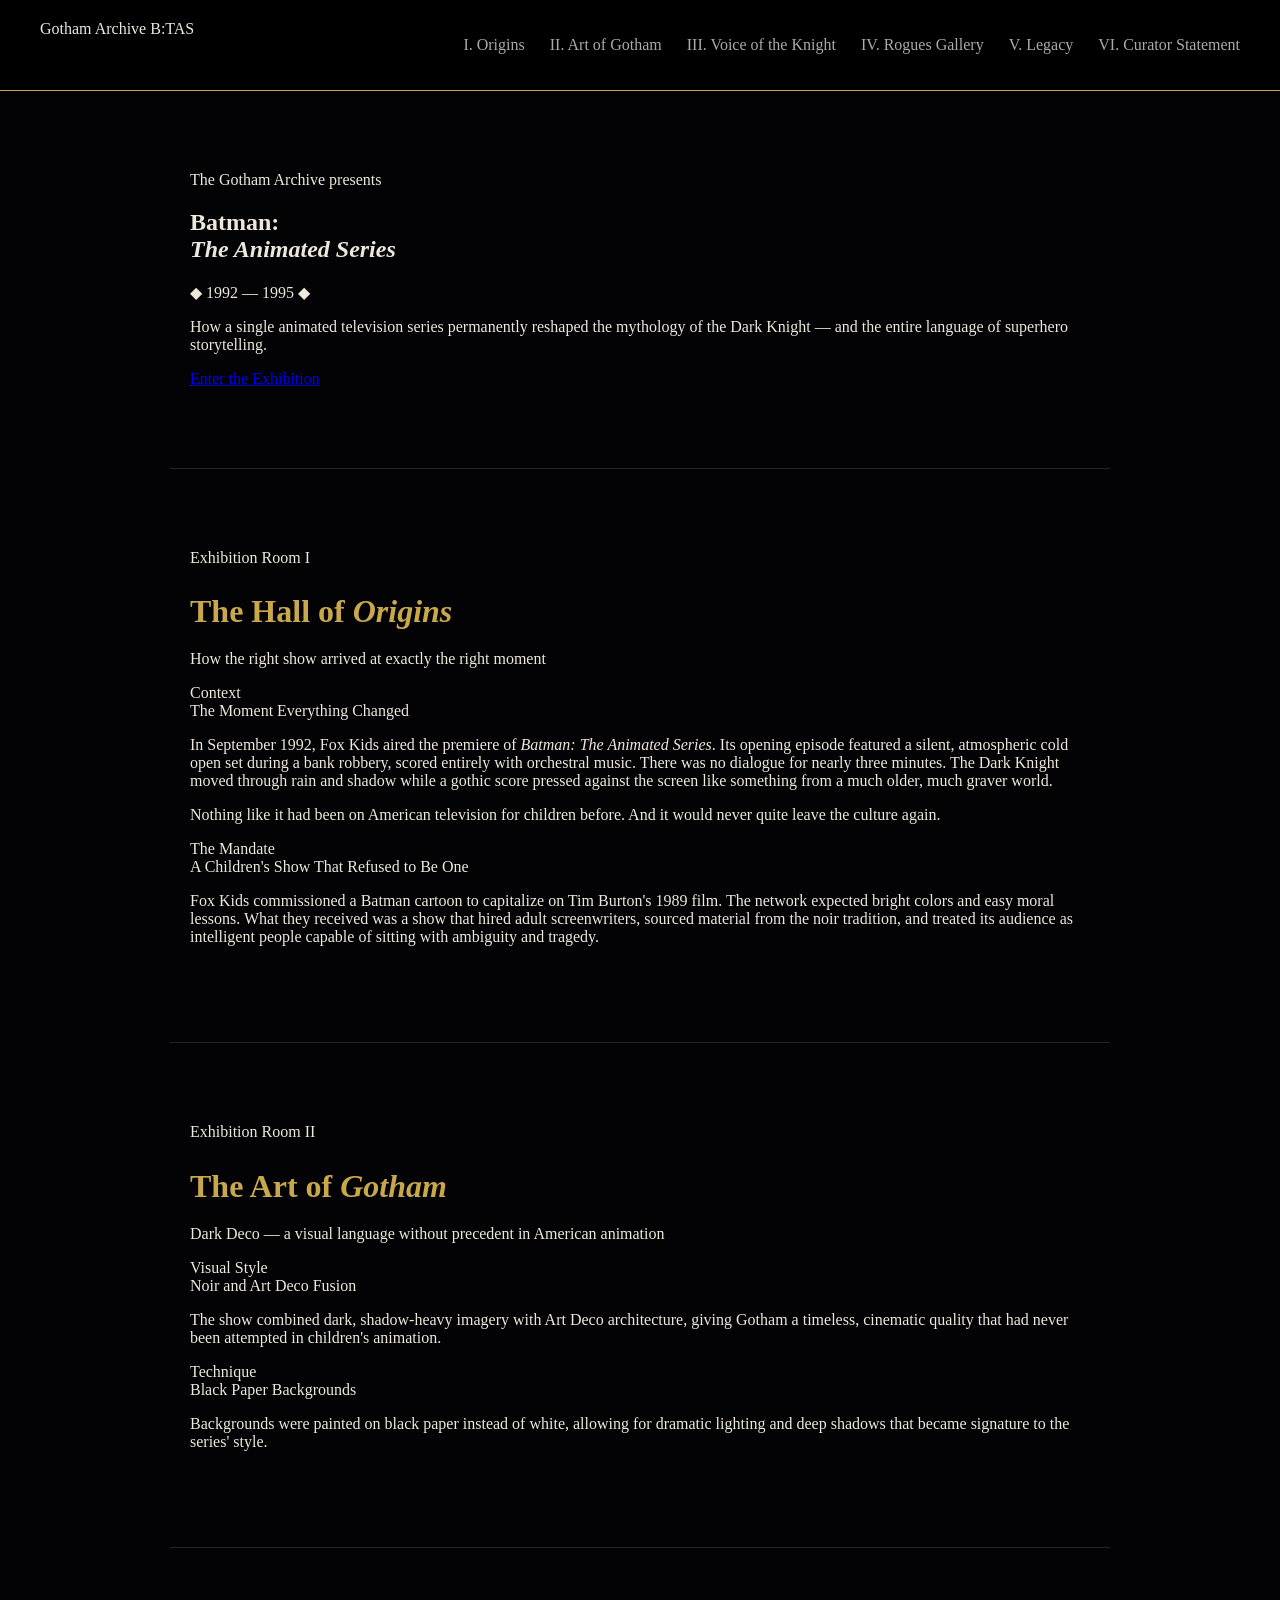
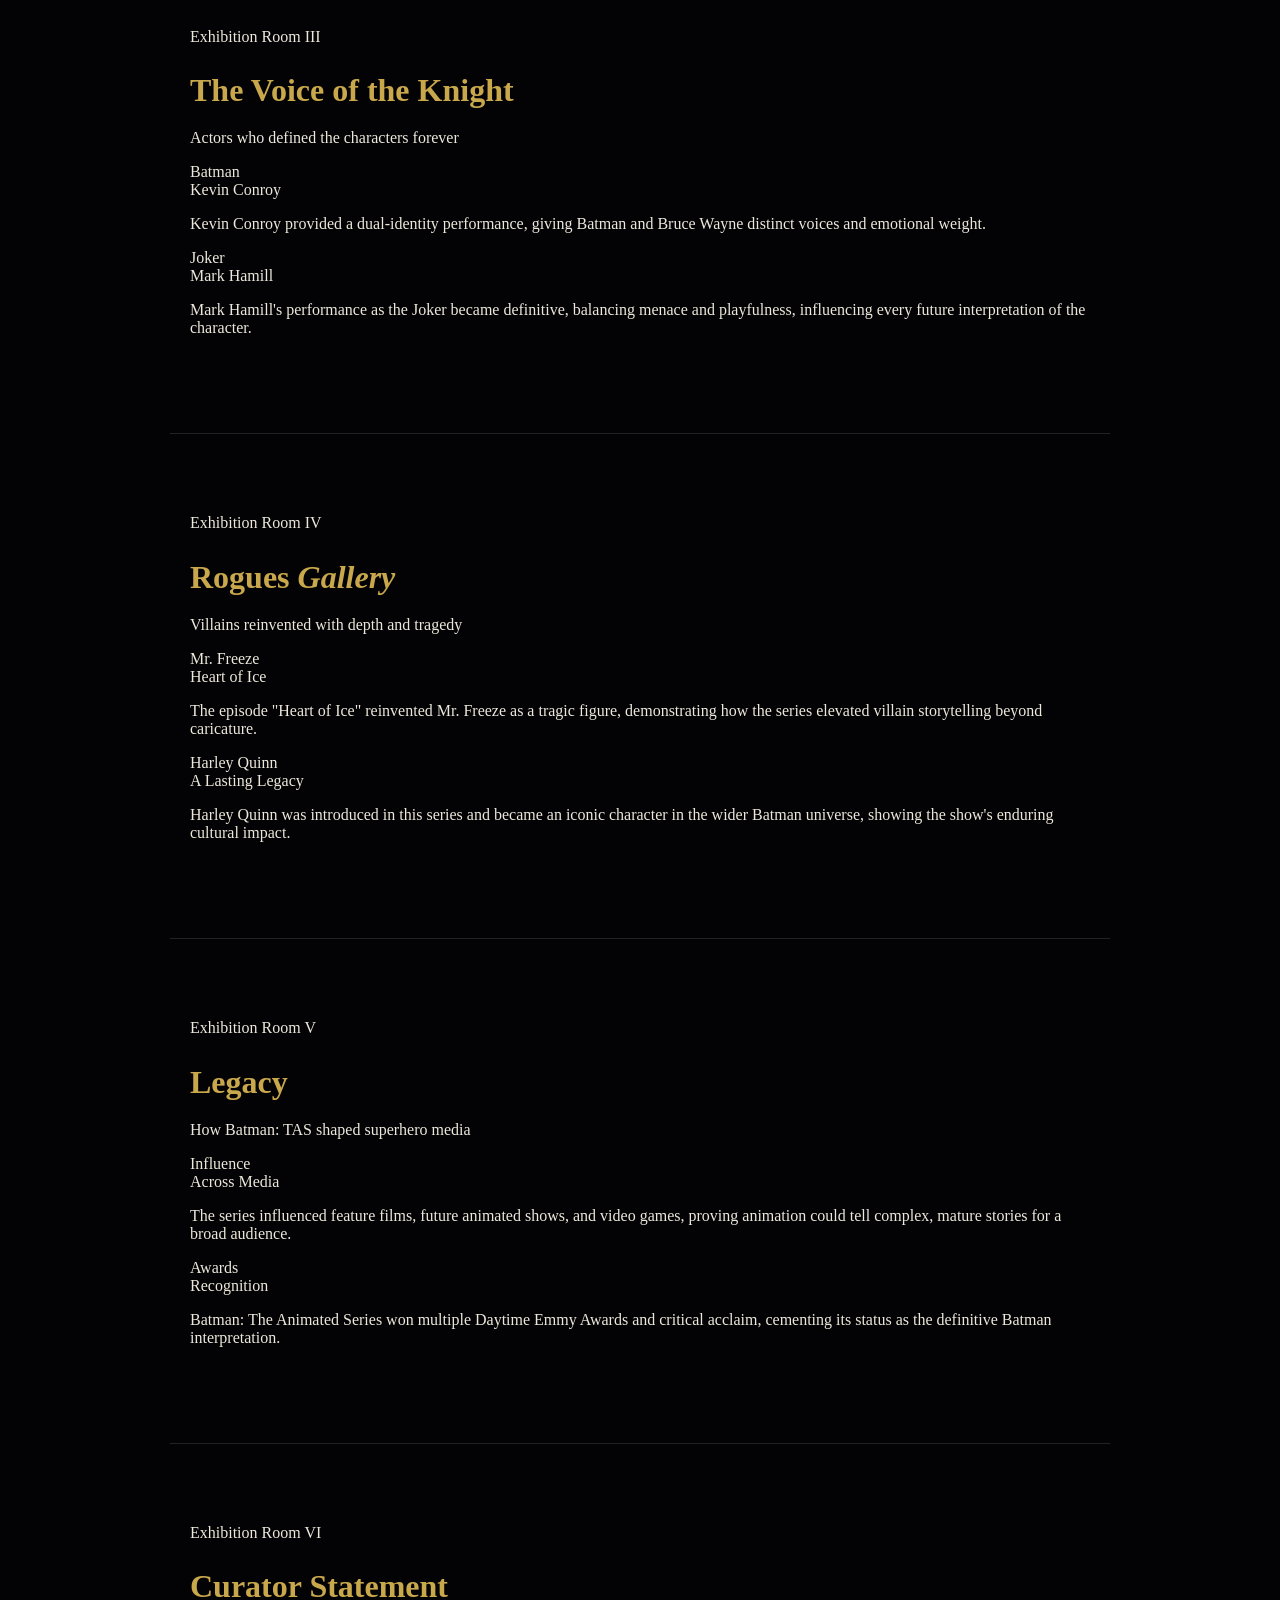
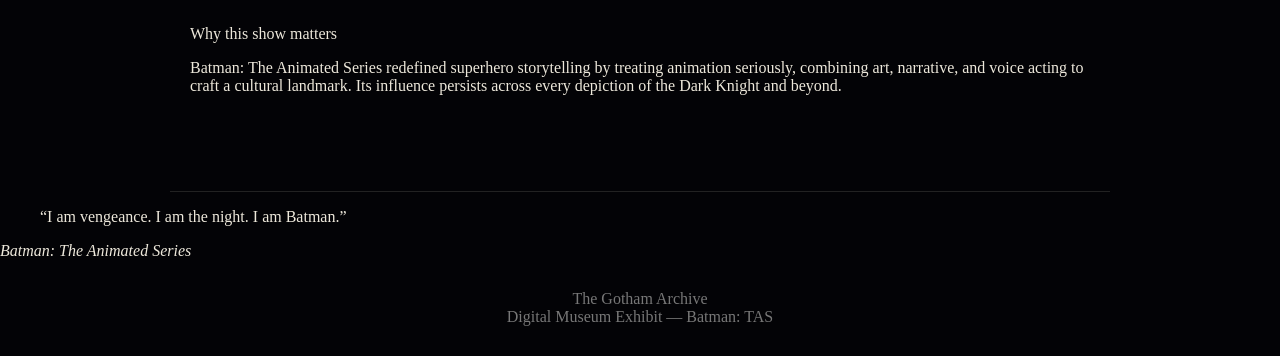
==== commit 76db911e: "4) '" ====
--- a/index.html
+++ b/index.html
@@ -1,90 +1,171 @@
 <!DOCTYPE html>
 <html lang="en">
 <head>
-  <meta charset="UTF-8" />
+  <meta charset="UTF-8"/>
   <meta name="viewport" content="width=device-width, initial-scale=1.0"/>
-  <title>The Gotham Archive</title>
-
-  <link href="https://fonts.googleapis.com/css2?family=Cormorant+Garamond&family=Josefin+Sans&display=swap" rel="stylesheet">
+  <title>The Gotham Archive — Batman: The Animated Series</title>
+  <!-- Link your external CSS here -->
   <link rel="stylesheet" href="styles.css">
 </head>
-
 <body>
 
+<!-- Navigation -->
 <nav>
-  <h1>The Gotham Archive</h1>
-  <ul>
-    <li><a href="#origins">Origins</a></li>
-    <li><a href="#art">Art</a></li>
-    <li><a href="#voice">Voice</a></li>
-    <li><a href="#legacy">Legacy</a></li>
+  <div class="nav-logo">Gotham Archive <span>B:TAS</span></div>
+  <ul class="nav-rooms">
+    <li><a href="#origins">I. Origins</a></li>
+    <li><a href="#artofgotham">II. Art of Gotham</a></li>
+    <li><a href="#voice">III. Voice of the Knight</a></li>
+    <li><a href="#rogues">IV. Rogues Gallery</a></li>
+    <li><a href="#legacy">V. Legacy</a></li>
+    <li><a href="#curator">VI. Curator Statement</a></li>
   </ul>
 </nav>
 
-<header class="hero">
-  <h2>Batman: The Animated Series</h2>
-  <p>How One Show Changed Everything</p>
-</header>
-
-<section id="origins">
-  <h2>Origins</h2>
-  <p>
-    In 1992, Batman: The Animated Series redefined superhero storytelling by
-    introducing darker themes, cinematic visuals, and emotional depth.
-  </p>
+<!-- Hero Section -->
+<section id="entrance">
+  <div class="hero-frame">
+    <div class="hero-subtitle">The Gotham Archive presents</div>
+    <h1 class="hero-title">Batman:<br/><em>The Animated Series</em></h1>
+    <div class="hero-year">◆ 1992 — 1995 ◆</div>
+    <p class="hero-tagline">How a single animated television series permanently reshaped the mythology of the Dark Knight — and the entire language of superhero storytelling.</p>
+    <a href="#origins" class="hero-enter">Enter the Exhibition</a>
+  </div>
 </section>
 
-<section id="art">
-  <h2>The Art of Gotham</h2>
-
-  <div class="artifact">
-    <h3>Dark Deco Style</h3>
-    <p>
-      The show combined film noir and Art Deco influences to create a unique
-      visual identity. Backgrounds were painted on black paper, giving Gotham
-      its signature dark tone.
-    </p>
+<!-- Exhibition Room I: Origins -->
+<section id="origins">
+  <div class="room-wrap">
+    <div class="room-header">
+      <div class="room-number">Exhibition Room I</div>
+      <h2 class="room-title">The Hall of <em>Origins</em></h2>
+      <p class="room-subtitle">How the right show arrived at exactly the right moment</p>
+    </div>
+    <div class="panel">
+      <div class="panel-label">Context</div>
+      <div class="panel-title">The Moment Everything Changed</div>
+      <p>In September 1992, Fox Kids aired the premiere of <em>Batman: The Animated Series</em>. Its opening episode featured a silent, atmospheric cold open set during a bank robbery, scored entirely with orchestral music. There was no dialogue for nearly three minutes. The Dark Knight moved through rain and shadow while a gothic score pressed against the screen like something from a much older, much graver world.</p>
+      <p>Nothing like it had been on American television for children before. And it would never quite leave the culture again.</p>
+    </div>
+    <div class="panel">
+      <div class="panel-label">The Mandate</div>
+      <div class="panel-title">A Children's Show That Refused to Be One</div>
+      <p>Fox Kids commissioned a Batman cartoon to capitalize on Tim Burton's 1989 film. The network expected bright colors and easy moral lessons. What they received was a show that hired adult screenwriters, sourced material from the noir tradition, and treated its audience as intelligent people capable of sitting with ambiguity and tragedy.</p>
+    </div>
   </div>
-
 </section>
 
-<section id="voice">
-  <h2>The Voice of the Knight</h2>
-
-  <div class="artifact">
-    <h3>Definitive Performances</h3>
-    <p>
-      The voice acting gave life to the characters, making them feel real and
-      emotionally grounded.
-    </p>
+<!-- Exhibition Room II: Art of Gotham -->
+<section id="artofgotham">
+  <div class="room-wrap">
+    <div class="room-header">
+      <div class="room-number">Exhibition Room II</div>
+      <h2 class="room-title">The Art of <em>Gotham</em></h2>
+      <p class="room-subtitle">Dark Deco — a visual language without precedent in American animation</p>
+    </div>
+    <div class="panel">
+      <div class="panel-label">Visual Style</div>
+      <div class="panel-title">Noir and Art Deco Fusion</div>
+      <p>The show combined dark, shadow-heavy imagery with Art Deco architecture, giving Gotham a timeless, cinematic quality that had never been attempted in children's animation.</p>
+    </div>
+    <div class="panel">
+      <div class="panel-label">Technique</div>
+      <div class="panel-title">Black Paper Backgrounds</div>
+      <p>Backgrounds were painted on black paper instead of white, allowing for dramatic lighting and deep shadows that became signature to the series' style.</p>
+    </div>
   </div>
-
 </section>
 
-<section id="legacy">
-  <h2>Legacy</h2>
-
-  <div class="artifact">
-    <h3>Cultural Impact</h3>
-    <p>
-      The series influenced future superhero films, shows, and video games,
-      setting a new standard for storytelling in animation.
-    </p>
+<!-- Exhibition Room III: Voice of the Knight -->
+<section id="voice">
+  <div class="room-wrap">
+    <div class="room-header">
+      <div class="room-number">Exhibition Room III</div>
+      <h2 class="room-title">The Voice of the Knight</h2>
+      <p class="room-subtitle">Actors who defined the characters forever</p>
+    </div>
+    <div class="panel">
+      <div class="panel-label">Batman</div>
+      <div class="panel-title">Kevin Conroy</div>
+      <p>Kevin Conroy provided a dual-identity performance, giving Batman and Bruce Wayne distinct voices and emotional weight.</p>
+    </div>
+    <div class="panel">
+      <div class="panel-label">Joker</div>
+      <div class="panel-title">Mark Hamill</div>
+      <p>Mark Hamill's performance as the Joker became definitive, balancing menace and playfulness, influencing every future interpretation of the character.</p>
+    </div>
   </div>
-
 </section>
 
-<!-- 🔥 Emotional museum moment -->
-<div class="quote">
-  <blockquote>
-    “I am vengeance. I am the night. I am Batman.”
-  </blockquote>
+<!-- Exhibition Room IV: Rogues Gallery -->
+<section id="rogues">
+  <div class="room-wrap">
+    <div class="room-header">
+      <div class="room-number">Exhibition Room IV</div>
+      <h2 class="room-title">Rogues <em>Gallery</em></h2>
+      <p class="room-subtitle">Villains reinvented with depth and tragedy</p>
+    </div>
+    <div class="panel">
+      <div class="panel-label">Mr. Freeze</div>
+      <div class="panel-title">Heart of Ice</div>
+      <p>The episode "Heart of Ice" reinvented Mr. Freeze as a tragic figure, demonstrating how the series elevated villain storytelling beyond caricature.</p>
+    </div>
+    <div class="panel">
+      <div class="panel-label">Harley Quinn</div>
+      <div class="panel-title">A Lasting Legacy</div>
+      <p>Harley Quinn was introduced in this series and became an iconic character in the wider Batman universe, showing the show's enduring cultural impact.</p>
+    </div>
+  </div>
+</section>
+
+<!-- Exhibition Room V: Legacy -->
+<section id="legacy">
+  <div class="room-wrap">
+    <div class="room-header">
+      <div class="room-number">Exhibition Room V</div>
+      <h2 class="room-title">Legacy</h2>
+      <p class="room-subtitle">How Batman: TAS shaped superhero media</p>
+    </div>
+    <div class="panel">
+      <div class="panel-label">Influence</div>
+      <div class="panel-title">Across Media</div>
+      <p>The series influenced feature films, future animated shows, and video games, proving animation could tell complex, mature stories for a broad audience.</p>
+    </div>
+    <div class="panel">
+      <div class="panel-label">Awards</div>
+      <div class="panel-title">Recognition</div>
+      <p>Batman: The Animated Series won multiple Daytime Emmy Awards and critical acclaim, cementing its status as the definitive Batman interpretation.</p>
+    </div>
+  </div>
+</section>
+
+<!-- Exhibition Room VI: Curator Statement -->
+<section id="curator">
+  <div class="room-wrap">
+    <div class="room-header">
+      <div class="room-number">Exhibition Room VI</div>
+      <h2 class="room-title">Curator Statement</h2>
+      <p class="room-subtitle">Why this show matters</p>
+    </div>
+    <div class="panel">
+      <p>Batman: The Animated Series redefined superhero storytelling by treating animation seriously, combining art, narrative, and voice acting to craft a cultural landmark. Its influence persists across every depiction of the Dark Knight and beyond.</p>
+    </div>
+  </div>
+</section>
+
+<!-- Quote Section -->
+<div class="exhibit-quote">
+  <blockquote>“I am vengeance. I am the night. I am Batman.”</blockquote>
+  <cite>Batman: The Animated Series</cite>
 </div>
 
+<!-- Footer -->
 <footer>
-  <p>Digital Museum Exhibit</p>
+  <div class="footer-logo">The Gotham Archive</div>
+  <div class="footer-meta">Digital Museum Exhibit — Batman: TAS</div>
 </footer>
 
+<!-- Link external JS here -->
 <script src="script.js"></script>
 </body>
 </html>
--- a/styles.css
+++ b/styles.css
@@ -5,56 +5,97 @@
   font-family: 'Cormorant Garamond', serif;
 }
 
+/* NAVBAR */
 nav {
   display: flex;
   justify-content: space-between;
-  padding: 15px;
-  background: black;
+  padding: 20px 40px;
+  background: rgba(0,0,0,0.95);
   border-bottom: 1px solid #C9A84C;
+  position: sticky;
+  top: 0;
+}
+
+nav h1 {
+  color: #C9A84C;
+  letter-spacing: 2px;
 }
 
 nav ul {
   list-style: none;
   display: flex;
-  gap: 15px;
+  gap: 25px;
 }
 
 nav a {
-  color: #C9A84C;
+  color: #aaa;
   text-decoration: none;
+  transition: 0.3s;
 }
 
+nav a:hover {
+  color: #C9A84C;
+}
+
+/* HERO */
 .hero {
   text-align: center;
-  padding: 100px 20px;
+  padding: 140px 20px;
+  border-bottom: 1px solid #222;
 }
 
+.hero h2 {
+  font-size: 3rem;
+  color: #EDE8DB;
+}
+
+.hero p {
+  color: #C9A84C;
+  letter-spacing: 2px;
+}
+
+/* SECTIONS */
 section {
-  padding: 60px 20px;
-  border-bottom: 1px solid #333;
+  padding: 80px 20px;
+  border-bottom: 1px solid #222;
+  max-width: 900px;
+  margin: auto;
 }
 
 h2 {
   color: #C9A84C;
+  font-size: 2rem;
+  margin-bottom: 20px;
 }
 
+/* ARTIFACT CARDS */
 .artifact {
-  margin-top: 20px;
-  padding: 15px;
+  margin-top: 25px;
+  padding: 20px;
   border: 1px solid #444;
-  background: #0a0a18;
+  background: #0A0A18;
+  transition: 0.3s;
 }
 
+.artifact:hover {
+  border-color: #C9A84C;
+  transform: translateY(-5px);
+}
+
+/* QUOTE */
 .quote {
   text-align: center;
-  padding: 60px 20px;
+  padding: 100px 20px;
   font-style: italic;
-  font-size: 1.3rem;
+  font-size: 1.5rem;
   color: #C9A84C;
+  border-top: 1px solid #222;
+  border-bottom: 1px solid #222;
 }
 
+/* FOOTER */
 footer {
   text-align: center;
-  padding: 20px;
-  border-top: 1px solid #333;
+  padding: 30px;
+  color: #777;
 }
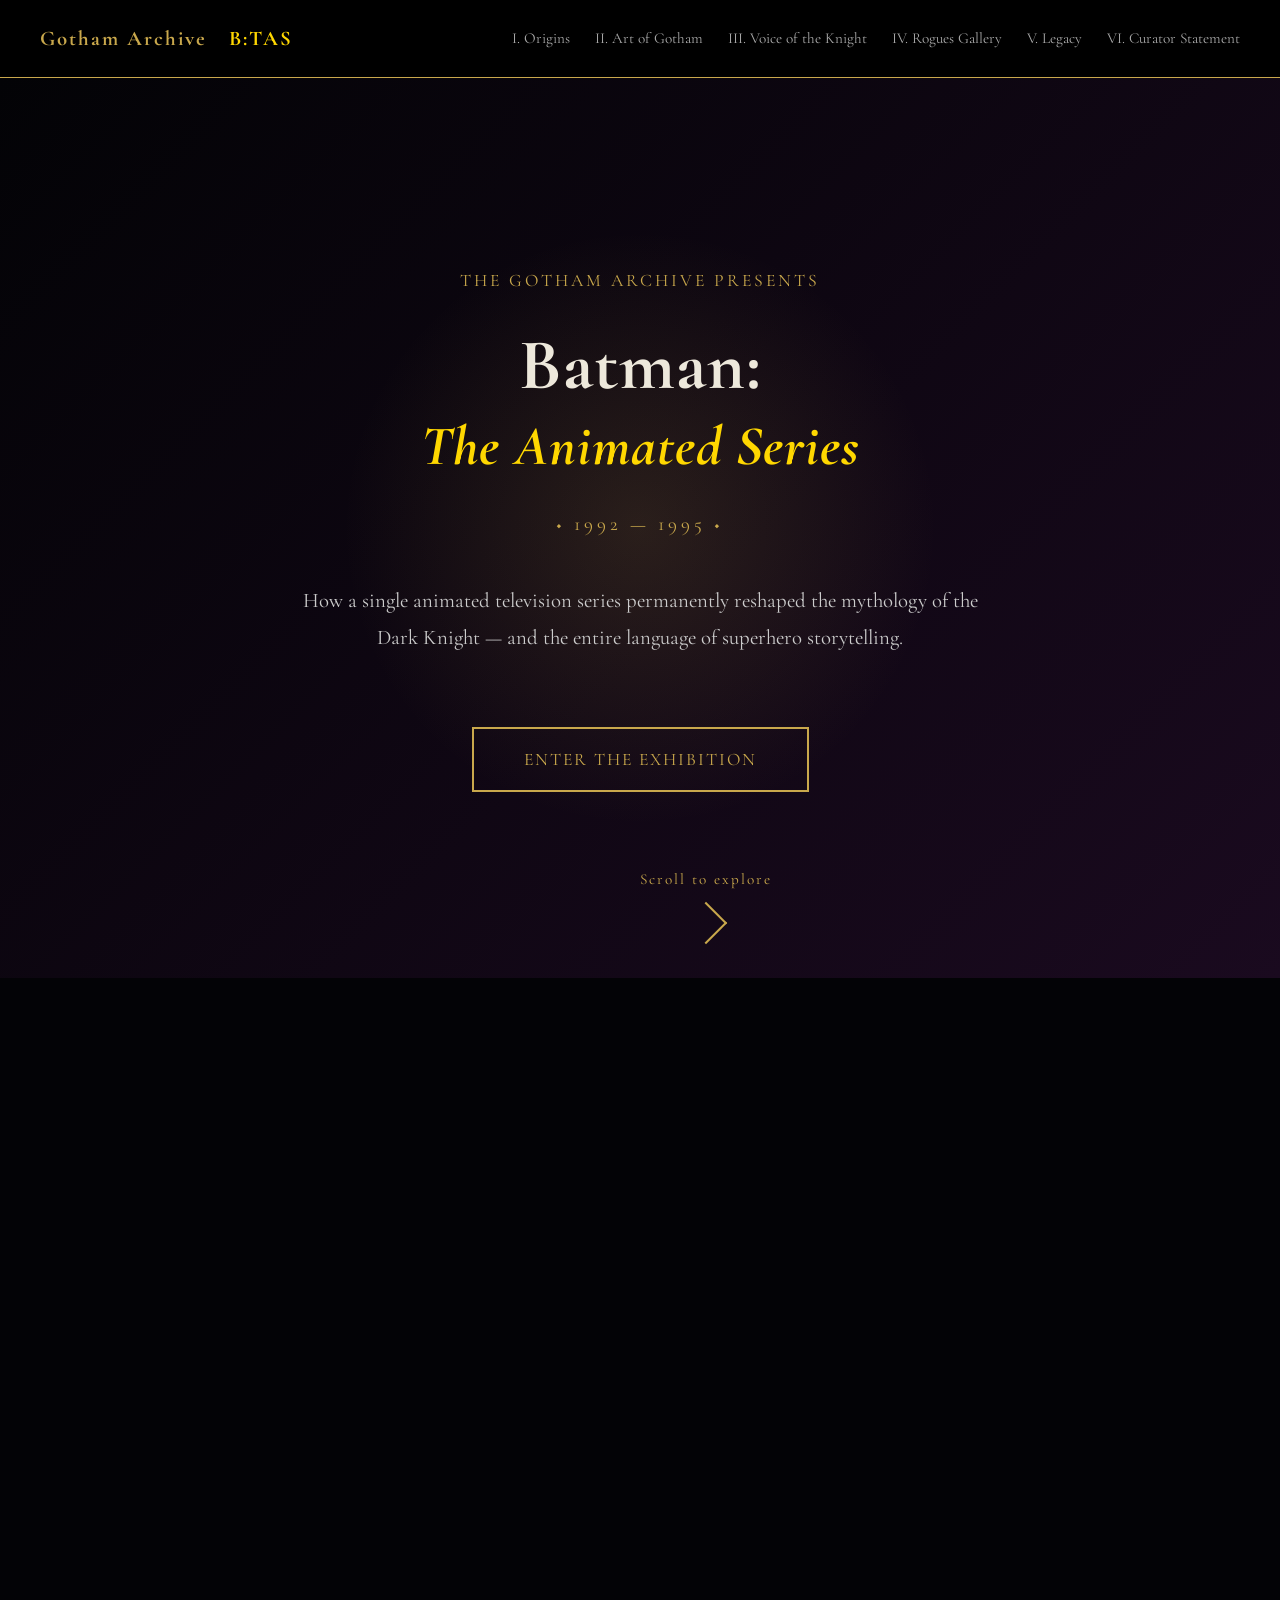
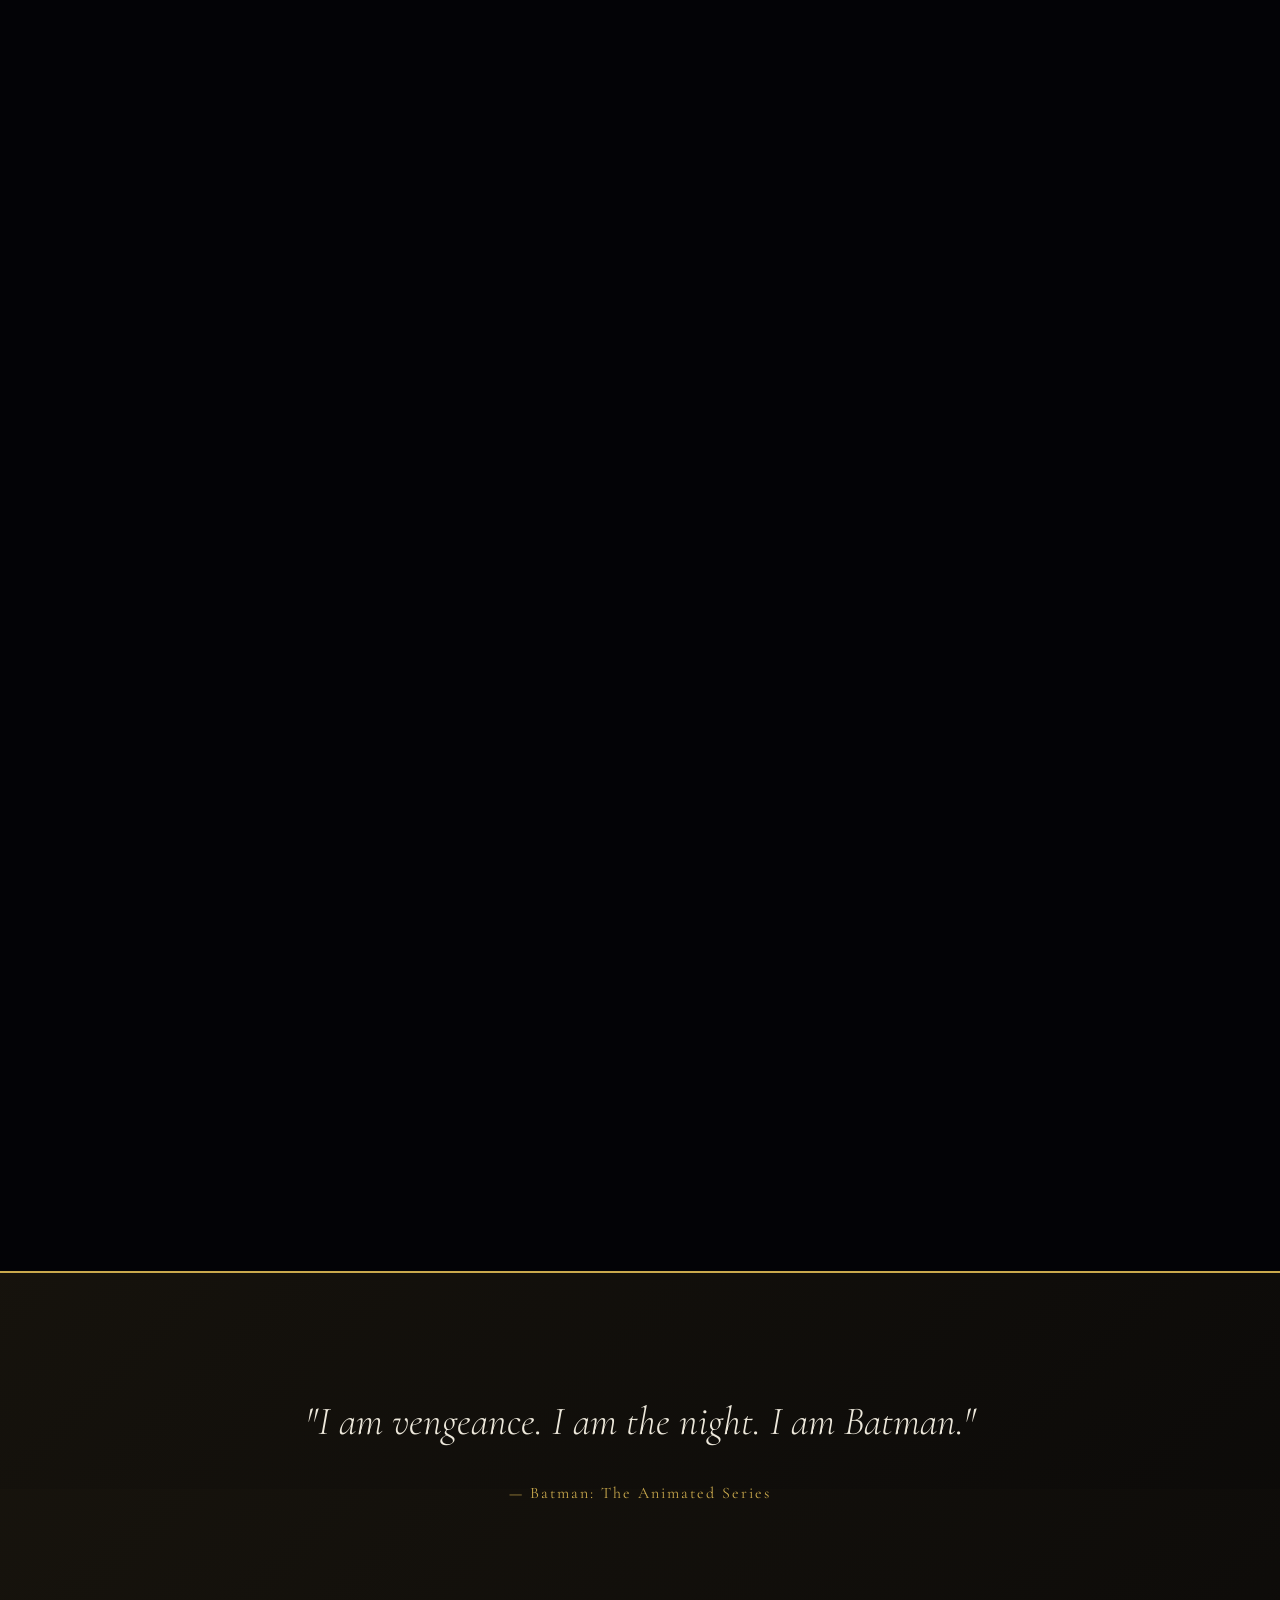
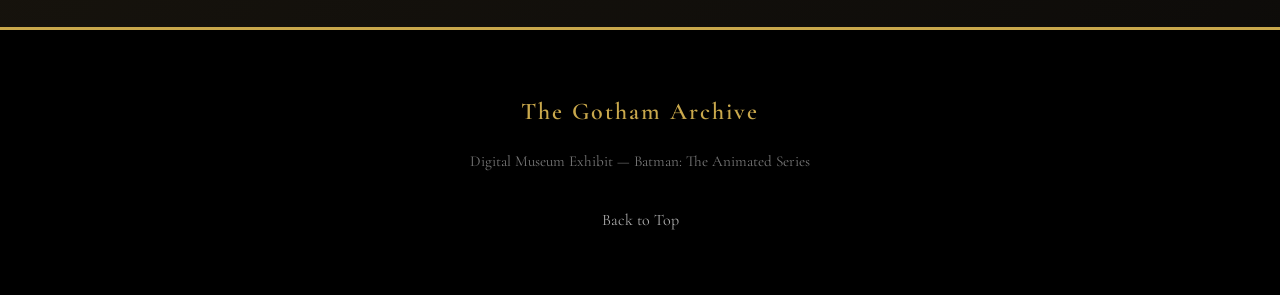
==== commit a4afe239: "scorlly" ====
--- a/index.html
+++ b/index.html
@@ -4,13 +4,13 @@
   <meta charset="UTF-8"/>
   <meta name="viewport" content="width=device-width, initial-scale=1.0"/>
   <title>The Gotham Archive — Batman: The Animated Series</title>
-  <!-- Link your external CSS here -->
   <link rel="stylesheet" href="styles.css">
+  <link href="https://fonts.googleapis.com/css2?family=Cormorant+Garamond:wght@400;600;700&family=IBM+Plex+Mono:wght@400;600&display=swap" rel="stylesheet">
 </head>
 <body>
 
 <!-- Navigation -->
-<nav>
+<nav class="navbar">
   <div class="nav-logo">Gotham Archive <span>B:TAS</span></div>
   <ul class="nav-rooms">
     <li><a href="#origins">I. Origins</a></li>
@@ -22,147 +22,208 @@
   </ul>
 </nav>
 
-<!-- Hero Section -->
-<section id="entrance">
-  <div class="hero-frame">
-    <div class="hero-subtitle">The Gotham Archive presents</div>
-    <h1 class="hero-title">Batman:<br/><em>The Animated Series</em></h1>
-    <div class="hero-year">◆ 1992 — 1995 ◆</div>
-    <p class="hero-tagline">How a single animated television series permanently reshaped the mythology of the Dark Knight — and the entire language of superhero storytelling.</p>
-    <a href="#origins" class="hero-enter">Enter the Exhibition</a>
-  </div>
-</section>
+<!-- Hero Section with Parallax -->
+<section id="entrance" class="hero-section">
+  <div class="hero-background">
+    <div class="hero-glow"></div>
+  </div>
+  <div class="hero-frame scroll-fade-in">
+    <div class="hero-subtitle scroll-up">The Gotham Archive presents</div>
+    <h1 class="hero-title scroll-up-delay-1">Batman:<br/><em>The Animated Series</em></h1>
+    <div class="hero-year scroll-up-delay-2">◆ 1992 — 1995 ◆</div>
+    <p class="hero-tagline scroll-up-delay-3">How a single animated television series permanently reshaped the mythology of the Dark Knight — and the entire language of superhero storytelling.</p>
+    <a href="#origins" class="hero-enter scroll-up-delay-4">Enter the Exhibition</a>
+  </div>
+  <div class="scroll-indicator">
+    <span>Scroll to explore</span>
+    <div class="scroll-arrow"></div>
+  </div>
+</section>
+
 
 <!-- Exhibition Room I: Origins -->
-<section id="origins">
-  <div class="room-wrap">
-    <div class="room-header">
-      <div class="room-number">Exhibition Room I</div>
-      <h2 class="room-title">The Hall of <em>Origins</em></h2>
-      <p class="room-subtitle">How the right show arrived at exactly the right moment</p>
-    </div>
-    <div class="panel">
-      <div class="panel-label">Context</div>
-      <div class="panel-title">The Moment Everything Changed</div>
-      <p>In September 1992, Fox Kids aired the premiere of <em>Batman: The Animated Series</em>. Its opening episode featured a silent, atmospheric cold open set during a bank robbery, scored entirely with orchestral music. There was no dialogue for nearly three minutes. The Dark Knight moved through rain and shadow while a gothic score pressed against the screen like something from a much older, much graver world.</p>
-      <p>Nothing like it had been on American television for children before. And it would never quite leave the culture again.</p>
-    </div>
-    <div class="panel">
-      <div class="panel-label">The Mandate</div>
-      <div class="panel-title">A Children's Show That Refused to Be One</div>
-      <p>Fox Kids commissioned a Batman cartoon to capitalize on Tim Burton's 1989 film. The network expected bright colors and easy moral lessons. What they received was a show that hired adult screenwriters, sourced material from the noir tradition, and treated its audience as intelligent people capable of sitting with ambiguity and tragedy.</p>
+<section id="origins" class="exhibition-room scroll-reveal">
+  <div class="room-wrap">
+    <div class="room-header">
+      <div class="room-number scroll-slide-in">Exhibition Room I</div>
+      <h2 class="room-title scroll-slide-in-delay-1">The Hall of <em>Origins</em></h2>
+      <p class="room-subtitle scroll-slide-in-delay-2">How the right show arrived at exactly the right moment</p>
+    </div>
+    
+    <div class="scroll-container">
+      <div class="panel scroll-pop-in">
+        <div class="panel-label">Context</div>
+        <div class="panel-title">The Moment Everything Changed</div>
+        <p>In September 1992, Fox Kids aired the premiere of <em>Batman: The Animated Series</em>. Its opening episode featured a silent, atmospheric cold open set during a bank robbery, scored entirely with orchestral music. There was no dialogue for nearly three minutes. The Dark Knight moved through rain and shadow while a gothic score pressed against the screen like something from a much older, much graver world.</p>
+        <p>Nothing like it had been on American television for children before. And it would never quite leave the culture again.</p>
+      </div>
+      <div class="panel scroll-pop-in-delay-1">
+        <div class="panel-label">The Mandate</div>
+        <div class="panel-title">A Children's Show That Refused to Be One</div>
+        <p>Fox Kids commissioned a Batman cartoon to capitalize on Tim Burton's 1989 film. The network expected bright colors and easy moral lessons. What they received was a show that hired adult screenwriters, sourced material from the noir tradition, and treated its audience as intelligent people capable of sitting with ambiguity and tragedy.</p>
+        <p><a href="details/origins.html" class="panel-link">Learn more about the show's origins →</a></p>
+      </div>
+      <div class="panel scroll-pop-in-delay-2">
+        <div class="panel-label">Reception</div>
+        <div class="panel-title">Cultural Impact from Day One</div>
+        <p>The series immediately resonated with audiences beyond the target demographic. Critics and educators praised its sophistication, while children connected with its emotional depth. This broad appeal set the stage for a five-season run that would reshape how animation was perceived in America.</p>
+      </div>
     </div>
   </div>
 </section>
 
 <!-- Exhibition Room II: Art of Gotham -->
-<section id="artofgotham">
-  <div class="room-wrap">
-    <div class="room-header">
-      <div class="room-number">Exhibition Room II</div>
-      <h2 class="room-title">The Art of <em>Gotham</em></h2>
-      <p class="room-subtitle">Dark Deco — a visual language without precedent in American animation</p>
-    </div>
-    <div class="panel">
-      <div class="panel-label">Visual Style</div>
-      <div class="panel-title">Noir and Art Deco Fusion</div>
-      <p>The show combined dark, shadow-heavy imagery with Art Deco architecture, giving Gotham a timeless, cinematic quality that had never been attempted in children's animation.</p>
-    </div>
-    <div class="panel">
-      <div class="panel-label">Technique</div>
-      <div class="panel-title">Black Paper Backgrounds</div>
-      <p>Backgrounds were painted on black paper instead of white, allowing for dramatic lighting and deep shadows that became signature to the series' style.</p>
+<section id="artofgotham" class="exhibition-room scroll-reveal">
+  <div class="room-wrap">
+    <div class="room-header">
+      <div class="room-number scroll-slide-in">Exhibition Room II</div>
+      <h2 class="room-title scroll-slide-in-delay-1">The Art of <em>Gotham</em></h2>
+      <p class="room-subtitle scroll-slide-in-delay-2">Dark Deco — a visual language without precedent in American animation</p>
+    </div>
+    
+    <div class="scroll-container">
+      <div class="panel scroll-pop-in">
+        <div class="panel-label">Visual Style</div>
+        <div class="panel-title">Noir and Art Deco Fusion</div>
+        <p>The show combined dark, shadow-heavy imagery with Art Deco architecture, giving Gotham a timeless, cinematic quality that had never been attempted in children's animation. The visual language was as much a character as any on screen.</p>
+        <p><a href="details/animation.html" class="panel-link">Explore the animation techniques →</a></p>
+      </div>
+      <div class="panel scroll-pop-in-delay-1">
+        <div class="panel-label">Technique</div>
+        <div class="panel-title">Black Paper Backgrounds</div>
+        <p>Backgrounds were painted on black paper instead of white, allowing for dramatic lighting and deep shadows that became signature to the series' style. This choice influenced the mood of every frame and influenced animators for decades to come.</p>
+      </div>
+      <div class="panel scroll-pop-in-delay-2">
+        <div class="panel-label">Legacy</div>
+        <div class="panel-title">Inspiring Modern Animation</div>
+        <p>The "Dark Deco" aesthetic became iconic, inspiring everything from video games to films. Artists cite the show's visual approach as fundamental to their understanding of color, shadow, and cinematic storytelling in animated form.</p>
+      </div>
     </div>
   </div>
 </section>
 
 <!-- Exhibition Room III: Voice of the Knight -->
-<section id="voice">
-  <div class="room-wrap">
-    <div class="room-header">
-      <div class="room-number">Exhibition Room III</div>
-      <h2 class="room-title">The Voice of the Knight</h2>
-      <p class="room-subtitle">Actors who defined the characters forever</p>
-    </div>
-    <div class="panel">
-      <div class="panel-label">Batman</div>
-      <div class="panel-title">Kevin Conroy</div>
-      <p>Kevin Conroy provided a dual-identity performance, giving Batman and Bruce Wayne distinct voices and emotional weight.</p>
-    </div>
-    <div class="panel">
-      <div class="panel-label">Joker</div>
-      <div class="panel-title">Mark Hamill</div>
-      <p>Mark Hamill's performance as the Joker became definitive, balancing menace and playfulness, influencing every future interpretation of the character.</p>
+<section id="voice" class="exhibition-room scroll-reveal">
+  <div class="room-wrap">
+    <div class="room-header">
+      <div class="room-number scroll-slide-in">Exhibition Room III</div>
+      <h2 class="room-title scroll-slide-in-delay-1">The Voice of the Knight</h2>
+      <p class="room-subtitle scroll-slide-in-delay-2">Actors who defined the characters forever</p>
+    </div>
+    
+    <div class="scroll-container">
+      <div class="panel scroll-pop-in">
+        <div class="panel-label">Batman</div>
+        <div class="panel-title">Kevin Conroy</div>
+        <p>Kevin Conroy provided a dual-identity performance, giving Batman and Bruce Wayne distinct voices and emotional weight. His Batman was authoritative yet vulnerable, creating a character that resonated across generations.</p>
+        <p><a href="details/cast.html#kevin-conroy" class="panel-link">Read Kevin Conroy's biography →</a></p>
+      </div>
+      <div class="panel scroll-pop-in-delay-1">
+        <div class="panel-label">The Joker</div>
+        <div class="panel-title">Mark Hamill</div>
+        <p>Mark Hamill's performance as the Joker became definitive, balancing menace and playfulness, influencing every future interpretation of the character. His laugh became instantly iconic and inimitable.</p>
+      </div>
+      <div class="panel scroll-pop-in-delay-2">
+        <div class="panel-label">Supporting Cast</div>
+        <div class="panel-title">Ensemble Excellence</div>
+        <p>From Arleen Sorkin as Harley Quinn to Paul Dini as creator and writer, the series assembled extraordinary talent that elevated voice acting as an art form in animation.</p>
+      </div>
     </div>
   </div>
 </section>
 
 <!-- Exhibition Room IV: Rogues Gallery -->
-<section id="rogues">
-  <div class="room-wrap">
-    <div class="room-header">
-      <div class="room-number">Exhibition Room IV</div>
-      <h2 class="room-title">Rogues <em>Gallery</em></h2>
-      <p class="room-subtitle">Villains reinvented with depth and tragedy</p>
-    </div>
-    <div class="panel">
-      <div class="panel-label">Mr. Freeze</div>
-      <div class="panel-title">Heart of Ice</div>
-      <p>The episode "Heart of Ice" reinvented Mr. Freeze as a tragic figure, demonstrating how the series elevated villain storytelling beyond caricature.</p>
-    </div>
-    <div class="panel">
-      <div class="panel-label">Harley Quinn</div>
-      <div class="panel-title">A Lasting Legacy</div>
-      <p>Harley Quinn was introduced in this series and became an iconic character in the wider Batman universe, showing the show's enduring cultural impact.</p>
+<section id="rogues" class="exhibition-room scroll-reveal">
+  <div class="room-wrap">
+    <div class="room-header">
+      <div class="room-number scroll-slide-in">Exhibition Room IV</div>
+      <h2 class="room-title scroll-slide-in-delay-1">Rogues <em>Gallery</em></h2>
+      <p class="room-subtitle scroll-slide-in-delay-2">Villains reinvented with depth and tragedy</p>
+    </div>
+    
+    <div class="scroll-container">
+      <div class="panel scroll-pop-in">
+        <div class="panel-label">Mr. Freeze</div>
+        <div class="panel-title">Heart of Ice</div>
+        <p>The episode "Heart of Ice" reinvented Mr. Freeze as a tragic figure, demonstrating how the series elevated villain storytelling beyond caricature. Victor Fries became a sympathetic character driven by loss and desperation.</p>
+        <p><a href="details/villains.html#freeze" class="panel-link">Learn about the rogues gallery →</a></p>
+      </div>
+      <div class="panel scroll-pop-in-delay-1">
+        <div class="panel-label">Harley Quinn</div>
+        <div class="panel-title">A Character Made for the Ages</div>
+        <p>Harley Quinn was created specifically for this series and became an iconic character in the wider Batman universe. Her introduction showed the show's ability to generate lasting cultural artifacts.</p>
+      </div>
+      <div class="panel scroll-pop-in-delay-2">
+        <div class="panel-label">Two-Face & Others</div>
+        <div class="panel-title">Complex Antagonists</div>
+        <p>From Two-Face's split psyche to Poison Ivy's environmental extremism, the series treated villains as fully realized characters with motivations, backstories, and moral complexity.</p>
+      </div>
     </div>
   </div>
 </section>
 
 <!-- Exhibition Room V: Legacy -->
-<section id="legacy">
-  <div class="room-wrap">
-    <div class="room-header">
-      <div class="room-number">Exhibition Room V</div>
-      <h2 class="room-title">Legacy</h2>
-      <p class="room-subtitle">How Batman: TAS shaped superhero media</p>
-    </div>
-    <div class="panel">
-      <div class="panel-label">Influence</div>
-      <div class="panel-title">Across Media</div>
-      <p>The series influenced feature films, future animated shows, and video games, proving animation could tell complex, mature stories for a broad audience.</p>
-    </div>
-    <div class="panel">
-      <div class="panel-label">Awards</div>
-      <div class="panel-title">Recognition</div>
-      <p>Batman: The Animated Series won multiple Daytime Emmy Awards and critical acclaim, cementing its status as the definitive Batman interpretation.</p>
+<section id="legacy" class="exhibition-room scroll-reveal">
+  <div class="room-wrap">
+    <div class="room-header">
+      <div class="room-number scroll-slide-in">Exhibition Room V</div>
+      <h2 class="room-title scroll-slide-in-delay-1">Legacy & <em>Influence</em></h2>
+      <p class="room-subtitle scroll-slide-in-delay-2">How Batman: TAS shaped superhero media forever</p>
+    </div>
+    
+    <div class="scroll-container">
+      <div class="panel scroll-pop-in">
+        <div class="panel-label">Media Impact</div>
+        <div class="panel-title">Across Mediums</div>
+        <p>The series influenced feature films, future animated shows, and video games, proving animation could tell complex, mature stories for a broad audience. The success changed how studios greenlit animated projects.</p>
+      </div>
+      <div class="panel scroll-pop-in-delay-1">
+        <div class="panel-label">Awards & Recognition</div>
+        <div class="panel-title">Critical Acclaim</div>
+        <p>Batman: The Animated Series won multiple Daytime Emmy Awards and critical acclaim, cementing its status as the definitive Batman interpretation and the greatest superhero animated series ever made.</p>
+        <p><a href="details/awards.html" class="panel-link">See awards and accolades →</a></p>
+      </div>
+      <div class="panel scroll-pop-in-delay-2">
+        <div class="panel-label">Modern Era</div>
+        <div class="panel-title">Still Relevant Today</div>
+        <p>Decades after its finale, the series remains in active rotation, introducing new generations to its sophisticated storytelling. It stands as proof that quality, respect for the audience, and artistic integrity create lasting cultural touchstones.</p>
+      </div>
     </div>
   </div>
 </section>
 
 <!-- Exhibition Room VI: Curator Statement -->
-<section id="curator">
-  <div class="room-wrap">
-    <div class="room-header">
-      <div class="room-number">Exhibition Room VI</div>
-      <h2 class="room-title">Curator Statement</h2>
-      <p class="room-subtitle">Why this show matters</p>
-    </div>
-    <div class="panel">
-      <p>Batman: The Animated Series redefined superhero storytelling by treating animation seriously, combining art, narrative, and voice acting to craft a cultural landmark. Its influence persists across every depiction of the Dark Knight and beyond.</p>
-    </div>
-  </div>
-</section>
-
-<!-- Quote Section -->
-<div class="exhibit-quote">
-  <blockquote>“I am vengeance. I am the night. I am Batman.”</blockquote>
-  <cite>Batman: The Animated Series</cite>
-</div>
+<section id="curator" class="exhibition-room scroll-reveal">
+  <div class="room-wrap">
+    <div class="room-header">
+      <div class="room-number scroll-slide-in">Exhibition Room VI</div>
+      <h2 class="room-title scroll-slide-in-delay-1">Curator Statement</h2>
+      <p class="room-subtitle scroll-slide-in-delay-2">Why this show matters, still</p>
+    </div>
+    
+    <div class="panel curator-statement scroll-pop-in">
+      <p>Batman: The Animated Series redefined superhero storytelling by treating animation seriously, combining art, narrative, and voice acting to craft a cultural landmark. Its influence persists across every depiction of the Dark Knight and far beyond.</p>
+      <p>In choosing Batman: TAS as the subject of this digital exhibition, we acknowledge a show that refused to compromise. It treated its audience with respect, its craft with devotion, and its story with gravity. These choices—made in 1992—remain radical today.</p>
+      <p>This is how stories endure. This is what timeless means.</p>
+    </div>
+  </div>
+</section>
+
+<!-- Quote Section with Parallax -->
+<section class="exhibit-quote scroll-parallax">
+  <div class="quote-inner scroll-fade-in">
+    <blockquote>"I am vengeance. I am the night. I am Batman."</blockquote>
+    <cite>— Batman: The Animated Series</cite>
+  </div>
+</section>
 
 <!-- Footer -->
-<footer>
+<footer class="footer scroll-fade-in">
   <div class="footer-logo">The Gotham Archive</div>
-  <div class="footer-meta">Digital Museum Exhibit — Batman: TAS</div>
+  <div class="footer-meta">Digital Museum Exhibit — Batman: The Animated Series</div>
+  <div class="footer-nav">
+    <a href="#entrance">Back to Top</a>
+  </div>
 </footer>
 
 <!-- Link external JS here -->
--- a/styles.css
+++ b/styles.css
@@ -1,101 +1,618 @@
+/* Global Styles */
+* {
+  box-sizing: border-box;
+}
+
+html {
+  scroll-behavior: smooth;
+}
+
 body {
   margin: 0;
   background: #030306;
   color: #EDE8DB;
   font-family: 'Cormorant Garamond', serif;
-}
-
-/* NAVBAR */
-nav {
+  line-height: 1.8;
+  overflow-x: hidden;
+}
+
+/* Typography */
+h1, h2, h3 {
+  letter-spacing: 1px;
+}
+
+em {
+  font-style: italic;
+  color: #C9A84C;
+}
+
+a {
+  color: #C9A84C;
+  text-decoration: none;
+  transition: all 0.3s ease;
+}
+
+a:hover {
+  color: #FFD700;
+  text-shadow: 0 0 8px rgba(201, 168, 76, 0.5);
+}
+
+/* ===== NAVBAR ===== */
+.navbar {
   display: flex;
   justify-content: space-between;
+  align-items: center;
   padding: 20px 40px;
-  background: rgba(0,0,0,0.95);
+  background: rgba(0, 0, 0, 0.98);
   border-bottom: 1px solid #C9A84C;
   position: sticky;
   top: 0;
-}
-
-nav h1 {
+  z-index: 1000;
+  backdrop-filter: blur(10px);
+}
+
+.nav-logo {
+  font-size: 1.3rem;
+  font-weight: 700;
   color: #C9A84C;
   letter-spacing: 2px;
 }
 
-nav ul {
+.nav-logo span {
+  color: #FFD700;
+  display: inline-block;
+  margin-left: 15px;
+}
+
+.nav-rooms {
   list-style: none;
   display: flex;
   gap: 25px;
-}
-
-nav a {
+  margin: 0;
+  padding: 0;
+}
+
+.nav-rooms a {
   color: #aaa;
+  font-size: 0.95rem;
+  transition: 0.3s ease;
   text-decoration: none;
-  transition: 0.3s;
-}
-
-nav a:hover {
-  color: #C9A84C;
-}
-
-/* HERO */
-.hero {
+  position: relative;
+}
+
+.nav-rooms a::after {
+  content: '';
+  position: absolute;
+  bottom: -5px;
+  left: 0;
+  width: 0;
+  height: 2px;
+  background: #C9A84C;
+  transition: width 0.3s ease;
+}
+
+.nav-rooms a:hover {
+  color: #C9A84C;
+}
+
+.nav-rooms a:hover::after {
+  width: 100%;
+}
+
+/* ===== HERO SECTION ===== */
+.hero-section {
+  min-height: 100vh;
+  display: flex;
+  align-items: center;
+  justify-content: center;
+  position: relative;
+  overflow: hidden;
+  padding: 0;
+  background: linear-gradient(135deg, #030306 0%, #1a0a1f 100%);
+}
+
+.hero-background {
+  position: absolute;
+  top: 0;
+  left: 0;
+  width: 100%;
+  height: 100%;
+  z-index: 0;
+}
+
+.hero-glow {
+  position: absolute;
+  top: 50%;
+  left: 50%;
+  transform: translate(-50%, -50%);
+  width: 600px;
+  height: 600px;
+  background: radial-gradient(circle, rgba(201, 168, 76, 0.15) 0%, transparent 70%);
+  animation: glow-pulse 4s ease-in-out infinite;
+}
+
+@keyframes glow-pulse {
+  0%, 100% { transform: translate(-50%, -50%) scale(1); opacity: 0.5; }
+  50% { transform: translate(-50%, -50%) scale(1.2); opacity: 0.8; }
+}
+
+.hero-frame {
+  position: relative;
+  z-index: 10;
   text-align: center;
-  padding: 140px 20px;
+  max-width: 900px;
+  padding: 0 40px;
+}
+
+.hero-subtitle {
+  font-size: 1.1rem;
+  color: #C9A84C;
+  letter-spacing: 3px;
+  text-transform: uppercase;
+  margin-bottom: 20px;
+  opacity: 0;
+  animation: slideUp 0.8s ease-out 0.2s forwards;
+}
+
+.hero-title {
+  font-size: 4.5rem;
+  font-weight: 700;
+  color: #EDE8DB;
+  margin: 30px 0;
+  line-height: 1.1;
+  opacity: 0;
+  animation: slideUp 0.8s ease-out 0.4s forwards;
+}
+
+.hero-title em {
+  display: block;
+  color: #FFD700;
+  font-size: 3.5rem;
+  margin-top: 10px;
+}
+
+.hero-year {
+  font-size: 1.2rem;
+  color: #C9A84C;
+  letter-spacing: 4px;
+  margin: 20px 0;
+  opacity: 0;
+  animation: slideUp 0.8s ease-out 0.6s forwards;
+}
+
+.hero-tagline {
+  font-size: 1.3rem;
+  color: #ccc;
+  max-width: 700px;
+  margin: 40px auto;
+  line-height: 1.8;
+  opacity: 0;
+  animation: slideUp 0.8s ease-out 0.8s forwards;
+}
+
+.hero-enter {
+  display: inline-block;
+  padding: 15px 50px;
+  border: 2px solid #C9A84C;
+  color: #C9A84C;
+  font-size: 1.1rem;
+  letter-spacing: 2px;
+  text-transform: uppercase;
+  margin-top: 30px;
+  transition: all 0.4s ease;
+  opacity: 0;
+  animation: slideUp 0.8s ease-out 1s forwards;
+}
+
+.hero-enter:hover {
+  background: #C9A84C;
+  color: #030306;
+  box-shadow: 0 0 20px rgba(201, 168, 76, 0.5);
+}
+
+.scroll-indicator {
+  position: absolute;
+  bottom: 40px;
+  left: 50%;
+  transform: translateX(-50%);
+  text-align: center;
+  z-index: 10;
+  opacity: 0;
+  animation: slideUp 0.8s ease-out 1.2s forwards;
+}
+
+.scroll-indicator span {
+  display: block;
+  color: #C9A84C;
+  font-size: 0.95rem;
+  letter-spacing: 2px;
+  margin-bottom: 15px;
+}
+
+.scroll-arrow {
+  width: 30px;
+  height: 30px;
+  border: 2px solid #C9A84C;
+  border-top: none;
+  border-left: none;
+  transform: rotate(-45deg);
+  margin: 0 auto;
+  animation: bounce 2s infinite;
+}
+
+@keyframes slideUp {
+  from {
+    opacity: 0;
+    transform: translateY(40px);
+  }
+  to {
+    opacity: 1;
+    transform: translateY(0);
+  }
+}
+
+@keyframes bounce {
+  0%, 20%, 50%, 80%, 100% { transform: rotate(-45deg) translateY(0); }
+  40% { transform: rotate(-45deg) translateY(10px); }
+  60% { transform: rotate(-45deg) translateY(5px); }
+}
+
+/* ===== SCROLL ANIMATION CLASSES ===== */
+.scroll-up {
+  opacity: 0;
+  transform: translateY(40px);
+}
+
+.scroll-up-delay-1 {
+  opacity: 0;
+  transform: translateY(40px);
+}
+
+.scroll-up-delay-2 {
+  opacity: 0;
+  transform: translateY(40px);
+}
+
+.scroll-up-delay-3 {
+  opacity: 0;
+  transform: translateY(40px);
+}
+
+.scroll-up-delay-4 {
+  opacity: 0;
+  transform: translateY(40px);
+}
+
+.scroll-fade-in.show {
+  opacity: 1;
+  animation: fadeIn 0.8s ease-out forwards;
+}
+
+.scroll-slide-in {
+  opacity: 0;
+  transform: translateX(-60px);
+}
+
+.scroll-slide-in.show {
+  opacity: 1;
+  animation: slideInFromLeft 0.8s ease-out forwards;
+}
+
+.scroll-slide-in-delay-1.show {
+  opacity: 1;
+  animation: slideInFromLeft 0.8s ease-out 0.2s forwards;
+}
+
+.scroll-slide-in-delay-2.show {
+  opacity: 1;
+  animation: slideInFromLeft 0.8s ease-out 0.4s forwards;
+}
+
+.scroll-pop-in {
+  opacity: 0;
+  transform: scale(0.95);
+}
+
+.scroll-pop-in.show {
+  opacity: 1;
+  animation: popIn 0.6s cubic-bezier(0.34, 1.56, 0.64, 1) forwards;
+}
+
+.scroll-pop-in-delay-1.show {
+  opacity: 1;
+  animation: popIn 0.6s cubic-bezier(0.34, 1.56, 0.64, 1) 0.15s forwards;
+}
+
+.scroll-pop-in-delay-2.show {
+  opacity: 1;
+  animation: popIn 0.6s cubic-bezier(0.34, 1.56, 0.64, 1) 0.3s forwards;
+}
+
+.scroll-parallax {
+  position: relative;
+}
+
+@keyframes fadeIn {
+  from {
+    opacity: 0;
+  }
+  to {
+    opacity: 1;
+  }
+}
+
+@keyframes slideInFromLeft {
+  from {
+    opacity: 0;
+    transform: translateX(-60px);
+  }
+  to {
+    opacity: 1;
+    transform: translateX(0);
+  }
+}
+
+@keyframes popIn {
+  from {
+    opacity: 0;
+    transform: scale(0.95);
+  }
+  to {
+    opacity: 1;
+    transform: scale(1);
+  }
+}
+
+.scroll-reveal {
+  opacity: 0;
+}
+
+.scroll-reveal.in-view {
+  opacity: 1;
+  animation: fadeIn 0.8s ease-out forwards;
+}
+
+/* ===== EXHIBITION SECTIONS ===== */
+.exhibition-room {
+  padding: 100px 20px;
   border-bottom: 1px solid #222;
-}
-
-.hero h2 {
+  position: relative;
+  background: linear-gradient(180deg, transparent 0%, rgba(201, 168, 76, 0.02) 100%);
+}
+
+.exhibition-room:nth-child(odd) {
+  background: linear-gradient(180deg, rgba(201, 168, 76, 0.02) 0%, transparent 100%);
+}
+
+.room-wrap {
+  max-width: 900px;
+  margin: 0 auto;
+}
+
+.room-header {
+  margin-bottom: 80px;
+  text-align: center;
+}
+
+.room-number {
+  font-size: 0.95rem;
+  color: #C9A84C;
+  letter-spacing: 3px;
+  text-transform: uppercase;
+  margin-bottom: 15px;
+  display: block;
+}
+
+.room-title {
   font-size: 3rem;
   color: #EDE8DB;
-}
-
-.hero p {
+  margin: 20px 0;
+  font-weight: 600;
+  line-height: 1.2;
+}
+
+.room-subtitle {
+  font-size: 1.3rem;
+  color: #aaa;
+  margin-top: 15px;
+  font-weight: 300;
+}
+
+.scroll-container {
+  display: grid;
+  grid-template-columns: 1fr;
+  gap: 50px;
+  margin-top: 60px;
+}
+
+/* ===== PANELS ===== */
+.panel {
+  background: rgba(10, 10, 24, 0.5);
+  border: 1px solid #444;
+  border-top: 2px solid #C9A84C;
+  padding: 40px;
+  transition: all 0.4s ease;
+  position: relative;
+  overflow: hidden;
+}
+
+.panel::before {
+  content: '';
+  position: absolute;
+  top: 0;
+  left: -100%;
+  width: 100%;
+  height: 100%;
+  background: linear-gradient(90deg, transparent, rgba(201, 168, 76, 0.1), transparent);
+  transition: left 0.6s ease;
+}
+
+.panel:hover {
+  border-color: #FFD700;
+  border-top-color: #FFD700;
+  background: rgba(10, 10, 24, 0.8);
+  box-shadow: 0 10px 30px rgba(201, 168, 76, 0.15);
+  transform: translateY(-5px);
+}
+
+.panel:hover::before {
+  left: 100%;
+}
+
+.panel-label {
+  font-size: 0.85rem;
   color: #C9A84C;
   letter-spacing: 2px;
-}
-
-/* SECTIONS */
-section {
-  padding: 80px 20px;
-  border-bottom: 1px solid #222;
-  max-width: 900px;
-  margin: auto;
-}
-
-h2 {
-  color: #C9A84C;
-  font-size: 2rem;
-  margin-bottom: 20px;
-}
-
-/* ARTIFACT CARDS */
-.artifact {
-  margin-top: 25px;
-  padding: 20px;
-  border: 1px solid #444;
-  background: #0A0A18;
-  transition: 0.3s;
-}
-
-.artifact:hover {
-  border-color: #C9A84C;
-  transform: translateY(-5px);
-}
-
-/* QUOTE */
-.quote {
+  text-transform: uppercase;
+  margin-bottom: 10px;
+}
+
+.panel-title {
+  font-size: 1.8rem;
+  color: #EDE8DB;
+  margin: 15px 0 20px;
+  font-weight: 600;
+}
+
+.panel p {
+  color: #ccc;
+  margin: 15px 0;
+  line-height: 1.8;
+}
+
+.panel-link {
+  display: inline-block;
+  margin-top: 15px;
+  padding: 10px 0;
+  color: #C9A84C;
+  border-bottom: 2px solid transparent;
+  transition: all 0.3s ease;
+}
+
+.panel-link:hover {
+  border-bottom-color: #C9A84C;
+  padding-bottom: 5px;
+}
+
+.curator-statement {
   text-align: center;
-  padding: 100px 20px;
+  max-width: 700px;
+  margin: 0 auto;
+  padding: 60px 40px;
+  font-size: 1.2rem;
+  line-height: 2;
+}
+
+.curator-statement p {
+  color: #ccc;
+  margin: 30px 0;
+}
+
+.curator-statement p:first-child {
+  color: #C9A84C;
+  font-weight: 600;
+  font-size: 1.3rem;
+}
+
+/* ===== QUOTE SECTION ===== */
+.exhibit-quote {
+  padding: 120px 40px;
+  text-align: center;
+  background: linear-gradient(135deg, rgba(201, 168, 76, 0.1) 0%, rgba(201, 168, 76, 0.05) 100%);
+  border: 2px solid #C9A84C;
+  border-width: 2px 0;
+}
+
+.quote-inner {
+  max-width: 800px;
+  margin: 0 auto;
+}
+
+.exhibit-quote blockquote {
+  font-size: 2.5rem;
+  color: #EDE8DB;
   font-style: italic;
+  margin: 0;
+  line-height: 1.4;
+  font-weight: 300;
+}
+
+.exhibit-quote cite {
+  display: block;
+  color: #C9A84C;
+  font-style: normal;
+  margin-top: 30px;
+  letter-spacing: 2px;
+  font-size: 1rem;
+}
+
+/* ===== FOOTER ===== */
+.footer {
+  background: rgba(0, 0, 0, 0.95);
+  border-top: 1px solid #C9A84C;
+  padding: 60px 40px;
+  text-align: center;
+}
+
+.footer-logo {
   font-size: 1.5rem;
   color: #C9A84C;
-  border-top: 1px solid #222;
-  border-bottom: 1px solid #222;
-}
-
-/* FOOTER */
-footer {
-  text-align: center;
-  padding: 30px;
+  margin-bottom: 15px;
+  letter-spacing: 2px;
+  font-weight: 600;
+}
+
+.footer-meta {
   color: #777;
+  font-size: 0.95rem;
+  margin-bottom: 30px;
+}
+
+.footer-nav a {
+  color: #aaa;
+  margin: 0 20px;
+  transition: 0.3s ease;
+}
+
+.footer-nav a:hover {
+  color: #C9A84C;
+}
+
+/* ===== RESPONSIVE ===== */
+@media (max-width: 768px) {
+  .navbar {
+    flex-direction: column;
+    gap: 20px;
+    padding: 20px;
+  }
+
+  .nav-rooms {
+    flex-wrap: wrap;
+    gap: 15px;
+    justify-content: center;
+  }
+
+  .hero-title {
+    font-size: 2.5rem;
+  }
+
+  .hero-title em {
+    font-size: 2rem;
+  }
+
+  .room-title {
+    font-size: 2rem;
+  }
+
+  .exhibit-quote blockquote {
+    font-size: 1.8rem;
+  }
+
+  .panel {
+    padding: 30px;
+  }
+
+  .scroll-container {
+    grid-template-columns: 1fr;
+  }
 }
